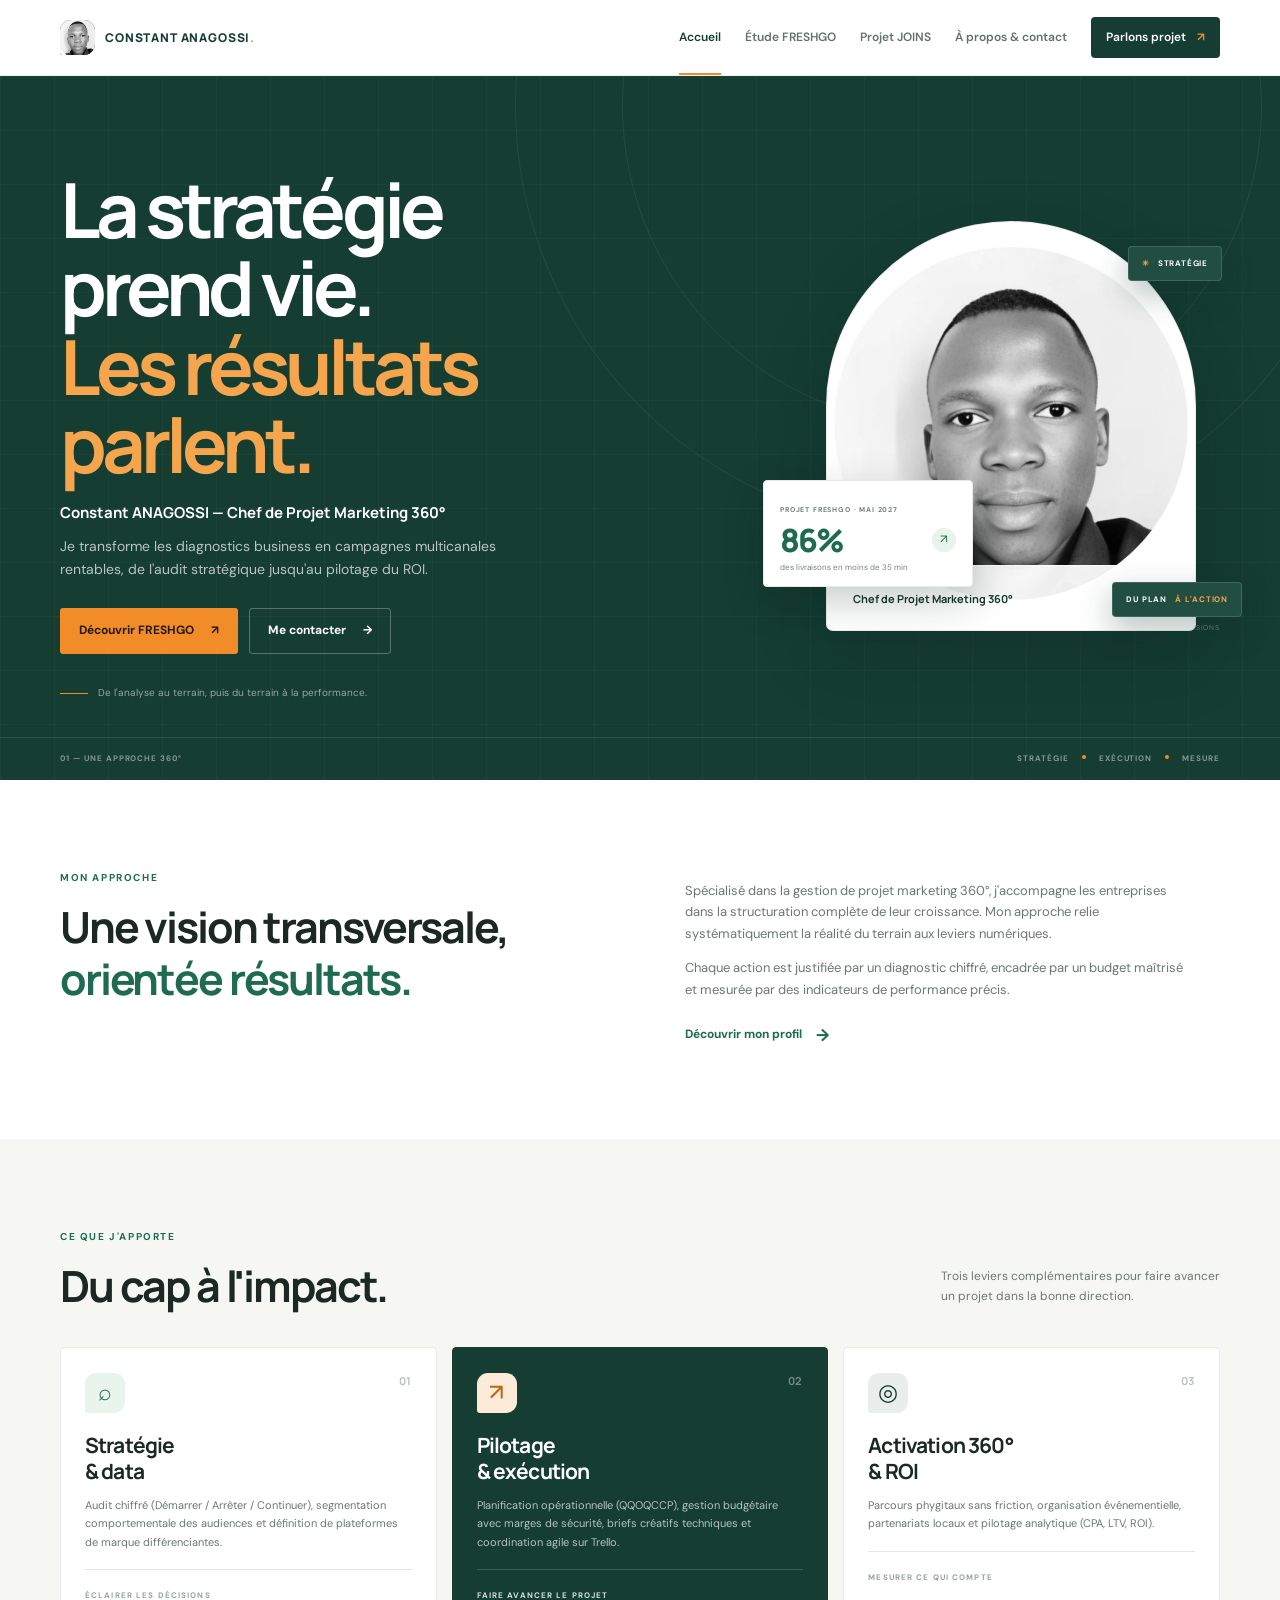
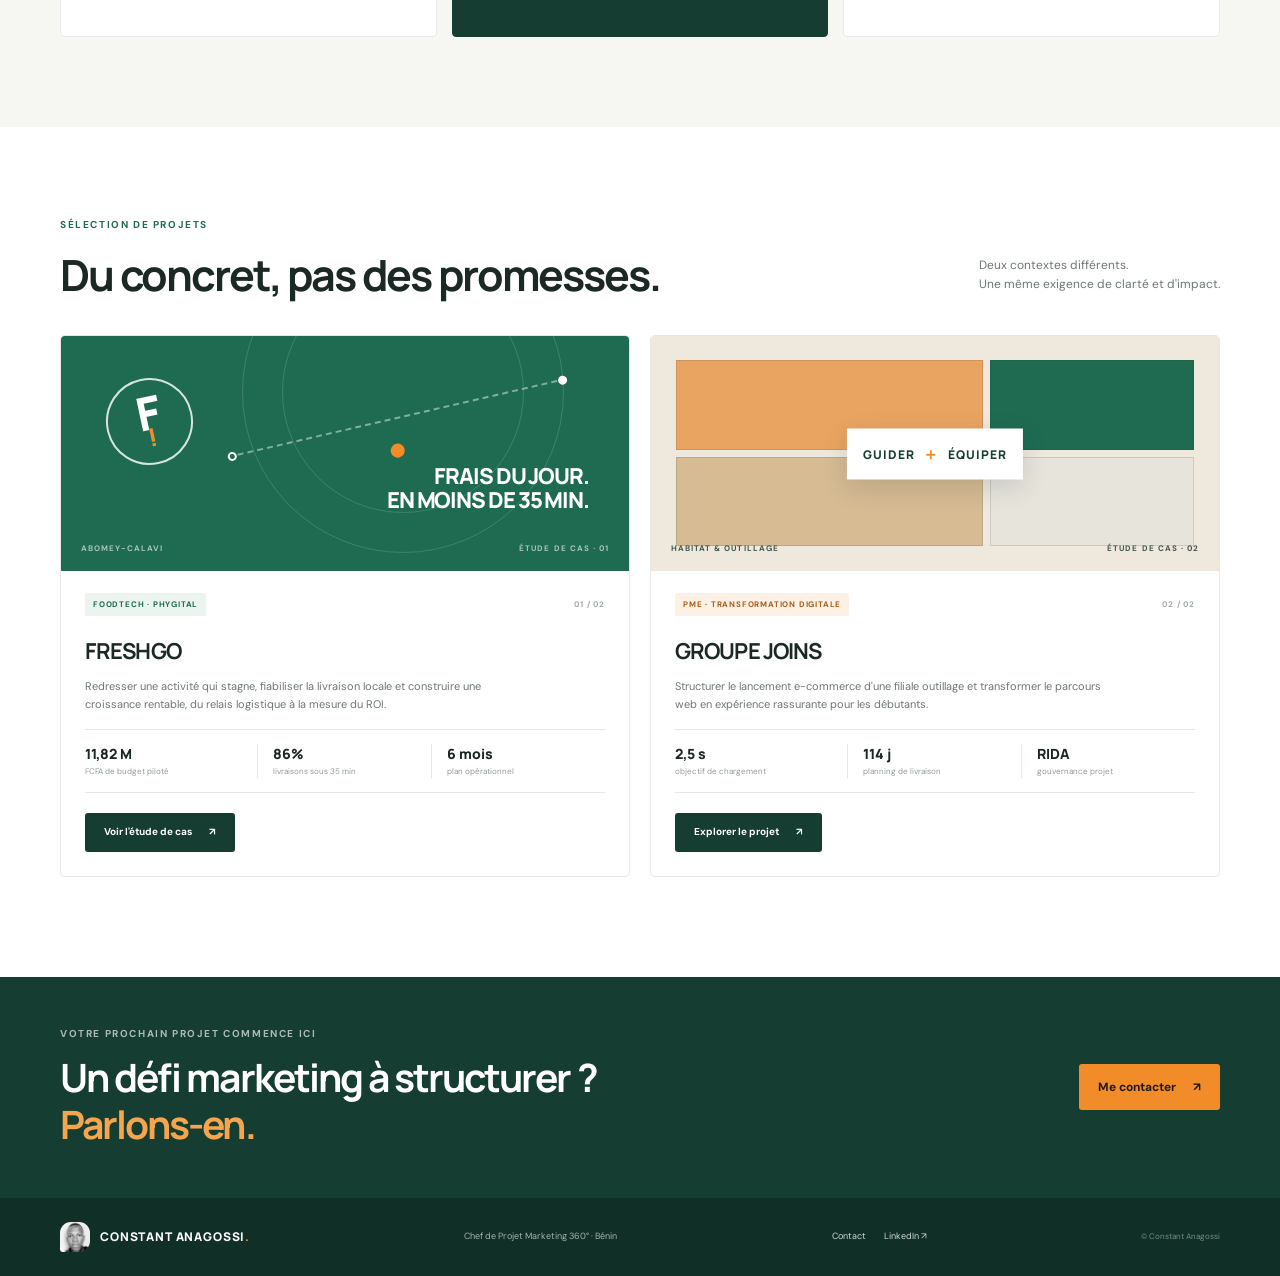
==== index.html @ 3a3c23ef "Publish Constant Anagossi portfolio website" ====
<!doctype html>
<html lang="fr">
<head>
  <meta charset="utf-8">
  <meta name="viewport" content="width=device-width, initial-scale=1">
  <meta name="theme-color" content="#153d32">
  <meta name="description" content="Portfolio de Constant Anagossi, chef de projet marketing 360° au Bénin. Stratégie, pilotage opérationnel, campagnes phygitales et ROI.">
  <title>Constant Anagossi — Chef de Projet Marketing 360°</title>
  <link rel="preconnect" href="https://fonts.googleapis.com">
  <link rel="preconnect" href="https://fonts.gstatic.com" crossorigin>
  <link href="https://fonts.googleapis.com/css2?family=DM+Sans:wght@400;500;600;700&family=Manrope:wght@400;500;600;700;800&display=swap" rel="stylesheet">
  <link rel="stylesheet" href="styles.css">
  <script src="script.js" defer></script>
</head>
<body>
  <a class="skip-link" href="#contenu">Aller au contenu</a>
  <header class="site-header">
    <div class="container nav-wrap">
      <a class="brand" href="index.html" aria-label="Constant Anagossi, accueil"><span class="brand-mark"><img src="portrait-constant-anagossi.png" alt=""></span><span>CONSTANT ANAGOSSI<span class="brand-dot">.</span></span></a>
      <button class="menu-toggle" type="button" aria-expanded="false" aria-controls="navigation">Menu</button>
      <nav class="main-nav" id="navigation" aria-label="Navigation principale">
        <a class="active" href="index.html" aria-current="page">Accueil</a>
        <a href="freshgo.html">Étude FRESHGO</a>
        <a href="joins.html">Projet JOINS</a>
        <a href="contact.html">À propos & contact</a>
        <a class="nav-cta" href="contact.html">Parlons projet <span aria-hidden="true">↗</span></a>
      </nav>
    </div>
  </header>

  <main id="contenu">
    <section class="hero">
      <div class="hero-orb hero-orb-one"></div><div class="hero-orb hero-orb-two"></div>
      <div class="container hero-grid">
        <div class="hero-copy">
          <h1>La stratégie prend vie.<br><span>Les résultats parlent.</span></h1>
          <p class="hero-lead">Constant ANAGOSSI — Chef de Projet Marketing 360°</p>
          <p class="hero-text">Je transforme les diagnostics business en campagnes multicanales rentables, de l'audit stratégique jusqu'au pilotage du ROI.</p>
          <div class="button-row">
            <a class="button button-orange" href="freshgo.html">Découvrir FRESHGO <span aria-hidden="true">↗</span></a>
            <a class="button button-ghost" href="contact.html">Me contacter <span aria-hidden="true">→</span></a>
          </div>
          <div class="hero-proof"><span class="proof-line"></span><span>De l'analyse au terrain, puis du terrain à la performance.</span></div>
        </div>
        <div class="hero-art">
          <div class="hero-portrait">
            <img src="portrait-constant-anagossi.png" alt="Portrait de Constant Anagossi, chef de projet marketing 360°">
            <div class="portrait-caption"><span>CONSTANT ANAGOSSI</span><strong>Chef de Projet Marketing 360°</strong></div>
          </div>
          <div class="profile-stat"><span>PROJET FRESHGO · MAI 2027</span><div><strong>86%</strong><i>↗</i></div><p>des livraisons en moins de 35 min</p></div>
          <div class="floating-tag tag-top"><span class="tag-spark">✳</span> STRATÉGIE</div>
          <div class="floating-tag tag-bottom">DU PLAN <strong>À L'ACTION</strong></div>
          <span class="art-caption">UN PROJET · DES INDICATEURS · DES DÉCISIONS</span>
        </div>
      </div>
      <div class="hero-footer"><div class="container hero-footer-inner"><span>01 — UNE APPROCHE 360°</span><span>STRATÉGIE <i></i> EXÉCUTION <i></i> MESURE</span></div></div>
    </section>

    <section class="section section-intro">
      <div class="container intro-grid">
        <div><p class="eyebrow">MON APPROCHE</p><h2>Une vision transversale,<br><span>orientée résultats.</span></h2></div>
        <div class="intro-body"><p>Spécialisé dans la gestion de projet marketing 360°, j'accompagne les entreprises dans la structuration complète de leur croissance. Mon approche relie systématiquement la réalité du terrain aux leviers numériques.</p><p>Chaque action est justifiée par un diagnostic chiffré, encadrée par un budget maîtrisé et mesurée par des indicateurs de performance précis.</p><a class="text-link" href="contact.html">Découvrir mon profil <span>→</span></a></div>
      </div>
    </section>

    <section class="section pillars-section">
      <div class="container">
        <div class="section-heading"><div><p class="eyebrow">CE QUE J'APPORTE</p><h2>Du cap à l'impact.</h2></div><p>Trois leviers complémentaires pour faire avancer<br>un projet dans la bonne direction.</p></div>
        <div class="pillar-grid">
          <article class="pillar-card"><span class="card-index">01</span><div class="pillar-icon icon-green">⌕</div><h3>Stratégie<br>& data</h3><p>Audit chiffré (Démarrer / Arrêter / Continuer), segmentation comportementale des audiences et définition de plateformes de marque différenciantes.</p><span class="card-rule"></span><span class="card-foot">ÉCLAIRER LES DÉCISIONS</span></article>
          <article class="pillar-card pillar-card-featured"><span class="card-index">02</span><div class="pillar-icon icon-orange">↗</div><h3>Pilotage<br>& exécution</h3><p>Planification opérationnelle (QQOQCCP), gestion budgétaire avec marges de sécurité, briefs créatifs techniques et coordination agile sur Trello.</p><span class="card-rule"></span><span class="card-foot">FAIRE AVANCER LE PROJET</span></article>
          <article class="pillar-card"><span class="card-index">03</span><div class="pillar-icon icon-dark">◎</div><h3>Activation 360°<br>& ROI</h3><p>Parcours phygitaux sans friction, organisation événementielle, partenariats locaux et pilotage analytique (CPA, LTV, ROI).</p><span class="card-rule"></span><span class="card-foot">MESURER CE QUI COMPTE</span></article>
        </div>
      </div>
    </section>

    <section class="section projects-section">
      <div class="container">
        <div class="section-heading"><div><p class="eyebrow">SÉLECTION DE PROJETS</p><h2>Du concret, pas des promesses.</h2></div><p>Deux contextes différents.<br>Une même exigence de clarté et d'impact.</p></div>
        <div class="project-grid">
          <article class="project-card project-freshgo">
            <div class="project-art freshgo-art"><div class="freshgo-stamp">F<br><span>!</span></div><div class="freshgo-route"><span></span><i></i><b></b></div><div class="freshgo-art-label">FRAIS DU JOUR.<br>EN MOINS DE 35 MIN.</div><div class="freshgo-art-foot"><span>ABOMEY-CALAVI</span><span>ÉTUDE DE CAS · 01</span></div></div>
            <div class="project-body"><div class="project-meta"><span class="tag">FOODTECH · PHYGITAL</span><span>01 / 02</span></div><h3>FRESHGO</h3><p>Redresser une activité qui stagne, fiabiliser la livraison locale et construire une croissance rentable, du relais logistique à la mesure du ROI.</p><div class="project-stats"><div><strong>11,82 M</strong><span>FCFA de budget piloté</span></div><div><strong>86%</strong><span>livraisons sous 35 min</span></div><div><strong>6 mois</strong><span>plan opérationnel</span></div></div><a class="button button-dark" href="freshgo.html">Voir l'étude de cas <span>↗</span></a></div>
          </article>
          <article class="project-card project-joins">
            <div class="project-art joins-art"><div class="joins-grid-shape"><span></span><span></span><span></span><span></span></div><div class="joins-overlay"><span>GUIDER</span><b>+</b><span>ÉQUIPER</span></div><div class="joins-art-foot"><span>HABITAT & OUTILLAGE</span><span>ÉTUDE DE CAS · 02</span></div></div>
            <div class="project-body"><div class="project-meta"><span class="tag tag-orange">PME · TRANSFORMATION DIGITALE</span><span>02 / 02</span></div><h3>GROUPE JOINS</h3><p>Structurer le lancement e-commerce d'une filiale outillage et transformer le parcours web en expérience rassurante pour les débutants.</p><div class="project-stats"><div><strong>2,5 s</strong><span>objectif de chargement</span></div><div><strong>114 j</strong><span>planning de livraison</span></div><div><strong>RIDA</strong><span>gouvernance projet</span></div></div><a class="button button-dark" href="joins.html">Explorer le projet <span>↗</span></a></div>
          </article>
        </div>
      </div>
    </section>

    <section class="closing-band"><div class="container closing-inner"><div><p class="eyebrow eyebrow-light">VOTRE PROCHAIN PROJET COMMENCE ICI</p><h2>Un défi marketing à structurer ?<br><span>Parlons-en.</span></h2></div><a class="button button-orange" href="contact.html">Me contacter <span>↗</span></a></div></section>
  </main>
  <footer class="site-footer"><div class="container footer-inner"><a class="brand brand-footer" href="index.html"><span class="brand-mark"><img src="portrait-constant-anagossi.png" alt=""></span><span>CONSTANT ANAGOSSI<span class="brand-dot">.</span></span></a><p>Chef de Projet Marketing 360° · Bénin</p><div class="footer-links"><a href="contact.html">Contact</a><a href="https://www.linkedin.com/in/constant-anagossi" target="_blank" rel="noreferrer">LinkedIn ↗</a></div><span class="footer-copy">© Constant Anagossi</span></div></footer>
</body>
</html>
---- styles.css ----
:root {
  --green: #1e6b52;
  --green-dark: #153d32;
  --green-deep: #102f27;
  --orange: #f28c28;
  --ink: #1c2824;
  --muted: #6d7772;
  --paper: #f6f7f3;
  --line: #e4e9e4;
  --white: #fff;
  --heading: "Manrope", "DM Sans", sans-serif;
  --body: "DM Sans", Arial, sans-serif;
}

* { box-sizing: border-box; }
html { scroll-behavior: smooth; scroll-padding-top: 90px; }
body { margin: 0; color: var(--ink); background: var(--white); font-family: var(--body); font-size: 15px; line-height: 1.65; -webkit-font-smoothing: antialiased; }
a { color: inherit; text-decoration: none; }
button { font: inherit; }
.container { width: min(1160px, calc(100% - 48px)); margin-inline: auto; }
.skip-link { position: absolute; z-index: 20; top: -50px; left: 16px; padding: 10px 16px; background: white; color: var(--green-dark); }
.skip-link:focus { top: 10px; }
.site-header { position: sticky; z-index: 10; top: 0; height: 76px; background: rgba(255,255,255,.96); border-bottom: 1px solid rgba(22,61,50,.08); backdrop-filter: blur(14px); }
.nav-wrap, .main-nav, .brand { display: flex; align-items: center; }
.nav-wrap { height: 100%; justify-content: space-between; }
.brand { gap: 10px; color: var(--green-dark); font: 800 12px var(--heading); letter-spacing: .07em; white-space: nowrap; }
.brand-mark { display: block; width: 35px; height: 35px; overflow: hidden; flex: 0 0 35px; border-radius: 11px 11px 11px 3px; background: var(--green-dark); }
.brand-mark img { display: block; width: 100%; height: 100%; object-fit: cover; transform: scale(1.45); }
.brand-dot { color: var(--orange); }
.main-nav { height: 100%; gap: 24px; color: #65706b; font-size: 12px; font-weight: 600; }
.main-nav a:not(.nav-cta) { position: relative; display: flex; height: 100%; align-items: center; transition: color .2s ease; }
.main-nav a:not(.nav-cta):hover, .main-nav a.active { color: var(--green-dark); }
.main-nav a.active::after { position: absolute; right: 0; bottom: 0; left: 0; height: 2px; background: var(--orange); content: ""; }
.nav-cta { padding: 11px 15px; border-radius: 4px; background: var(--green-dark); color: white; }
.nav-cta span { padding-left: 8px; color: var(--orange); }
.menu-toggle { display: none; }
.hero { position: relative; overflow: hidden; color: white; background: var(--green-dark); }
.hero::before, .case-hero::before, .contact-hero::before { position: absolute; inset: 0; background-image: linear-gradient(rgba(255,255,255,.025) 1px, transparent 1px), linear-gradient(90deg, rgba(255,255,255,.025) 1px, transparent 1px); background-size: 54px 54px; content: ""; pointer-events: none; }
.hero-orb { position: absolute; border: 1px solid rgba(255,255,255,.07); border-radius: 50%; pointer-events: none; }
.hero-orb-one { top: -395px; right: -85px; width: 850px; height: 850px; }
.hero-orb-two { top: -290px; right: 18px; width: 640px; height: 640px; }
.hero-grid { position: relative; display: grid; min-height: 630px; grid-template-columns: minmax(0, 1.35fr) minmax(300px, .8fr); align-items: center; gap: 34px; padding-block: 74px 78px; }
.hero-copy { max-width: 555px; }
.eyebrow { margin: 0 0 15px; color: var(--green); font-size: 10px; font-weight: 700; letter-spacing: .16em; }
.eyebrow-light { color: rgba(255,255,255,.65); }
.status-dot, .availability i, .online-mark i { display: inline-block; width: 7px; height: 7px; margin-right: 8px; border-radius: 50%; background: #89d3a6; box-shadow: 0 0 0 4px rgba(137,211,166,.12); }
h1, h2, h3, h4, p { margin-top: 0; }
h1, h2, h3, h4 { font-family: var(--heading); }
.hero h1 { max-width: 720px; margin: 20px 0 19px; font-size: clamp(50px, 6.1vw, 76px); line-height: 1.03; letter-spacing: -.065em; }
.hero h1 span, .closing-inner h2 span { color: #f4a54d; }
.hero-lead { margin-bottom: 12px; color: white; font: 700 15px var(--heading); }
.hero-text { max-width: 470px; margin-bottom: 27px; color: rgba(255,255,255,.7); font-size: 14px; }
.button-row { display: flex; flex-wrap: wrap; gap: 11px; }
.button { display: inline-flex; min-height: 46px; align-items: center; justify-content: center; gap: 17px; padding: 0 18px; border: 1px solid transparent; border-radius: 3px; font-size: 12px; font-weight: 700; transition: transform .2s ease, background .2s ease; }
.button:hover { transform: translateY(-2px); }
.button-orange { background: var(--orange); color: #241a10; }
.button-orange:hover { background: #ffa43e; }
.button-ghost { border-color: rgba(255,255,255,.28); color: white; }
.button-ghost:hover { background: rgba(255,255,255,.08); }
.button-dark { background: var(--green-dark); color: white; }
.button-dark:hover { background: var(--green); }
.hero-proof { display: flex; align-items: center; gap: 10px; margin-top: 31px; color: rgba(255,255,255,.55); font-size: 10px; }
.proof-line { width: 28px; height: 1px; background: var(--orange); }
.hero-art { position: relative; min-height: 430px; display: grid; place-items: center; }
.hero-portrait { position: relative; width: min(100%, 370px); height: 410px; overflow: hidden; align-self: center; border: 1px solid rgba(255,255,255,.18); border-radius: 190px 190px 7px 7px; background: #e9e9e7; box-shadow: 0 25px 70px #081f193d; }
.hero-portrait::after { position: absolute; inset: 0; border: 1px solid rgba(255,255,255,.18); border-radius: inherit; content: ""; pointer-events: none; }
.hero-portrait img { display: block; width: 100%; height: 100%; object-fit: cover; object-position: center 43%; transform: scale(1.05); }
.portrait-caption { position: absolute; right: 12px; bottom: 12px; left: 12px; display: grid; gap: 2px; padding: 11px 13px; border: 1px solid #ffffffa6; background: #ffffffed; color: var(--green-dark); }
.portrait-caption span, .profile-stat > span { color: #728078; font-size: 7px; font-weight: 700; letter-spacing: .12em; }
.portrait-caption strong { font: 700 11px var(--heading); }
.profile-stat { position: absolute; z-index: 3; bottom: 54px; left: -38px; width: 210px; padding: 14px 16px 12px; border: 1px solid #e7ece8; border-radius: 4px; background: white; color: var(--ink); box-shadow: 0 14px 40px #071d1638; }
.profile-stat > div { display: flex; align-items: center; justify-content: space-between; margin-top: 4px; }
.profile-stat > div strong { color: var(--green); font: 800 32px/1 var(--heading); letter-spacing: -.06em; }
.profile-stat > div i { display: grid; width: 24px; height: 24px; place-items: center; border-radius: 50%; background: #e8f3eb; color: var(--green); font-size: 12px; font-style: normal; }
.profile-stat p { margin: 5px 0 0; color: #77827b; font-size: 8px; }
.dashboard-card { position: relative; z-index: 1; width: min(100%, 410px); padding: 23px 24px 18px; border: 1px solid rgba(255,255,255,.12); border-radius: 8px; background: #fdfefd; color: var(--ink); box-shadow: 0 32px 80px rgba(0,0,0,.24); transform: rotate(1deg); }
.dash-top, .dash-bottom { display: flex; align-items: center; justify-content: space-between; }
.dash-top > div { display: grid; gap: 5px; }
.dash-kicker, .metric-label { color: #84908a; font-size: 8px; font-weight: 700; letter-spacing: .11em; }
.dash-top strong { font: 700 15px var(--heading); }
.dash-icon { display: grid; width: 30px; height: 30px; place-items: center; border: 1px solid var(--line); border-radius: 50%; color: var(--green); }
.dash-chart { margin-top: 27px; padding: 12px 12px 6px; border-radius: 5px; background: #f5f8f5; }
.chart-labels, .chart-months { display: flex; justify-content: space-between; color: #a4ada8; font-size: 7px; }
.chart-bars { display: flex; height: 110px; align-items: end; gap: 13px; padding: 10px 2px 6px; border-bottom: 1px solid #e3e9e4; background: repeating-linear-gradient(to bottom, transparent 0, transparent 26px, #e8eee9 27px); }
.chart-bars i { flex: 1; height: var(--h); border-radius: 3px 3px 0 0; background: #b6d6c6; }
.chart-bars i:nth-child(3n), .chart-bars i:last-child { background: var(--green); }
.chart-months { padding-top: 6px; }
.dash-bottom { margin-top: 18px; }
.dash-bottom > div:first-child { display: grid; }
.dash-bottom strong { color: var(--green); font: 800 26px var(--heading); line-height: 1.2; }
.metric-change { color: var(--green); font-size: 10px; font-weight: 700; }
.metric-change span { color: #56a17d; }
.dash-note { display: flex; align-items: center; gap: 8px; margin-top: 17px; padding-top: 14px; border-top: 1px solid var(--line); color: #7f8983; font-size: 9px; }
.note-mark { display: grid; width: 17px; height: 17px; place-items: center; border-radius: 50%; background: #e4f2e9; color: var(--green); font-weight: 800; }
.floating-tag { position: absolute; z-index: 2; display: flex; align-items: center; gap: 8px; padding: 10px 13px; border: 1px solid rgba(255,255,255,.14); border-radius: 4px; background: #214e41; color: white; font-size: 8px; font-weight: 700; letter-spacing: .1em; box-shadow: 0 12px 32px #102f2750; }
.tag-top { top: 35px; right: -2px; }
.tag-bottom { right: -22px; bottom: 24px; left: auto; font-size: 8px; }
.tag-bottom strong { color: #f4a54d; }
.tag-bottom strong, .tag-spark { color: #f4a54d; }
.art-caption { position: absolute; right: 0; bottom: 7px; color: rgba(255,255,255,.38); font-size: 7px; letter-spacing: .12em; }
.hero-footer { position: absolute; right: 0; bottom: 0; left: 0; border-top: 1px solid rgba(255,255,255,.1); }
.hero-footer-inner { display: flex; min-height: 42px; align-items: center; justify-content: space-between; color: rgba(255,255,255,.47); font-size: 8px; font-weight: 700; letter-spacing: .12em; }
.hero-footer-inner i { display: inline-block; width: 4px; height: 4px; margin: 0 10px 2px; border-radius: 50%; background: var(--orange); }
.section { padding-block: 90px; }
.intro-grid { display: grid; grid-template-columns: 1fr 1fr; gap: 90px; align-items: start; }
.intro-grid h2, .section-heading h2 { margin: 0; font-size: clamp(31px, 3.5vw, 43px); line-height: 1.2; letter-spacing: -.05em; }
.intro-grid h2 span { color: var(--green); }
.intro-body { max-width: 500px; padding-top: 10px; color: var(--muted); font-size: 13px; }
.intro-body p { margin-bottom: 13px; }
.text-link { display: inline-flex; align-items: center; gap: 14px; margin-top: 8px; color: var(--green); font-size: 12px; font-weight: 700; }
.text-link span { font-size: 17px; transition: transform .2s ease; }
.text-link:hover span { transform: translateX(4px); }
.pillars-section { background: var(--paper); }
.section-heading { display: flex; align-items: end; justify-content: space-between; gap: 25px; margin-bottom: 35px; }
.section-heading > p { margin: 0 0 5px; color: var(--muted); font-size: 12px; }
.pillar-grid { display: grid; grid-template-columns: repeat(3, 1fr); gap: 15px; }
.pillar-card { position: relative; min-height: 290px; padding: 25px 24px; border: 1px solid #e8ece8; border-radius: 4px; background: white; }
.pillar-card-featured { border-color: var(--green-dark); background: var(--green-dark); color: white; }
.card-index { position: absolute; top: 25px; right: 25px; color: #b8c2bc; font: 700 11px var(--heading); }
.pillar-card-featured .card-index { color: rgba(255,255,255,.4); }
.pillar-icon { display: grid; width: 40px; height: 40px; place-items: center; margin-bottom: 20px; border-radius: 11px 11px 11px 3px; font-size: 23px; font-weight: 500; }
.icon-green { background: #e9f4ed; color: var(--green); }
.icon-orange { background: #fcebd8; color: #bc6819; }
.icon-dark { background: #e9edeb; color: var(--green-dark); }
.pillar-card h3 { margin-bottom: 12px; font-size: 21px; line-height: 1.22; letter-spacing: -.04em; }
.pillar-card p { margin-bottom: 18px; color: var(--muted); font-size: 11px; }
.pillar-card-featured p { color: rgba(255,255,255,.69); }
.card-rule { display: block; height: 1px; margin-bottom: 11px; background: var(--line); }
.pillar-card-featured .card-rule { background: rgba(255,255,255,.17); }
.card-foot { color: #9aa49e; font-size: 8px; font-weight: 700; letter-spacing: .14em; }
.pillar-card-featured .card-foot { color: #d3e2d9; }
.projects-section { padding-bottom: 100px; }
.project-grid { display: grid; grid-template-columns: 1fr 1fr; gap: 20px; }
.project-card { overflow: hidden; border: 1px solid var(--line); border-radius: 5px; background: white; }
.project-art { position: relative; min-height: 235px; overflow: hidden; }
.freshgo-art { background: #1e6b52; }
.freshgo-art::before { position: absolute; top: -105px; right: 65px; width: 320px; height: 320px; border: 1px solid #ffffff26; border-radius: 50%; content: ""; }
.freshgo-art::after { position: absolute; top: -65px; right: 105px; width: 240px; height: 240px; border: 1px solid #ffffff26; border-radius: 50%; content: ""; }
.freshgo-stamp { position: absolute; top: 42px; left: 45px; display: grid; width: 87px; height: 87px; place-content: center; border: 2px solid rgba(255,255,255,.82); border-radius: 50%; color: white; font: 800 46px/.72 var(--heading); text-align: center; transform: rotate(-12deg); }
.freshgo-stamp span { color: var(--orange); font-size: 25px; }
.freshgo-route { position: absolute; top: 80px; right: 50px; left: 170px; height: 70px; border-top: 2px dashed #ffffff71; transform: rotate(-13deg); }
.freshgo-route span, .freshgo-route i, .freshgo-route b { position: absolute; top: -5px; width: 9px; height: 9px; border: 2px solid white; border-radius: 50%; background: var(--green); }
.freshgo-route span { left: 0; }.freshgo-route i { top: 24px; left: 46%; width: 14px; height: 14px; border: 0; background: var(--orange); }.freshgo-route b { right: 0; background: white; }
.freshgo-art-label { position: absolute; right: 40px; bottom: 59px; color: white; font: 800 22px/1.1 var(--heading); letter-spacing: -.05em; text-align: right; }
.freshgo-art-foot, .joins-art-foot { position: absolute; right: 20px; bottom: 16px; left: 20px; display: flex; justify-content: space-between; color: #ffffff9b; font-size: 8px; font-weight: 700; letter-spacing: .13em; }
.joins-art { background: #eee8dd; }
.joins-grid-shape { position: absolute; top: 24px; right: 25px; bottom: 25px; left: 25px; display: grid; grid-template-columns: 1.2fr .8fr; grid-template-rows: 1fr 1fr; gap: 7px; }
.joins-grid-shape span { border: 1px solid #20352d24; background: #d1d8cc; }
.joins-grid-shape span:first-child { background: #e9a461; }
.joins-grid-shape span:nth-child(2) { background: #1e6b52; }
.joins-grid-shape span:nth-child(3) { background: #d6bb93; }
.joins-grid-shape span:last-child { background: #e7e4dc; }
.joins-overlay { position: absolute; top: 50%; left: 50%; display: flex; align-items: center; gap: 10px; padding: 12px 16px; background: white; color: var(--green-dark); font: 800 12px var(--heading); letter-spacing: .09em; box-shadow: 0 8px 26px #162b2425; transform: translate(-50%,-50%); }
.joins-overlay b { color: var(--orange); font-size: 20px; }
.joins-art-foot { color: #43564e; }
.project-body { padding: 22px 24px 24px; }
.project-meta { display: flex; align-items: center; justify-content: space-between; color: #a2aaa5; font-size: 8px; font-weight: 700; letter-spacing: .1em; }
.tag { padding: 5px 8px; border-radius: 2px; background: #ebf4ee; color: var(--green); }
.tag-orange { background: #fcf1e4; color: #a65d1c; }
.project-body h3 { margin: 17px 0 7px; font-size: 22px; letter-spacing: -.04em; }
.project-body > p { max-width: 450px; margin-bottom: 16px; color: var(--muted); font-size: 11px; }
.project-stats { display: grid; grid-template-columns: repeat(3, 1fr); margin: 16px 0 20px; padding-block: 14px; border-block: 1px solid var(--line); }
.project-stats div { display: grid; gap: 2px; border-right: 1px solid var(--line); }
.project-stats div:last-child { padding-left: 15px; border: 0; }
.project-stats div:nth-child(2) { padding-left: 15px; }
.project-stats strong { font: 800 14px var(--heading); }
.project-stats span { color: #909b95; font-size: 8px; }
.project-body .button { min-height: 39px; font-size: 10px; }
.closing-band { padding-block: 49px; background: var(--green-dark); color: white; }
.closing-inner { display: flex; align-items: center; justify-content: space-between; gap: 25px; }
.closing-inner .eyebrow { margin-bottom: 11px; }
.closing-inner h2 { margin: 0; font-size: clamp(27px, 3.5vw, 39px); line-height: 1.22; letter-spacing: -.05em; }
.site-footer { padding-block: 24px; background: #102f27; color: white; }
.footer-inner { display: flex; align-items: center; justify-content: space-between; gap: 20px; }
.brand-footer { color: white; font-size: 12px; }
.brand-footer .brand-mark { width: 30px; height: 30px; flex-basis: 30px; }
.footer-inner > p { margin: 0; color: #a4b4ac; font-size: 9px; }
.footer-links { display: flex; gap: 18px; color: #d0dad4; font-size: 9px; }
.footer-copy { color: #788e83; font-size: 8px; }

/* Project case studies */
.case-hero, .contact-hero { position: relative; overflow: hidden; background: var(--green-dark); color: white; }
.case-hero .container, .contact-hero .container { position: relative; z-index: 1; }
.case-hero .container { padding-top: 22px; padding-bottom: 55px; }
.back-link { display: inline-block; margin-bottom: 33px; color: rgba(255,255,255,.61); font-size: 10px; }
.back-link:hover { color: white; }
.case-hero-grid { display: grid; grid-template-columns: 1.15fr .85fr; align-items: center; gap: 70px; }
.case-hero h1, .contact-hero h1 { margin: 17px 0; font-size: clamp(40px, 5vw, 57px); line-height: 1.08; letter-spacing: -.06em; }
.case-hero h1 span { color: #f2a04b; }
.case-lead { max-width: 555px; margin-bottom: 19px; color: rgba(255,255,255,.72); font-size: 13px; }
.case-tags { display: flex; flex-wrap: wrap; gap: 8px; }
.case-tags span { padding: 6px 9px; border: 1px solid #ffffff2b; color: #d2e0d8; font-size: 8px; font-weight: 700; letter-spacing: .1em; }
.case-cover, .joins-cover { position: relative; min-height: 320px; overflow: hidden; padding: 20px; background: #235b48; }
.case-cover::before { position: absolute; top: -90px; right: -50px; width: 330px; height: 330px; border: 1px solid #ffffff26; border-radius: 50%; content: ""; }
.case-cover::after { position: absolute; top: -45px; right: -5px; width: 240px; height: 240px; border: 1px solid #ffffff26; border-radius: 50%; content: ""; }
.cover-top, .cover-bottom { position: relative; z-index: 1; display: flex; align-items: center; justify-content: space-between; color: #ffffff9b; font-size: 8px; font-weight: 700; letter-spacing: .13em; }
.cover-circle { position: absolute; top: 71px; left: 54px; display: grid; width: 136px; height: 136px; place-items: center; border: 2px solid #ffffffa6; border-radius: 50%; color: white; font: 800 86px/.9 var(--heading); transform: rotate(-10deg); }
.cover-circle i { position: absolute; top: 0; right: 6px; display: grid; width: 31px; height: 31px; place-items: center; border-radius: 50%; background: var(--orange); color: var(--green-dark); font: 500 22px var(--body); }
.cover-route { position: absolute; top: 133px; right: 28px; left: 175px; display: flex; align-items: center; gap: 8px; color: #e7f0e9; font-size: 7px; font-weight: 700; letter-spacing: .1em; }
.cover-route b { flex: 1; border-top: 1px dashed #ffffff9a; }
.cover-bottom { position: absolute; right: 20px; bottom: 20px; left: 20px; align-items: end; }
.cover-bottom strong { color: white; font: 800 17px/1.25 var(--heading); letter-spacing: -.04em; }
.case-facts { position: relative; z-index: 2; background: white; box-shadow: 0 12px 28px #122d2410; }
.facts-grid { display: grid; grid-template-columns: repeat(4, 1fr); }
.facts-grid > div { display: grid; gap: 5px; padding: 21px 20px; border-right: 1px solid var(--line); }
.facts-grid > div:first-child { padding-left: 0; }
.facts-grid > div:last-child { border: 0; }
.facts-grid span { color: #8d9992; font-size: 8px; font-weight: 700; letter-spacing: .13em; }
.facts-grid strong { font: 700 12px var(--heading); }
.facts-grid small { color: #9ba49f; font-size: 9px; }
.case-section { padding-block: 70px 95px; background: #fbfcfa; }
.case-layout { display: grid; grid-template-columns: 190px minmax(0, 1fr); gap: 65px; }
.case-aside { position: sticky; top: 105px; align-self: start; display: grid; gap: 14px; }
.case-aside .eyebrow { margin-bottom: 6px; }
.case-aside a { display: flex; gap: 12px; color: #98a29c; font-size: 9px; font-weight: 700; }
.case-aside a span { color: #596760; font-weight: 500; }
.case-aside a:hover { color: var(--orange); }
.case-content { min-width: 0; }
.case-block { margin-bottom: 78px; scroll-margin-top: 110px; }
.block-heading { display: flex; gap: 16px; margin-bottom: 22px; }
.block-number { display: grid; width: 35px; height: 35px; flex: 0 0 35px; place-items: center; border: 1px solid #dfe8e1; border-radius: 50%; color: var(--green); font: 700 11px var(--heading); }
.block-heading .eyebrow { margin: 0 0 4px; font-size: 8px; }
.block-heading h2 { margin: 0; font-size: clamp(22px, 3vw, 30px); line-height: 1.23; letter-spacing: -.05em; }
.body-large { max-width: 690px; margin: 0 0 25px; color: #65716a; font-size: 13px; }
.comparison-card, .budget-visual, .spec-board { padding: 23px; border: 1px solid var(--line); border-radius: 5px; background: white; }
.comparison-head, .budget-header, .spec-header { display: flex; justify-content: space-between; gap: 20px; align-items: start; margin-bottom: 17px; }
.comparison-head .eyebrow, .budget-header .eyebrow, .spec-header .eyebrow { margin-bottom: 4px; font-size: 8px; }
.comparison-head h3, .budget-header h3, .spec-header h3 { margin: 0; font-size: 16px; letter-spacing: -.03em; }
.chart-key { display: flex; align-items: center; gap: 6px; color: #8c9690; font-size: 8px; }
.chart-key i, .budget-dot { width: 7px; height: 7px; border-radius: 50%; }
.key-green { margin-left: 4px; background: var(--green); }.key-orange { margin-left: 5px; background: var(--orange); }
.compare-row { display: grid; grid-template-columns: 1fr 1.1fr; align-items: center; gap: 20px; padding: 15px 0; border-top: 1px solid #edf0ed; }
.compare-label { display: grid; gap: 2px; }
.compare-label strong { font-size: 10px; }.compare-label span { color: #98a29b; font-size: 8px; }
.compare-bars { display: grid; gap: 7px; }
.bar-row { display: grid; grid-template-columns: 47px 1fr; align-items: center; gap: 7px; color: #87918b; font-size: 7px; }
.bar-row > i { height: 7px; overflow: hidden; border-radius: 8px; background: #eff2ef; }
.bar-row > i > b { display: block; height: 100%; border-radius: inherit; background: var(--green); }
.bar-row > i > b.bar-orange { background: var(--orange); }
.metric-strip { display: flex; align-items: center; gap: 10px; }
.metric-strip > strong { color: #d66f19; font: 800 23px var(--heading); }
.metric-strip span { color: #87918b; font-size: 8px; line-height: 1.4; }
.metric-strip span b { color: #596760; }
.decision-callout { display: flex; gap: 13px; align-items: start; margin-top: 13px; padding: 15px; border-left: 3px solid var(--orange); background: #fff7ee; }
.decision-icon { display: grid; width: 21px; height: 21px; flex: 0 0 21px; place-items: center; border-radius: 50%; background: var(--orange); color: white; font-weight: 800; }
.decision-callout p { margin: 0; color: #74583d; font-size: 10px; }.decision-callout strong { color: #3b3024; }
.business-note { display: flex; gap: 10px; margin-top: 13px; color: #7c8881; font-size: 9px; }
.note-icon { display: grid; width: 17px; height: 17px; flex: 0 0 17px; place-items: center; border-radius: 50%; background: #eaf1ec; color: var(--green); font-weight: 700; }
.insight-grid { display: grid; grid-template-columns: repeat(4, 1fr); gap: 9px; }
.insight-card { min-height: 138px; padding: 14px 12px; border: 1px solid var(--line); background: white; }
.insight-card-warning { border-top: 2px solid var(--orange); }
.insight-number { color: var(--green); font: 800 28px var(--heading); letter-spacing: -.06em; }
.insight-warning .insight-number { color: #ce7627; }
.insight-card p { min-height: 31px; margin: 3px 0; font-size: 9px; font-weight: 700; line-height: 1.4; }
.insight-card small { color: #9aa49e; font-size: 7px; }
.subhead { display: flex; align-items: center; justify-content: space-between; gap: 15px; margin: 26px 0 13px; }
.subhead h3 { margin: 0; font-size: 15px; letter-spacing: -.03em; }.subhead > span { color: #98a29c; font-size: 7px; font-weight: 700; letter-spacing: .12em; }
.start-stop-grid { display: grid; grid-template-columns: repeat(3,1fr); gap: 8px; }
.start-stop-grid article { position: relative; min-height: 130px; padding: 17px; border: 1px solid var(--line); background: white; }
.matrix-mark { display: grid; width: 23px; height: 23px; place-items: center; border-radius: 50%; font-weight: 700; }
.mark-start { background: #e8f3eb; color: var(--green); }.mark-stop { background: #fff0e3; color: #d67d2b; }.mark-continue { background: #edf0ed; color: #596760; }
.start-stop-grid h4 { margin: 10px 0 5px; font-size: 9px; letter-spacing: .1em; }.start-stop-grid p { margin: 0; color: var(--muted); font-size: 8px; }
.segment-wrap { margin-top: 26px; }
.segment-list { padding: 3px 15px; border: 1px solid var(--line); background: white; }
.segment-list > div { display: grid; grid-template-columns: 30px 1fr 1fr 35px; align-items: center; gap: 12px; min-height: 42px; border-bottom: 1px solid #eff2ef; }
.segment-list > div:last-child { border: 0; }.segment-list > div > span { color: #a1aaa5; font-size: 8px; }
.segment-list strong { font-size: 9px; }.segment-list strong:last-child { text-align: right; }
.segment-list i { height: 5px; border-radius: 8px; background: #edf1ed; }.segment-list i b { display: block; height: 100%; border-radius: inherit; background: var(--green); }
.segment-list > div:nth-child(2) i b { background: #75a88d; }.segment-list > div:nth-child(3) i b { background: var(--orange); }.segment-list > div:nth-child(4) i b { background: #c1cfc4; }
.brand-platform { display: grid; grid-template-columns: 1.1fr .9fr; gap: 25px; margin-top: 20px; padding: 24px; border-radius: 5px; background: var(--green-dark); color: white; }
.brand-platform .eyebrow { margin-bottom: 9px; }.brand-platform h3 { margin: 0 0 14px; font-size: 21px; line-height: 1.28; letter-spacing: -.04em; }
.uvp { padding: 10px 12px; border-left: 2px solid var(--orange); background: #ffffff0d; color: #f3c48e; font-size: 10px; font-weight: 600; }
.brand-values { display: grid; gap: 9px; }.brand-values > div { padding-bottom: 8px; border-bottom: 1px solid #ffffff20; }.brand-values > div:last-child { border: 0; }
.brand-values span { color: #a6c1b2; font-size: 7px; font-weight: 700; letter-spacing: .14em; }.brand-values p { margin: 2px 0 0; color: #ecf1ed; font-size: 8px; }
.budget-total { display: grid; gap: 2px; text-align: right; }.budget-total span { color: #8f9a93; font-size: 7px; font-weight: 700; letter-spacing: .1em; }.budget-total strong { color: var(--green); font: 800 17px var(--heading); }.budget-total small { font-size: 9px; }
.budget-row { margin-top: 16px; }.budget-row-info { display: grid; grid-template-columns: 10px minmax(120px,1fr) minmax(150px,1.3fr) auto; align-items: center; gap: 8px; }
.budget-row-info strong { font-size: 9px; }.budget-row-info > span:nth-of-type(2) { color: #98a29c; font-size: 8px; }.budget-row-info > b { font-size: 8px; }
.dot-green { background: var(--green); }.dot-orange { background: var(--orange); }.dot-dark { background: var(--green-dark); }.dot-light { background: #b8c5bd; }
.budget-track { display: block; height: 6px; margin: 6px 0 0 18px; overflow: hidden; border-radius: 9px; background: #eef1ed; }.budget-track b { display: block; height: 100%; border-radius: inherit; background: var(--green); }.budget-track b.orange-fill { background: var(--orange); }.budget-track b.dark-fill { background: var(--green-dark); }.budget-track b.light-fill { background: #b8c5bd; }
.timeline { margin-top: 24px; padding-top: 16px; border-top: 1px solid var(--line); }.timeline-label { margin-bottom: 9px; color: #8f9993; font-size: 7px; font-weight: 700; letter-spacing: .13em; }.timeline-months { display: grid; grid-template-columns: repeat(7,1fr); color: #96a19a; font-size: 7px; text-align: center; }
.timeline-track { display: grid; grid-template-columns: repeat(7,1fr); gap: 3px; margin-top: 6px; }.timeline-track i { height: 7px; background: #e9efea; }.timeline-track i:nth-child(1) { grid-column: 1/4; background: #8bb69c; }.timeline-track i:nth-child(2) { grid-column: 3/7; margin-left: -3px; background: var(--orange); }.timeline-track i:nth-child(3) { grid-column: 4/8; margin-left: -3px; background: var(--green-dark); }
.timeline-legend { display: flex; flex-wrap: wrap; gap: 14px; margin-top: 11px; color: #87928b; font-size: 7px; }.timeline-legend span { display: flex; align-items: center; gap: 5px; }.timeline-legend i { width: 6px; height: 6px; border-radius: 50%; }.legend-a { background: #8bb69c; }.legend-b { background: var(--orange); }.legend-c { background: var(--green-dark); }
.visual-caption { margin: 14px 0 0; color: #a0aaa4; font-size: 7px; font-style: italic; }
.axis-cards { display: grid; grid-template-columns: repeat(3,1fr); gap: 8px; margin-top: 12px; }.axis-cards article { padding: 14px; border: 1px solid var(--line); background: white; }.axis-cards article > span { color: var(--green); font-size: 7px; font-weight: 700; letter-spacing: .08em; }.axis-cards h3 { margin: 7px 0; font-size: 12px; }.axis-cards p { margin: 0; color: var(--muted); font-size: 8px; }
.creative-brief { display: grid; grid-template-columns: .72fr 1.28fr; overflow: hidden; border-radius: 5px; background: var(--green-dark); color: white; }.brief-side { position: relative; display: flex; flex-direction: column; justify-content: space-between; min-height: 250px; overflow: hidden; padding: 20px; background: var(--green); }.brief-side::after { position: absolute; right: -70px; bottom: -100px; width: 200px; height: 200px; border: 1px solid #ffffff38; border-radius: 50%; content: ""; }.brief-label, .brief-top { color: #ffffff9d; font-size: 7px; font-weight: 700; letter-spacing: .12em; }.brief-side > strong { font: 800 57px/.9 var(--heading); letter-spacing: -.07em; }.brief-side > span:nth-of-type(2) { max-width: 180px; color: #e1eee5; font-size: 9px; }.swatches { display: flex; align-items: center; gap: 7px; }.swatches i { width: 17px; height: 17px; border: 1px solid #ffffff75; border-radius: 50%; background: #1e6b52; }.swatches i:nth-child(2) { background: #f28c28; }.swatches span { color: #ffffffbd; font-size: 7px; line-height: 1.4; }
.brief-main { padding: 21px 23px; }.brief-top { display: flex; justify-content: space-between; gap: 9px; }.brief-main h3 { margin: 20px 0 12px; font-size: 21px; line-height: 1.2; letter-spacing: -.04em; }.format-tags { display: flex; gap: 6px; }.format-tags span { padding: 4px 7px; border: 1px solid #ffffff37; color: #d2e1d8; font-size: 7px; }.brief-main ul { display: grid; gap: 5px; margin: 13px 0 0; padding-left: 14px; color: #d2ddd6; font-size: 8px; }.brief-main li::marker { color: var(--orange); }
.kanban-mini { margin-top: 19px; padding: 17px; border: 1px solid var(--line); background: white; }.kanban-head, .kanban-top { display: flex; align-items: start; justify-content: space-between; gap: 15px; margin-bottom: 13px; }.kanban-head h3, .kanban-top h3 { margin: 0; font-size: 14px; }.kanban-head > span { color: #99a39d; font-size: 7px; font-weight: 700; letter-spacing: .1em; }
.kanban-columns { display: grid; grid-template-columns: repeat(4,1fr); gap: 7px; }.kanban-columns > div { display: grid; align-content: start; gap: 6px; min-height: 118px; padding: 8px; background: #f4f6f3; }.kanban-columns > div > span { display: flex; justify-content: space-between; margin-bottom: 3px; color: #738078; font-size: 7px; font-weight: 700; }.kanban-columns > div > span b { color: #a0aaa4; }
.kanban-columns > div > i { position: relative; display: grid; gap: 4px; padding: 8px; border: 1px solid #e7ebe7; border-radius: 3px; background: white; font-style: normal; }.kanban-columns > div > i b { font-size: 7px; }.kanban-columns > div > i small { color: #9ca69f; font-size: 6px; }.kanban-columns > div > i::after { position: absolute; right: 8px; bottom: 8px; width: 6px; height: 6px; border-radius: 50%; background: var(--orange); content: ""; }
.activation-loop { position: relative; display: grid; grid-template-columns: 1fr 155px 1fr; grid-template-rows: 1fr 1fr; align-items: center; gap: 14px 20px; min-height: 330px; padding: 20px; border: 1px solid var(--line); background: white; }
.loop-center { z-index: 1; grid-area: 1/2/3/3; display: grid; width: 136px; height: 136px; place-content: center; justify-self: center; border: 1px solid #b9d1c1; border-radius: 50%; background: #eef5ef; color: var(--green-dark); text-align: center; box-shadow: 0 0 0 12px white,0 0 0 13px #dce8df; }.loop-center span,.loop-center small { color: var(--green); font-size: 7px; font-weight: 700; letter-spacing: .12em; }.loop-center strong { font: 800 28px/.82 var(--heading); letter-spacing: -.07em; }.loop-center small { margin-top: 8px; color: #87968d; font-size: 6px; }
.loop-step { position: relative; z-index: 1; max-width: 230px; padding: 14px; border: 1px solid var(--line); background: white; }.loop-one { grid-area: 1/1; justify-self: end; }.loop-two { grid-area: 1/3; justify-self: start; }.loop-three { grid-area: 2/2; justify-self: center; margin-top: 5px; }
.loop-step > span { color: var(--green); font-size: 7px; font-weight: 700; letter-spacing: .12em; }.loop-step h3 { margin: 5px 0; font-size: 14px; }.loop-step p { margin: 0; color: var(--muted); font-size: 8px; }
.loop-link { position: absolute; z-index: 2; padding: 3px 6px; background: white; color: #839087; font-size: 6px; font-weight: 700; letter-spacing: .09em; }.link-a { top: 49%; left: 37%; }.link-b { top: 49%; right: 37%; }.link-c { bottom: 9%; left: 49%; }
.qr-bridge { display: grid; grid-template-columns: 50px 1fr 25px; align-items: center; gap: 15px; margin-top: 13px; padding: 16px; border: 1px solid var(--line); background: #f1f5f1; }.qr-pattern { display: grid; width: 45px; height: 45px; grid-template-columns: repeat(3,1fr); gap: 3px; padding: 4px; border: 1px solid #ccd7cf; background: white; }.qr-pattern i { background: var(--green-dark); }.qr-pattern i:nth-child(2),.qr-pattern i:nth-child(6) { background: white; }.qr-pattern i:nth-child(4) { background: var(--orange); }.qr-bridge .eyebrow { margin-bottom: 3px; font-size: 7px; }.qr-bridge h3 { margin: 0 0 3px; font-size: 13px; }.qr-bridge p { margin: 0; color: var(--muted); font-size: 8px; }.qr-arrow { color: var(--green); font-size: 19px; }
.results-board { padding: 20px; border-radius: 5px; background: var(--green-dark); color: white; }.results-header { display: flex; align-items: start; justify-content: space-between; margin-bottom: 12px; }.results-header .eyebrow { margin-bottom: 2px; }.results-header h3 { margin: 0; font-size: 17px; }.period-chip { padding: 5px 8px; border: 1px solid #ffffff35; color: #d5e0d8; font-size: 7px; font-weight: 700; letter-spacing: .1em; }
.result-row { display: grid; grid-template-columns: minmax(130px,1.15fr) minmax(75px,1fr) 43px 100px; align-items: center; gap: 10px; padding: 12px 0; border-top: 1px solid #ffffff20; }.result-row > div:first-child { display: grid; gap: 1px; }.result-row > div:first-child strong { font-size: 9px; }.result-row > div:first-child span { color: #afc0b5; font-size: 7px; }.result-row > b { text-align: right; font: 800 13px var(--heading); }.result-row > em { font-size: 6px; font-style: normal; font-weight: 700; letter-spacing: .07em; }.result-good { color: #8ed3a8; }.result-alert { color: #f3aa63; }
.result-meter { height: 5px; overflow: hidden; border-radius: 7px; background: #ffffff20; }.result-meter i { display: block; height: 100%; border-radius: inherit; background: #8ed3a8; }.result-meter.meter-alert i { background: #f3aa63; }.roi-footnote { margin: 7px 0 0; color: #aabdb1; font-size: 7px; }
.corrections { margin-top: 23px; }.corrections .subhead { margin-top: 0; }.corrections article { display: grid; grid-template-columns: 26px 1fr auto; align-items: center; gap: 10px; padding: 13px 0; border-top: 1px solid var(--line); }.corrections article > span { color: var(--orange); font: 700 10px var(--heading); }.corrections h4 { margin: 0 0 2px; font-size: 10px; }.corrections p { margin: 0; color: var(--muted); font-size: 8px; }.corrections article > b { color: var(--green); font: 800 10px var(--heading); }
.data-note { margin: 18px 0 0; color: #a0aaa4; font-size: 8px; font-style: italic; }.case-next { padding: 18px; border: 1px solid var(--line); background: white; }.case-next a { display: grid; gap: 5px; }.case-next span { color: #99a49d; font-size: 7px; font-weight: 700; letter-spacing: .13em; }.case-next strong { display: flex; align-items: center; justify-content: space-between; font: 700 15px var(--heading); }.case-next i { color: var(--green); font-style: normal; }

/* GROUPE JOINS case study */
.joins-case-hero { background: #273f35; }.joins-cover { min-height: 320px; padding: 20px; background: #e8e4da; color: var(--green-dark); }.joins-cover::before { position: absolute; top: -110px; right: -70px; width: 330px; height: 330px; border: 1px solid #1e6b5230; border-radius: 50%; content: ""; }.joins-cover .cover-top { color: #738078; }.joins-cover-grid { position: absolute; inset: 65px 24px 57px; display: grid; grid-template-columns: 1.1fr .9fr; grid-template-rows: 1fr 1fr; gap: 7px; transform: rotate(-4deg); }.cover-block { display: grid; align-content: center; padding: 14px; font: 800 20px/1.05 var(--heading); letter-spacing: -.06em; }.cover-block-one { background: var(--orange); color: var(--green-dark); }.cover-block-two { background: var(--green); color: white; }.cover-block-three { background: #d3b88f; color: var(--green-dark); }.cover-block-four { background: #f8f7f2; color: var(--green-dark); }.joins-cover .cover-bottom { color: #66746b; }.joins-cover .cover-bottom strong { color: var(--green-dark); font-size: 15px; }
.joins-facts > div:first-child { padding-left: 0; }.joins-facts strong { font-size: 11px; }
.joins-diagnosis { display: grid; grid-template-columns: 1fr 1fr; gap: 11px; }.joins-diagnosis article { display: flex; align-items: center; gap: 15px; min-height: 130px; padding: 17px; border: 1px solid var(--line); background: white; }.problem-icon { display: grid; width: 65px; height: 65px; flex: 0 0 65px; place-content: center; border-radius: 50%; background: #edf4ef; color: var(--green); font: 800 26px var(--heading); }.problem-icon span { font-size: 11px; }.problem-money { background: #fcf0e3; color: #c9782c; font-size: 22px; }.joins-diagnosis .eyebrow { margin-bottom: 3px; font-size: 7px; }.joins-diagnosis h3 { margin: 0 0 4px; font-size: 13px; }.joins-diagnosis p { margin: 0; color: var(--muted); font-size: 8px; }
.coach-card { position: relative; display: grid; grid-template-columns: 50px 1fr 120px; align-items: center; gap: 12px; overflow: hidden; padding: 25px; background: var(--green-dark); color: white; }.coach-card::after { position: absolute; top: -120px; right: 10px; width: 290px; height: 290px; border: 1px solid #ffffff1c; border-radius: 50%; content: ""; }.coach-quote { align-self: start; color: var(--orange); font: 800 66px/.8 Georgia,serif; }.coach-card .eyebrow { margin-bottom: 7px; }.coach-card h3 { margin: 0 0 7px; font-size: 22px; line-height: 1.18; letter-spacing: -.05em; }.coach-card p { max-width: 380px; margin: 0; color: #d0ddd5; font-size: 9px; }.coach-stamp { z-index: 1; display: grid; width: 95px; height: 95px; place-content: center; border: 1px solid #ffffff66; border-radius: 50%; color: #e8eee9; font-size: 7px; font-weight: 700; letter-spacing: .1em; text-align: center; transform: rotate(8deg); }.coach-stamp b { color: var(--orange); font-size: 22px; }
.journey { display: flex; align-items: center; justify-content: space-between; gap: 10px; margin-top: 12px; padding: 14px 17px; border: 1px solid var(--line); background: white; }.journey-step { display: flex; align-items: center; gap: 9px; }.journey-step > span { color: var(--orange); font: 800 15px var(--heading); }.journey-step b { font: 700 9px/1.4 var(--heading); }.journey > i { color: #a2ada5; font-style: normal; }
.tech-stack { display: grid; grid-template-columns: repeat(4,1fr); gap: 8px; }.tech-stack > div { display: grid; min-height: 128px; align-content: space-between; padding: 13px; border: 1px solid var(--line); background: white; }.tech-stack > div > span { color: #98a39c; font-size: 7px; font-weight: 700; letter-spacing: .1em; }.tech-stack strong { font: 800 16px/1.15 var(--heading); letter-spacing: -.04em; }.tech-stack strong i { color: var(--orange); font-style: normal; }.tech-stack small { color: #89948d; font-size: 8px; }
.spec-board { margin-top: 12px; }.spec-badge { padding: 6px 9px; background: #edf4ef; color: var(--green); font-size: 8px; font-weight: 700; letter-spacing: .1em; }.spec-grid { display: grid; grid-template-columns: repeat(3,1fr); gap: 8px; }.spec-grid > div { min-height: 120px; padding: 12px; border: 1px solid #edf0ed; }.spec-grid > div > span { display: block; margin-bottom: 7px; color: #8c9890; font-size: 7px; font-weight: 700; letter-spacing: .1em; }.spec-grid strong { display: block; font: 800 18px var(--heading); letter-spacing: -.04em; }.spec-grid small { color: #8c9690; font-size: 7px; }.spec-bar { height: 5px; margin-top: 13px; overflow: hidden; border-radius: 5px; background: #edf1ed; }.spec-bar i { display: block; height: 100%; border-radius: inherit; background: var(--green); }.device-pair { display: flex; align-items: end; gap: 6px; margin-top: 8px; }.device-pair i { width: 14px; height: 22px; border: 1px solid var(--green); border-radius: 2px; }.device-pair i:first-child { width: 28px; height: 17px; }.revision-dots { display: flex; gap: 5px; margin-top: 10px; }.revision-dots i { width: 14px; height: 14px; border: 1px solid var(--orange); border-radius: 50%; }.rights-bar { margin-top: 10px; padding: 3px; background: #edf4ef; color: var(--green); font-size: 6px; font-weight: 700; letter-spacing: .08em; text-align: center; }.file-chip { display: flex; justify-content: space-between; margin-top: 8px; padding: 5px 7px; background: #eff2ef; color: #6f7d74; font-size: 6px; font-weight: 700; }
.joins-kanban { padding: 17px; border: 1px solid var(--line); background: white; }.joins-kanban .kanban-columns > div { min-height: 145px; }.label-legend { display: flex; gap: 9px; color: #89948d; font-size: 7px; }.label-legend span { display: flex; align-items: center; gap: 4px; }.label-legend i { width: 6px; height: 6px; border-radius: 50%; }.urgency { background: var(--orange); }.web { background: var(--green); }.content { background: #9d8bbd; }.kanban-columns .label-orange, .kanban-columns .label-green, .kanban-columns .label-purple { position: absolute; top: 8px; right: 8px; width: 5px; height: 5px; border-radius: 50%; }.kanban-columns .label-orange { background: var(--orange); }.kanban-columns .label-green { background: var(--green); }.kanban-columns .label-purple { background: #9d8bbd; }.kanban-foot { display: flex; justify-content: space-between; gap: 8px; margin-top: 12px; padding-top: 10px; border-top: 1px solid var(--line); color: #8d9992; font-size: 6px; font-weight: 700; letter-spacing: .08em; }
.rida-panel { padding: 20px; background: var(--green-dark); color: white; }.rida-header { display: flex; justify-content: space-between; align-items: start; }.rida-header .eyebrow { margin: 0; }.meeting-timer { display: grid; color: #f3ac64; font: 800 22px var(--heading); text-align: right; }.meeting-timer small { color: #a9beb1; font: 700 6px var(--body); letter-spacing: .1em; }.rida-steps { display: grid; grid-template-columns: 1fr 1fr; gap: 8px; margin-top: 18px; }.rida-steps article { display: flex; gap: 10px; min-height: 72px; padding: 12px; border: 1px solid #ffffff20; background: #ffffff08; }.rida-steps article > span { display: grid; width: 25px; height: 25px; flex: 0 0 25px; place-items: center; border-radius: 50%; background: #f28c28; color: var(--green-dark); font: 800 11px var(--heading); }.rida-steps h3 { margin: 0 0 3px; font-size: 10px; }.rida-steps p { margin: 0; color: #b9c9bf; font-size: 7px; }.rida-footer { margin-top: 14px; padding-top: 11px; border-top: 1px solid #ffffff24; color: #c2d0c8; font-size: 7px; font-weight: 700; letter-spacing: .08em; }.rida-footer span { margin-inline: 8px; color: var(--orange); }.meeting-outcome { display: grid; gap: 6px; margin-top: 16px; padding: 18px; border: 1px solid var(--line); background: white; }.meeting-outcome > span { color: #95a098; font-size: 7px; font-weight: 700; letter-spacing: .12em; }.meeting-outcome strong { font: 800 17px/1.3 var(--heading); }.meeting-outcome strong span { color: var(--green); }.meeting-outcome .text-link { margin: 0; font-size: 9px; }

/* Skills and contact */
.contact-hero { padding: 20px 0 60px; }.contact-hero-grid { display: grid; grid-template-columns: 1.1fr .9fr; align-items: center; gap: 70px; }.contact-hero .back-link { margin-bottom: 25px; }.contact-hero h1 { margin-top: 16px; }.contact-hero h1 span { color: #f2a04b; }.contact-hero .button { margin-top: 9px; }
.contact-hero-art { position: relative; display: grid; min-height: 315px; place-items: center; }.contact-portrait { z-index: 1; width: 218px; height: 218px; overflow: hidden; border: 5px solid rgba(255,255,255,.92); border-radius: 50%; background: #e8e8e8; box-shadow: 0 12px 45px #0a241d42; }.contact-portrait img { width: 100%; height: 100%; object-fit: cover; transform: scale(1.13); }
.contact-orbit { position: absolute; width: 230px; height: 230px; border: 1px solid #ffffff2c; border-radius: 50%; }.orbit-two { width: 300px; height: 300px; border-style: dashed; }.orbit-label { position: absolute; padding: 5px 8px; border: 1px solid #ffffff30; background: var(--green-dark); color: #d6e0d9; font-size: 7px; font-weight: 700; letter-spacing: .12em; }.orbit-a { top: 23px; left: 26%; }.orbit-b { right: 0; bottom: 66px; }.orbit-c { bottom: 30px; left: 24%; }
.skills-section { background: var(--paper); }.skills-grid { display: grid; grid-template-columns: 1fr 1fr; gap: 15px; }.skill-card { padding: 25px; border: 1px solid var(--line); background: white; }.skill-card-dark { border-color: var(--green-dark); background: var(--green-dark); color: white; }.skill-head { display: flex; align-items: center; justify-content: space-between; }.skill-symbol { display: grid; width: 35px; height: 35px; place-items: center; border-radius: 10px 10px 10px 3px; background: #e9f3ec; color: var(--green); font: 800 11px var(--heading); }.skill-card-dark .skill-symbol { background: #285447; color: #f3a550; }.skill-head .eyebrow { margin: 0; }.skill-card h3 { margin: 20px 0 15px; font-size: 23px; line-height: 1.2; letter-spacing: -.05em; }.skill-card ul { display: grid; gap: 9px; margin: 0; padding-left: 16px; color: #66726b; font-size: 10px; }.skill-card li::marker { color: var(--orange); }.skill-card-dark ul { color: #d1ddd5; }.skill-card-dark li b { color: white; }.tool-pills { display: flex; flex-wrap: wrap; gap: 6px; margin-top: 18px; }.tool-pills span { padding: 5px 7px; border: 1px solid #ffffff2b; color: #d3e1d8; font-size: 7px; font-weight: 700; letter-spacing: .08em; }
.contact-section { padding-block: 83px; background: var(--green-dark); color: white; }.contact-grid { display: grid; grid-template-columns: 1fr .9fr; align-items: center; gap: 80px; }.contact-copy h2 { margin: 0 0 18px; font-size: clamp(33px, 4vw, 48px); line-height: 1.13; letter-spacing: -.06em; }.contact-copy > p:not(.eyebrow) { max-width: 450px; color: #cad7cf; font-size: 12px; }.availability { margin-top: 25px; color: #d3e1d8; font-size: 10px; }.availability i { background: #85d0a1; }.contact-card { padding: 23px; border-radius: 5px; background: white; color: var(--ink); box-shadow: 0 22px 55px #0a241d42; }.contact-card-heading { display: flex; align-items: center; justify-content: space-between; padding-bottom: 15px; border-bottom: 1px solid var(--line); }.contact-card-heading .eyebrow { margin: 0; }.online-mark { color: var(--green); font-size: 7px; font-weight: 700; letter-spacing: .1em; }.online-mark i { width: 6px; height: 6px; margin-right: 5px; background: #69b986; box-shadow: none; }.contact-name { display: flex; align-items: center; gap: 12px; padding-block: 16px; }.contact-avatar { display: block; width: 43px; height: 43px; flex: 0 0 43px; border: 1px solid var(--line); border-radius: 12px 12px 12px 3px; object-fit: cover; }.contact-name > div { display: grid; gap: 2px; }.contact-name strong { font: 700 13px var(--heading); }.contact-name > div > span { color: #87928b; font-size: 8px; }.contact-method { display: flex; align-items: center; gap: 11px; min-height: 63px; padding: 9px 0; border-top: 1px solid #edf0ed; }.method-icon { display: grid; width: 32px; height: 32px; flex: 0 0 32px; place-items: center; border-radius: 9px 9px 9px 3px; background: #edf4ef; color: var(--green); font: 700 13px var(--heading); }.whatsapp-method .method-icon { background: #e3f3e8; color: #288349; }.contact-method > span:nth-child(2) { display: grid; gap: 1px; }.contact-method small, .contact-location small { color: #95a098; font-size: 7px; font-weight: 700; letter-spacing: .11em; }.contact-method strong, .contact-location strong { font-size: 10px; }.contact-method > b { margin-left: auto; color: var(--green); font-size: 15px; font-weight: 500; }.contact-method:hover strong { color: var(--green); }.contact-location { display: flex; align-items: center; gap: 11px; padding-top: 13px; border-top: 1px solid #edf0ed; }.contact-location > span { color: var(--orange); font-size: 17px; }.contact-location > div { display: grid; }.contact-card-footer { margin: 17px -23px -23px; padding: 12px; border-radius: 0 0 5px 5px; background: #f4f7f4; color: #8b9690; font-size: 7px; font-weight: 700; letter-spacing: .11em; text-align: center; }

@media (min-width: 1400px) { .hero-grid { min-height: 680px; } }
@media (max-width: 900px) {
  .main-nav { gap: 14px; font-size: 9px; }
  .hero-grid { grid-template-columns: minmax(0, 1.25fr) minmax(260px, .8fr); gap: 25px; }
  .hero h1 { font-size: clamp(49px, 6.1vw, 65px); }
  .hero-portrait { height: 365px; }
  .profile-stat { left: -26px; }
  .case-hero-grid, .contact-hero-grid { gap: 35px; }
  .case-layout { grid-template-columns: 150px minmax(0,1fr); gap: 35px; }
  .budget-row-info { grid-template-columns: 10px minmax(120px,1fr) auto; }.budget-row-info > span:nth-of-type(2) { display: none; }
  .facts-grid > div { padding-inline: 12px; }.facts-grid strong { font-size: 10px; }
}
@media (max-width: 680px) {
  .container { width: min(100% - 36px, 520px); }
  .site-header { height: 65px; }.menu-toggle { display: block; padding: 8px 12px; border: 1px solid var(--line); border-radius: 3px; background: white; color: var(--green-dark); font-size: 11px; font-weight: 700; }
  .main-nav { position: absolute; top: 64px; right: 0; left: 0; display: none; height: auto; align-items: stretch; gap: 0; padding: 8px 18px 17px; border-bottom: 1px solid var(--line); background: white; box-shadow: 0 15px 20px #163d3210; }
  .main-nav.is-open { display: grid; }.main-nav a:not(.nav-cta) { min-height: 41px; }.main-nav a.active::after { right: auto; width: 35px; }.nav-cta { margin-top: 8px; text-align: center; }
  .hero-grid { min-height: initial; grid-template-columns: 1fr; gap: 8px; padding-block: 57px 70px; }.hero h1 { max-width: 600px; font-size: clamp(43px, 11vw, 58px); }.hero-art { min-height: 330px; margin-top: 10px; }.hero-portrait { width: min(78%, 300px); height: 310px; }.profile-stat { bottom: 31px; left: 0; width: 185px; padding: 11px 13px; }.profile-stat > div strong { font-size: 27px; }.tag-top { top: 3px; right: 4px; }.tag-bottom { right: 0; bottom: 11px; }.art-caption { right: 2px; bottom: -4px; max-width: 45%; font-size: 6px; text-align: right; }.hero-footer-inner { font-size: 7px; }.hero-footer-inner > span:last-child { text-align: right; }
  .section { padding-block: 62px; }.intro-grid { grid-template-columns: 1fr; gap: 21px; }.intro-grid h2, .section-heading h2 { font-size: 33px; }.intro-body { padding-top: 0; }
  .section-heading { display: block; margin-bottom: 24px; }.section-heading > p { margin-top: 12px; }.pillar-grid, .project-grid { grid-template-columns: 1fr; }.pillar-card { min-height: 0; }.project-art { min-height: 210px; }.project-stats span { font-size: 7px; }
  .closing-inner { align-items: start; flex-direction: column; }.closing-inner h2 { font-size: 31px; }.site-footer { padding-block: 20px; }.footer-inner { display: grid; grid-template-columns: 1fr auto; gap: 14px; }.footer-inner > p { grid-column: 1; grid-row: 2; }.footer-links { grid-column: 2; grid-row: 1; }.footer-copy { grid-column: 2; grid-row: 2; text-align: right; }
  .case-hero .container { padding-top: 14px; padding-bottom: 35px; }.back-link { margin-bottom: 24px; }.case-hero-grid, .contact-hero-grid { grid-template-columns: 1fr; gap: 25px; }.case-hero h1, .contact-hero h1 { font-size: clamp(39px, 11vw, 53px); }.case-cover, .joins-cover { min-height: 270px; }.case-facts .container { width: 100%; }.facts-grid { grid-template-columns: 1fr 1fr; }.facts-grid > div { min-height: 84px; padding: 13px 17px; border-bottom: 1px solid var(--line); }.facts-grid > div:first-child { padding-left: 17px; }.facts-grid > div:nth-child(2) { border-right: 0; }.facts-grid > div:nth-child(3) { border-bottom: 0; }.facts-grid > div:last-child { border-bottom: 0; }.facts-grid strong { font-size: 10px; }
  .case-section { padding-block: 35px 65px; }.case-layout { display: block; }.case-aside { position: relative; top: auto; display: flex; flex-wrap: wrap; gap: 8px 12px; margin-bottom: 35px; padding-bottom: 15px; border-bottom: 1px solid var(--line); }.case-aside .eyebrow { width: 100%; margin-bottom: 0; }.case-aside a { gap: 5px; font-size: 8px; }.case-block { margin-bottom: 56px; }.block-heading { gap: 10px; }.block-number { width: 29px; height: 29px; flex-basis: 29px; }.block-heading h2 { font-size: 23px; }.block-heading .eyebrow { font-size: 7px; }
  .comparison-card, .budget-visual, .spec-board { padding: 15px; }.comparison-head { display: block; }.chart-key { margin-top: 9px; }.compare-row { grid-template-columns: 1fr; gap: 9px; }.insight-grid { grid-template-columns: 1fr 1fr; }.insight-card { min-height: 125px; }.start-stop-grid, .axis-cards { grid-template-columns: 1fr; }.start-stop-grid article { min-height: 0; }.segment-list { padding-inline: 9px; }.segment-list > div { grid-template-columns: 21px 1.1fr .8fr 27px; gap: 5px; }.segment-list strong { font-size: 8px; }.brand-platform { grid-template-columns: 1fr; padding: 18px; }.brand-values { grid-template-columns: 1fr 1fr; }.brand-values > div:last-child { grid-column: 1/-1; }.budget-header { display: block; }.budget-total { margin-top: 12px; text-align: left; }.budget-row-info { grid-template-columns: 8px 1fr auto; gap: 6px; }.budget-row-info strong { font-size: 8px; }.budget-row-info > b { font-size: 7px; }.timeline-months { font-size: 6px; }.timeline-legend { gap: 8px; }.timeline-legend span { font-size: 6px; }
  .creative-brief { grid-template-columns: 1fr; }.brief-side { min-height: 140px; gap: 14px; }.brief-side > strong { font-size: 42px; }.brief-main { padding: 17px; }.brief-top { font-size: 6px; }.kanban-mini { padding: 12px; }.kanban-columns { grid-template-columns: 1fr 1fr; }.kanban-columns > div { min-height: 105px; }.activation-loop { grid-template-columns: 1fr 1fr; grid-template-rows: auto auto auto; gap: 9px; padding: 12px; }.loop-center { grid-area: 1/1/2/3; width: 110px; height: 110px; margin-block: 10px; }.loop-center strong { font-size: 23px; }.loop-one { grid-area: 2/1; justify-self: stretch; }.loop-two { grid-area: 2/2; justify-self: stretch; }.loop-three { grid-area: 3/1/4/3; justify-self: center; max-width: none; width: 100%; margin: 0; }.loop-link { display: none; }.loop-step { padding: 10px; }.loop-step h3 { font-size: 12px; }.loop-step p { font-size: 7px; }.qr-bridge { grid-template-columns: 42px 1fr; gap: 10px; padding: 12px; }.qr-pattern { width: 40px; height: 40px; }.qr-arrow { display: none; }
  .result-row { grid-template-columns: 1fr 35px; gap: 5px 8px; }.result-row > div:first-child { grid-column: 1; }.result-row > b { grid-column: 2; grid-row: 1; }.result-meter { grid-column: 1; }.result-row > em { grid-column: 2; text-align: right; }.results-board { padding: 15px; }.result-row > div:first-child strong { font-size: 8px; }.result-row > em { font-size: 5px; }.corrections article { grid-template-columns: 21px 1fr; }.corrections article > b { grid-column: 2; }.subhead > span { max-width: 110px; text-align: right; }
  .joins-diagnosis { grid-template-columns: 1fr; }.joins-diagnosis article { min-height: 110px; }.coach-card { grid-template-columns: 30px 1fr; padding: 18px; }.coach-stamp { display: none; }.coach-quote { font-size: 48px; }.coach-card h3 { font-size: 20px; }.journey { align-items: start; flex-direction: column; }.journey > i { display: none; }.journey-step b br { display: none; }.tech-stack { grid-template-columns: 1fr 1fr; }.tech-stack > div { min-height: 110px; }.spec-grid { grid-template-columns: 1fr 1fr; }.kanban-top { display: block; }.label-legend { margin-top: 9px; }.joins-kanban { padding: 11px; }.joins-kanban .kanban-columns { gap: 5px; }.joins-kanban .kanban-columns > div { min-height: 135px; padding: 6px; }.kanban-foot { flex-wrap: wrap; font-size: 6px; }.rida-steps { grid-template-columns: 1fr; }.rida-steps article { min-height: 62px; }.rida-footer { font-size: 6px; }
  .contact-hero { padding-bottom: 32px; }.contact-hero-art { min-height: 250px; }.contact-portrait { width: 180px; height: 180px; }.contact-orbit { width: 190px; height: 190px; }.orbit-two { width: 245px; height: 245px; }.skills-grid { grid-template-columns: 1fr; }.skill-card { padding: 20px; }.skill-card h3 { font-size: 21px; }.contact-section { padding-block: 58px; }.contact-grid { grid-template-columns: 1fr; gap: 27px; }.contact-copy h2 { font-size: 39px; }.contact-card { padding: 18px; }.contact-card-footer { margin: 17px -18px -18px; }.contact-method strong { font-size: 9px; }
}
@media (prefers-reduced-motion: reduce) { *, *::before, *::after { scroll-behavior: auto !important; transition-duration: .01ms !important; animation-duration: .01ms !important; animation-iteration-count: 1 !important; } }
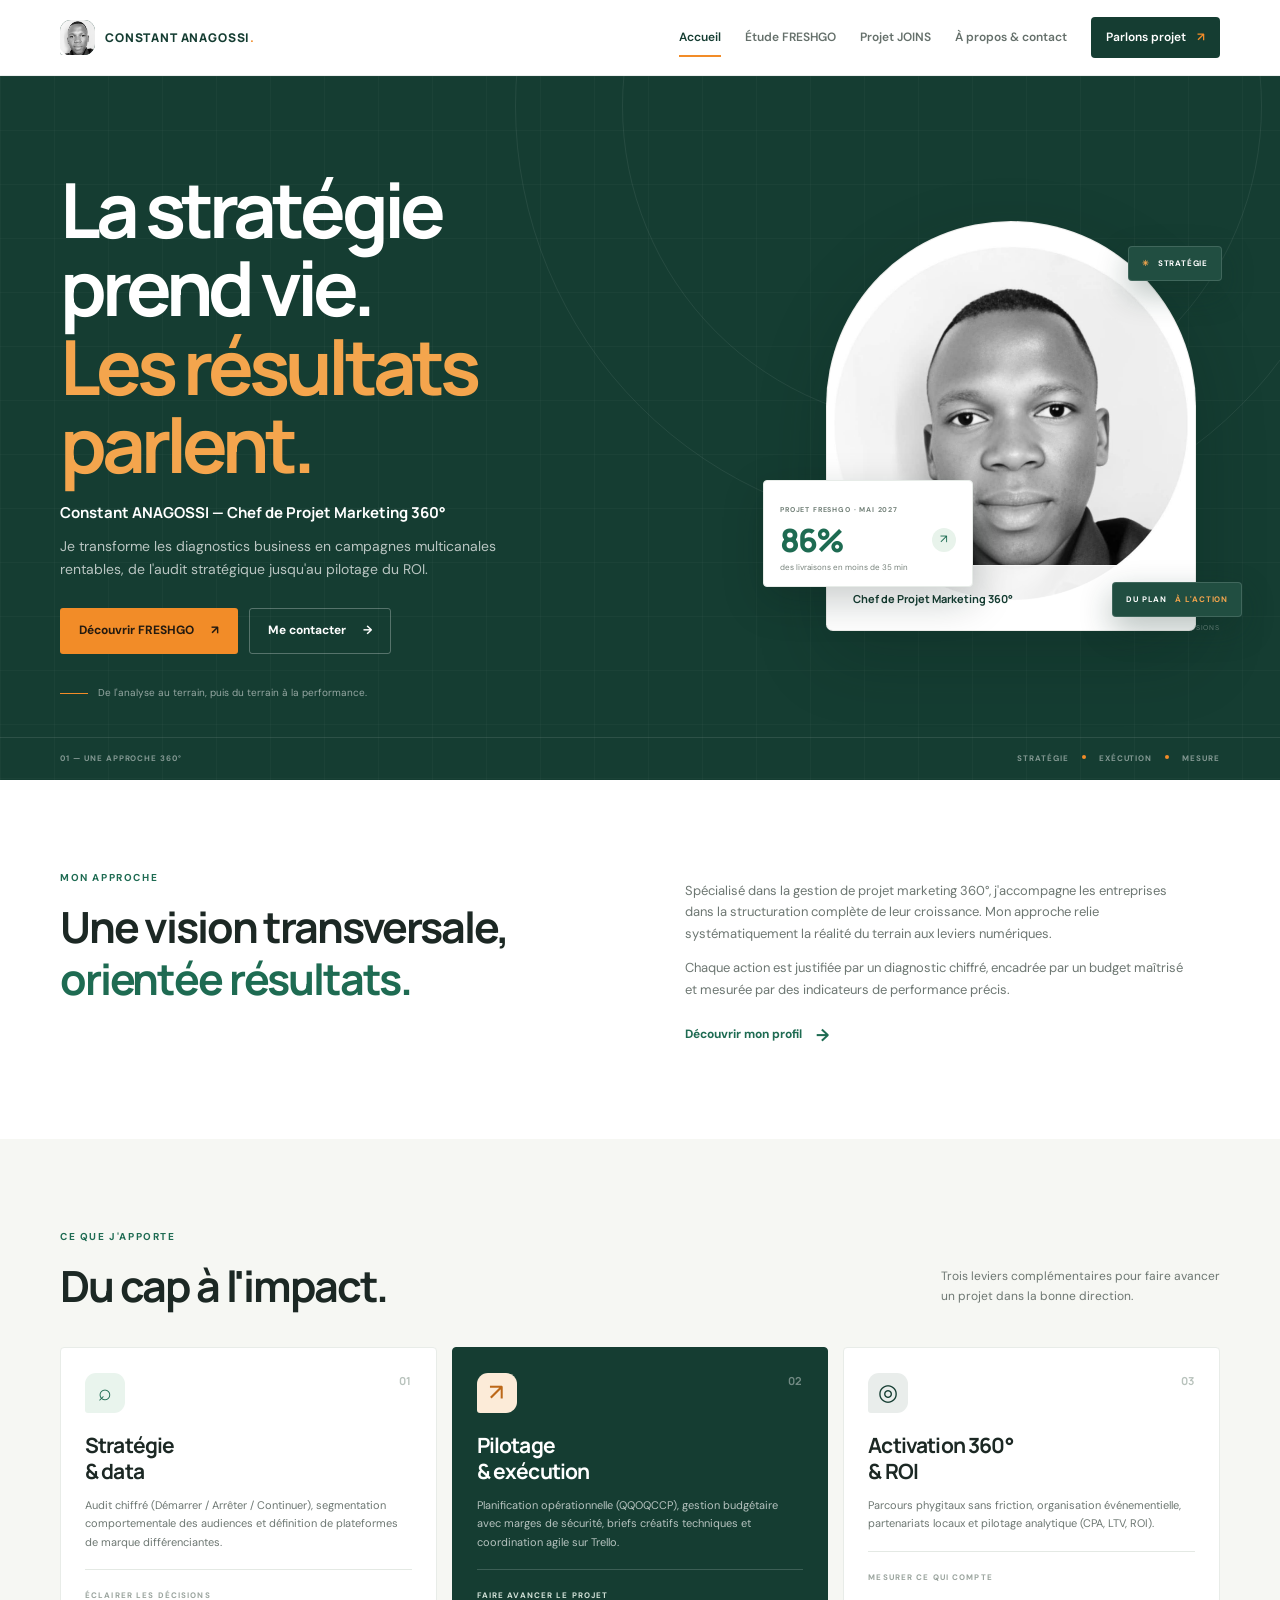
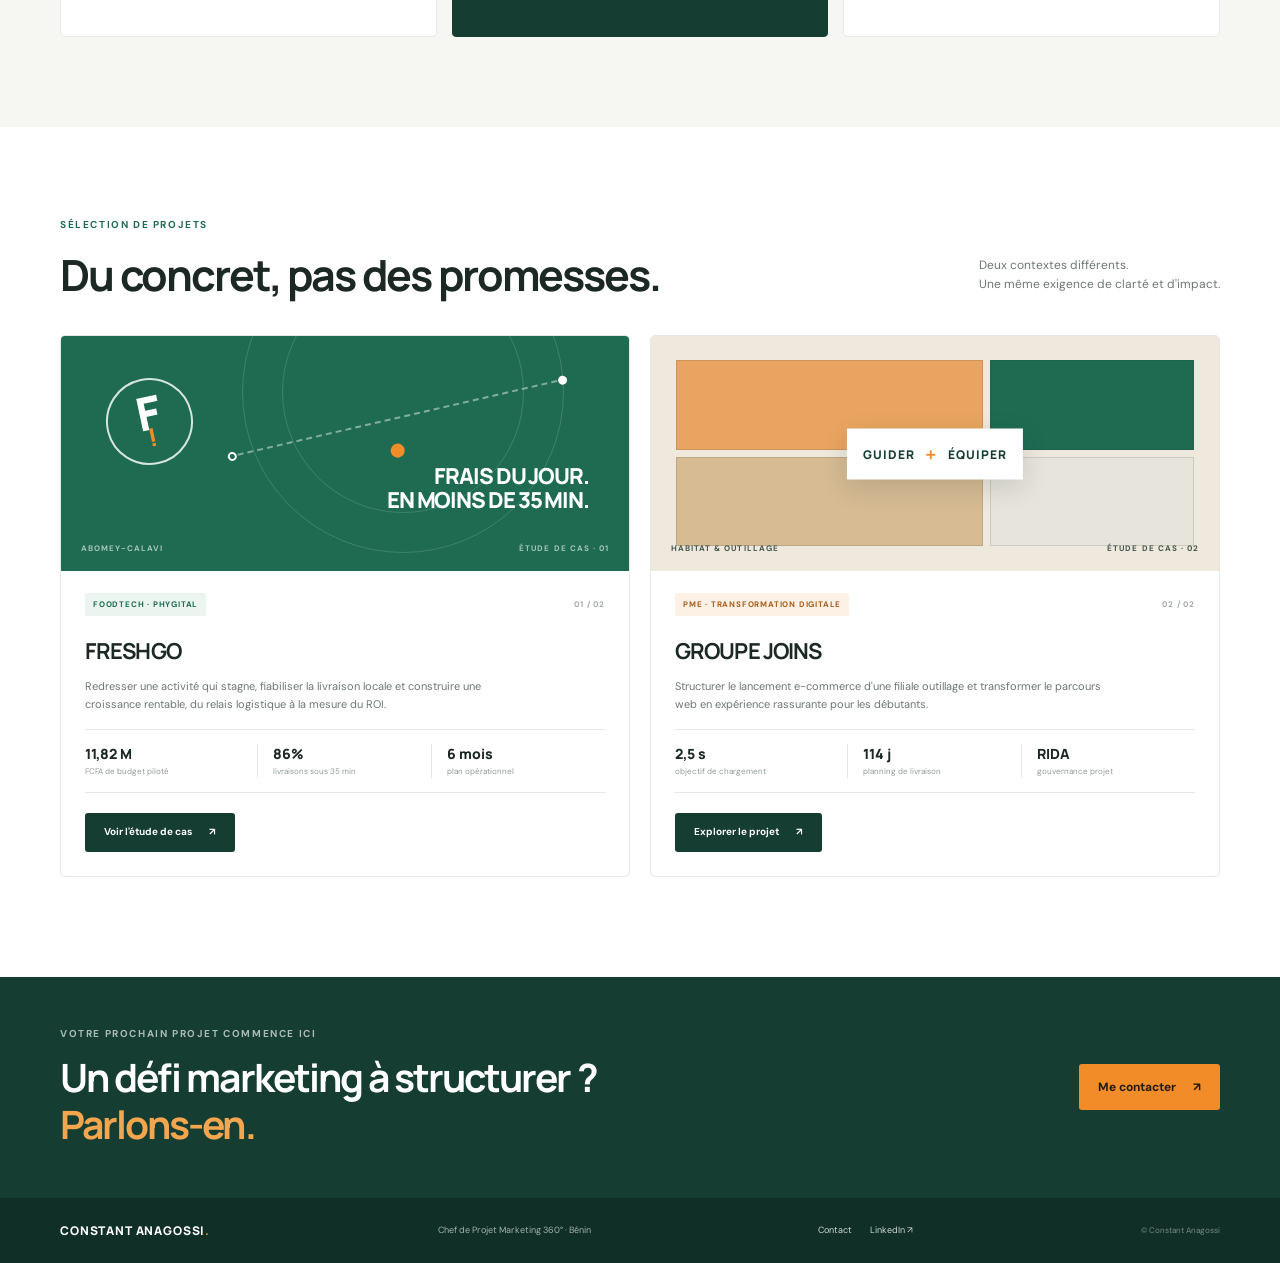
==== commit 79d95bb3: "Remove portrait from homepage footer" ====
--- a/index.html
+++ b/index.html
@@ -92,6 +92,6 @@
 
     <section class="closing-band"><div class="container closing-inner"><div><p class="eyebrow eyebrow-light">VOTRE PROCHAIN PROJET COMMENCE ICI</p><h2>Un défi marketing à structurer ?<br><span>Parlons-en.</span></h2></div><a class="button button-orange" href="contact.html">Me contacter <span>↗</span></a></div></section>
   </main>
-  <footer class="site-footer"><div class="container footer-inner"><a class="brand brand-footer" href="index.html"><span class="brand-mark"><img src="portrait-constant-anagossi.png" alt=""></span><span>CONSTANT ANAGOSSI<span class="brand-dot">.</span></span></a><p>Chef de Projet Marketing 360° · Bénin</p><div class="footer-links"><a href="contact.html">Contact</a><a href="https://www.linkedin.com/in/constant-anagossi" target="_blank" rel="noreferrer">LinkedIn ↗</a></div><span class="footer-copy">© Constant Anagossi</span></div></footer>
+  <footer class="site-footer"><div class="container footer-inner"><a class="brand brand-footer" href="index.html"><span>CONSTANT ANAGOSSI<span class="brand-dot">.</span></span></a><p>Chef de Projet Marketing 360° · Bénin</p><div class="footer-links"><a href="contact.html">Contact</a><a href="https://www.linkedin.com/in/constant-anagossi" target="_blank" rel="noreferrer">LinkedIn ↗</a></div><span class="footer-copy">© Constant Anagossi</span></div></footer>
 </body>
 </html>
--- a/styles.css
+++ b/styles.css
@@ -30,7 +30,7 @@
 .main-nav { height: 100%; gap: 24px; color: #65706b; font-size: 12px; font-weight: 600; }
 .main-nav a:not(.nav-cta) { position: relative; display: flex; height: 100%; align-items: center; transition: color .2s ease; }
 .main-nav a:not(.nav-cta):hover, .main-nav a.active { color: var(--green-dark); }
-.main-nav a.active::after { position: absolute; right: 0; bottom: 0; left: 0; height: 2px; background: var(--orange); content: ""; }
+.main-nav a.active::after { position: absolute; right: 0; bottom: 18px; left: 0; height: 2px; background: var(--orange); content: ""; }
 .nav-cta { padding: 11px 15px; border-radius: 4px; background: var(--green-dark); color: white; }
 .nav-cta span { padding-left: 8px; color: var(--orange); }
 .menu-toggle { display: none; }
@@ -333,7 +333,7 @@
   .container { width: min(100% - 36px, 520px); }
   .site-header { height: 65px; }.menu-toggle { display: block; padding: 8px 12px; border: 1px solid var(--line); border-radius: 3px; background: white; color: var(--green-dark); font-size: 11px; font-weight: 700; }
   .main-nav { position: absolute; top: 64px; right: 0; left: 0; display: none; height: auto; align-items: stretch; gap: 0; padding: 8px 18px 17px; border-bottom: 1px solid var(--line); background: white; box-shadow: 0 15px 20px #163d3210; }
-  .main-nav.is-open { display: grid; }.main-nav a:not(.nav-cta) { min-height: 41px; }.main-nav a.active::after { right: auto; width: 35px; }.nav-cta { margin-top: 8px; text-align: center; }
+  .main-nav.is-open { display: grid; }.main-nav a:not(.nav-cta) { min-height: 41px; }.main-nav a.active::after { right: auto; bottom: 6px; width: 35px; }.nav-cta { margin-top: 8px; text-align: center; }
   .hero-grid { min-height: initial; grid-template-columns: 1fr; gap: 8px; padding-block: 57px 70px; }.hero h1 { max-width: 600px; font-size: clamp(43px, 11vw, 58px); }.hero-art { min-height: 330px; margin-top: 10px; }.hero-portrait { width: min(78%, 300px); height: 310px; }.profile-stat { bottom: 31px; left: 0; width: 185px; padding: 11px 13px; }.profile-stat > div strong { font-size: 27px; }.tag-top { top: 3px; right: 4px; }.tag-bottom { right: 0; bottom: 11px; }.art-caption { right: 2px; bottom: -4px; max-width: 45%; font-size: 6px; text-align: right; }.hero-footer-inner { font-size: 7px; }.hero-footer-inner > span:last-child { text-align: right; }
   .section { padding-block: 62px; }.intro-grid { grid-template-columns: 1fr; gap: 21px; }.intro-grid h2, .section-heading h2 { font-size: 33px; }.intro-body { padding-top: 0; }
   .section-heading { display: block; margin-bottom: 24px; }.section-heading > p { margin-top: 12px; }.pillar-grid, .project-grid { grid-template-columns: 1fr; }.pillar-card { min-height: 0; }.project-art { min-height: 210px; }.project-stats span { font-size: 7px; }
@@ -347,3 +347,91 @@
   .contact-hero { padding-bottom: 32px; }.contact-hero-art { min-height: 250px; }.contact-portrait { width: 180px; height: 180px; }.contact-orbit { width: 190px; height: 190px; }.orbit-two { width: 245px; height: 245px; }.skills-grid { grid-template-columns: 1fr; }.skill-card { padding: 20px; }.skill-card h3 { font-size: 21px; }.contact-section { padding-block: 58px; }.contact-grid { grid-template-columns: 1fr; gap: 27px; }.contact-copy h2 { font-size: 39px; }.contact-card { padding: 18px; }.contact-card-footer { margin: 17px -18px -18px; }.contact-method strong { font-size: 9px; }
 }
 @media (prefers-reduced-motion: reduce) { *, *::before, *::after { scroll-behavior: auto !important; transition-duration: .01ms !important; animation-duration: .01ms !important; animation-iteration-count: 1 !important; } }
+
+.brand-footer .brand-mark { display: none; }
+@media (max-width: 680px) {
+  body { font-size: 16px; line-height: 1.65; }
+  .container { width: calc(100% - 32px); }
+  .main-nav { font-size: 16px; }   .menu-toggle { min-height: 44px; padding: 8px 14px; font-size: 13px; }
+  .main-nav a:not(.nav-cta) { min-height: 48px; }
+  .nav-cta { min-height: 46px; font-size: 14px; }
+  .hero-grid { padding-block: 46px 64px; }
+  .hero h1 { font-size: clamp(36px, 10vw, 52px); }
+  .hero-text, .intro-body, .case-lead, .body-large,
+  .pillar-card p, .project-body > p, .skill-card ul,
+  .contact-copy > p:not(.eyebrow), .coach-card p { font-size: 15px; }
+  .eyebrow { font-size: 10px; letter-spacing: .1em; }
+  .button { min-height: 46px; font-size: 13px; }
+  .section { padding-block: 52px; }
+  .intro-grid h2, .section-heading h2 { font-size: clamp(29px, 8vw, 34px); }
+  .section-heading > p { font-size: 14px; }
+  .pillar-card { padding: 21px; }
+  .pillar-card h3 { font-size: 22px; }
+  .card-foot { font-size: 10px; }
+  .project-body { padding: 18px; }
+  .project-meta { flex-wrap: wrap; gap: 8px; font-size: 10px; }
+  .project-stats span { font-size: 10px; line-height: 1.35; }
+  .project-body .button { min-height: 44px; font-size: 12px; }
+  .closing-inner h2 { font-size: clamp(28px, 8vw, 34px); }
+  .site-footer { padding-block: 22px; }
+  .brand-footer { font-size: 13px; }
+  .footer-inner > p, .footer-links { font-size: 12px; }
+  .footer-copy { font-size: 11px; }
+  .case-hero h1, .contact-hero h1 { font-size: clamp(34px, 9vw, 46px); }
+  .back-link { min-height: 44px; font-size: 13px; }
+  .case-tags span { font-size: 10px; letter-spacing: .06em; }
+  .facts-grid > div { padding: 12px 10px; }
+  .facts-grid span { font-size: 10px; letter-spacing: .06em; }
+  .facts-grid strong, .joins-facts strong { font-size: 12px; }
+  .facts-grid small { font-size: 11px; }
+  .case-aside a { min-height: 38px; font-size: 12px; }
+  .block-heading .eyebrow { font-size: 10px; }
+  .case-section { padding-block: 30px 52px; }
+  .case-block { margin-bottom: 44px; }
+  .comparison-card, .budget-visual, .spec-board { padding: 14px; }
+  .comparison-head .eyebrow, .budget-header .eyebrow, .spec-header .eyebrow,
+  .results-header .eyebrow { font-size: 10px; }
+  .comparison-head h3, .budget-header h3, .spec-header h3 { font-size: 18px; }
+  .chart-key, .bar-row, .compare-label span,
+  .budget-row-info > span:nth-of-type(2), .budget-row-info > b { font-size: 11px; }
+  .compare-label strong, .budget-row-info strong { font-size: 13px; }
+  .metric-strip span, .decision-callout p, .business-note,
+  .start-stop-grid p, .axis-cards p, .brand-values p,
+  .corrections p, .joins-diagnosis p, .qr-bridge p { font-size: 13px; }
+  .insight-card p { font-size: 12px; }
+  .insight-card small, .timeline-months, .timeline-legend,
+  .visual-caption, .brand-values span, .budget-total small { font-size: 10px; }
+  .start-stop-grid h4 { font-size: 12px; }
+  .segment-list > div { min-height: 48px; }
+  .segment-list > div > span { font-size: 10px; }
+  .segment-list strong { font-size: 11px; }
+  .timeline-label, .subhead > span { font-size: 10px; }
+  .axis-cards h3 { font-size: 15px; }
+  .uvp { font-size: 13px; line-height: 1.5; }
+  .brief-label, .brief-top, .format-tags span,
+  .joins-diagnosis .eyebrow, .period-chip, .rida-footer { font-size: 10px; }
+  .brief-side > span:nth-of-type(2), .brief-main ul { font-size: 13px; }
+  .kanban-head > span, .kanban-columns > div > span,
+  .kanban-columns > div > i b { font-size: 10px; }
+  .kanban-columns > div > i small { font-size: 9px; }
+  .loop-step > span { font-size: 10px; }
+  .loop-step p, .qr-bridge p { font-size: 13px; }
+  .result-row > div:first-child strong { font-size: 12px; }
+  .result-row > div:first-child span, .result-row > em,
+  .roi-footnote, .data-note { font-size: 10px; }
+  .corrections h4, .joins-diagnosis h3 { font-size: 14px; }
+  .tech-stack > div, .spec-grid > div { min-width: 0; }
+  .skill-card { padding: 18px; }
+  .skill-card h3 { font-size: 22px; }
+  .tool-pills span { font-size: 10px; }
+  .contact-copy h2 { font-size: clamp(32px, 8.5vw, 39px); }
+  .availability { font-size: 13px; }
+  .contact-card { padding: 16px; }
+  .contact-method { min-height: 58px; gap: 9px; }
+  .contact-method small, .contact-location small { font-size: 10px; }
+  .contact-method strong, .contact-location strong { font-size: 12px; overflow-wrap: anywhere; }
+  .contact-card-footer { margin: 17px -16px -16px; padding: 12px 8px; font-size: 10px; letter-spacing: .06em; }
+}
+@media (max-width: 680px) {
+  .menu-toggle { min-height: 44px; padding: 8px 14px; font-size: 13px; }
+}
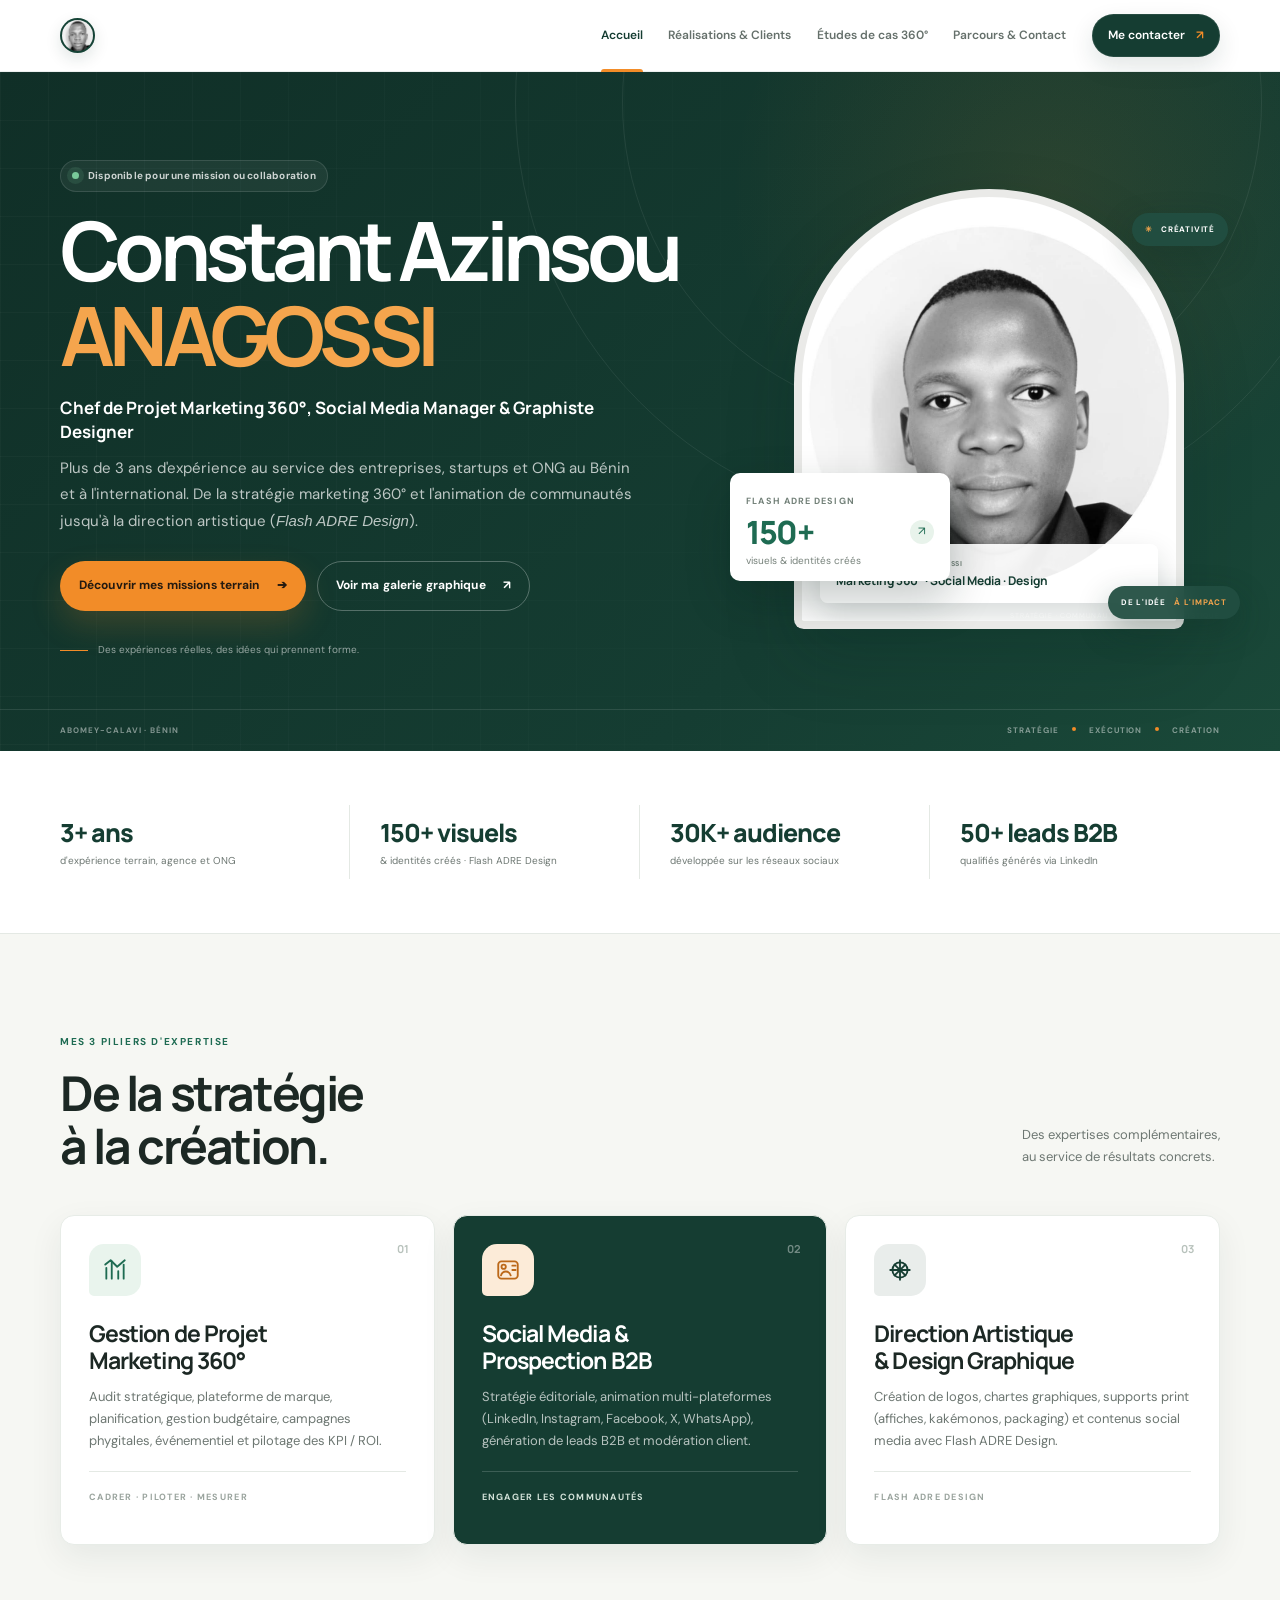
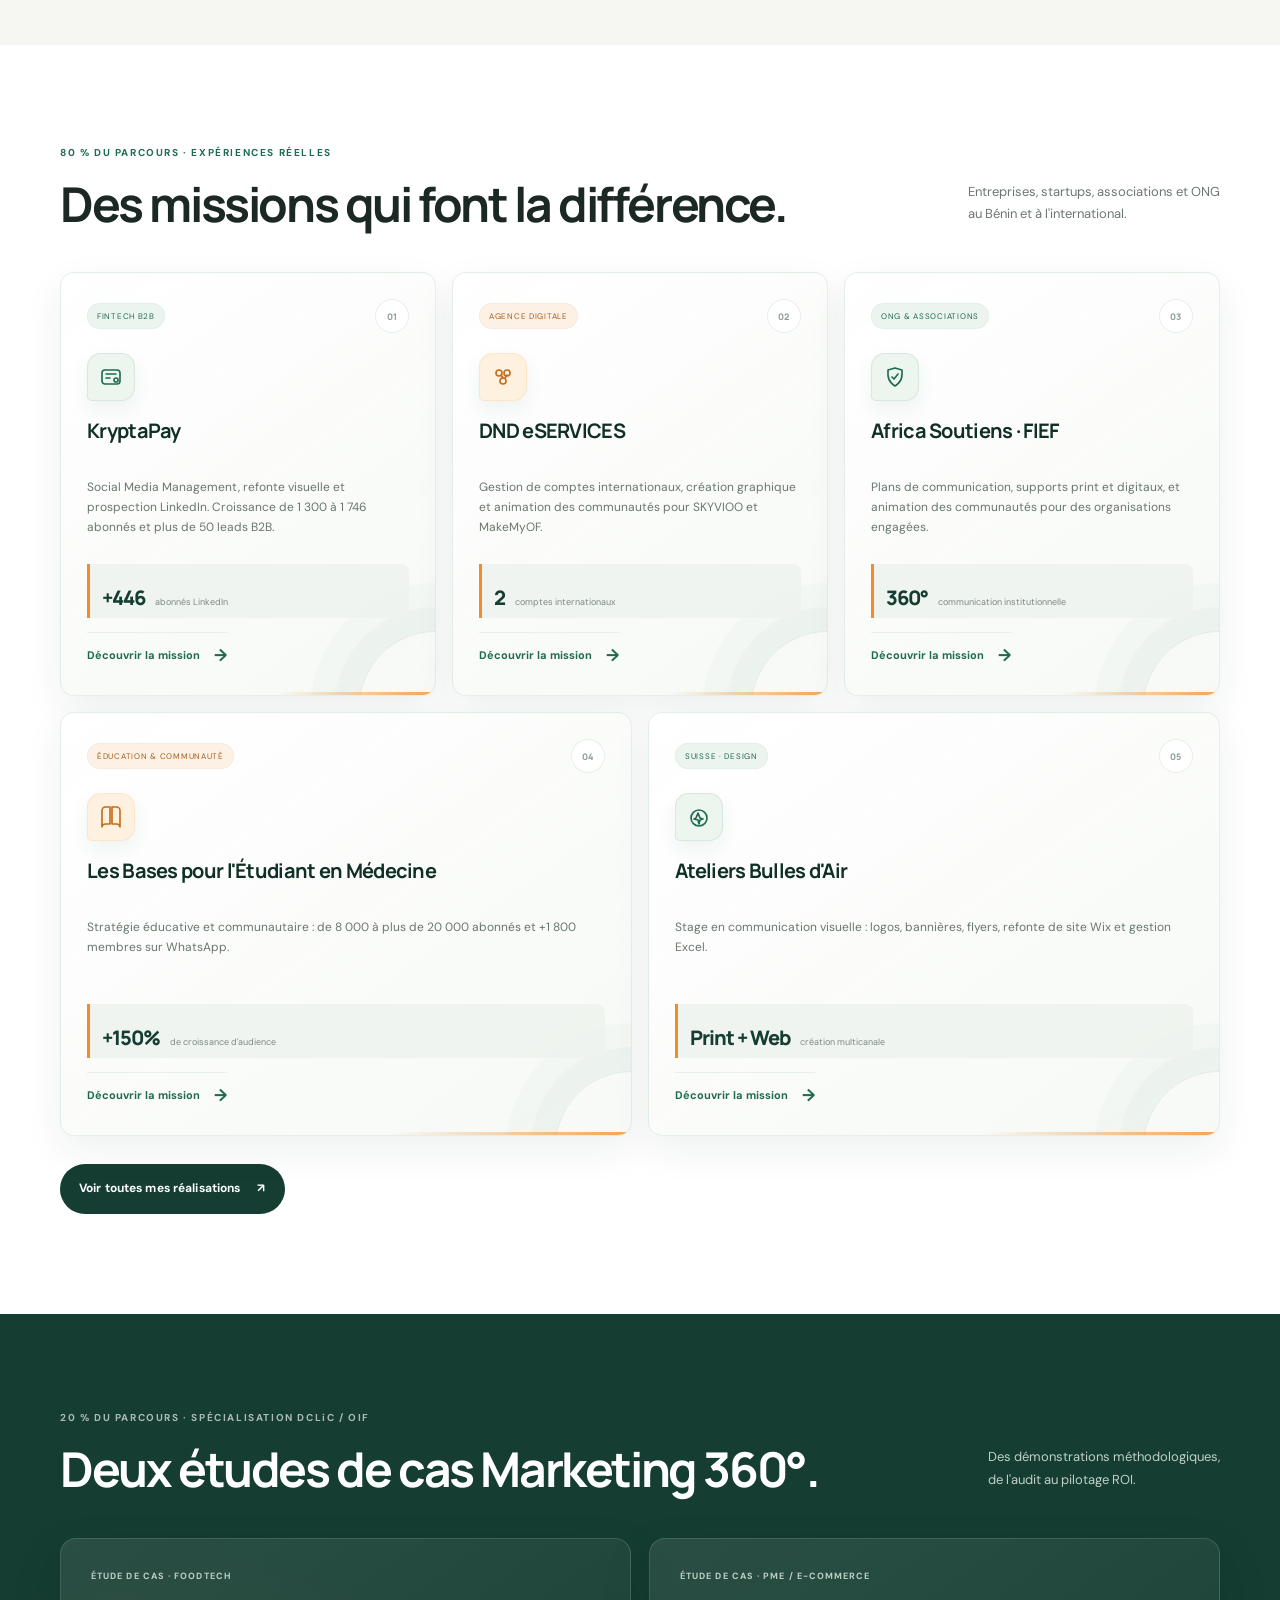
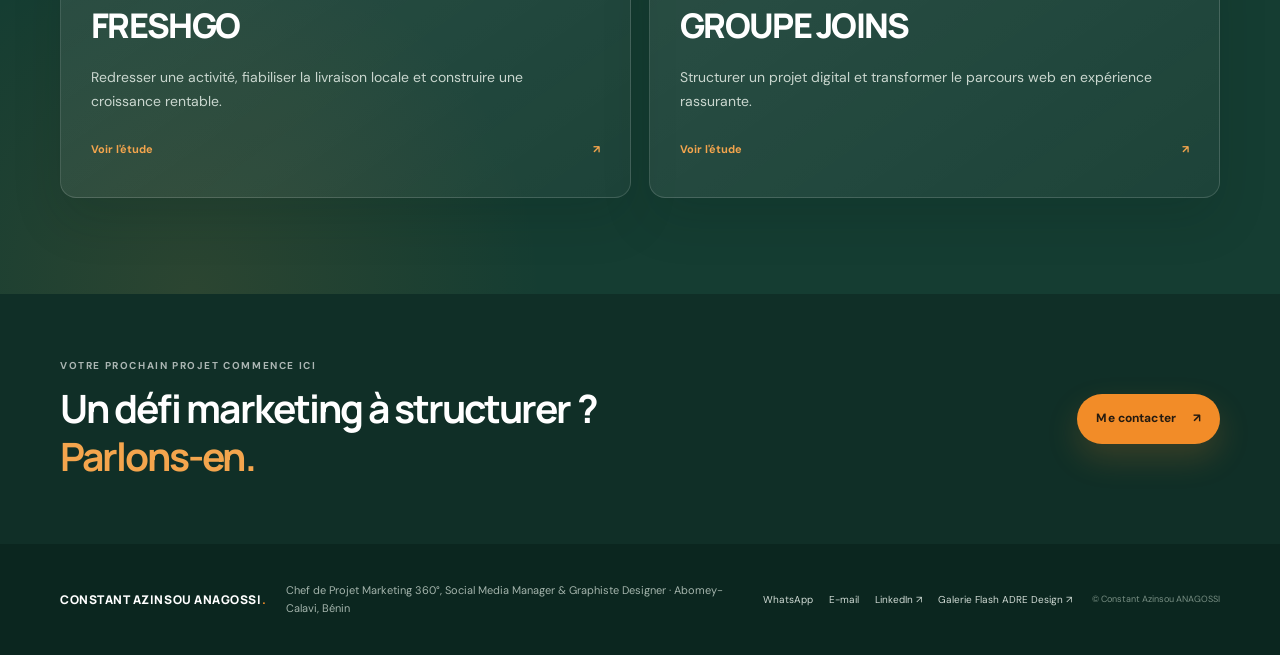
==== commit 9d029c07: "Refresh portfolio pages and experiences Add the experience and 360 case-study pages, update the port" ====
--- a/index.html
+++ b/index.html
@@ -4,8 +4,8 @@
   <meta charset="utf-8">
   <meta name="viewport" content="width=device-width, initial-scale=1">
   <meta name="theme-color" content="#153d32">
-  <meta name="description" content="Portfolio de Constant Anagossi, chef de projet marketing 360° au Bénin. Stratégie, pilotage opérationnel, campagnes phygitales et ROI.">
-  <title>Constant Anagossi — Chef de Projet Marketing 360°</title>
+  <meta name="description" content="Constant Azinsou ANAGOSSI, chef de projet marketing 360°, Social Media Manager et graphiste designer au Bénin.">
+  <title>Constant Azinsou ANAGOSSI — Marketing 360°</title>
   <link rel="preconnect" href="https://fonts.googleapis.com">
   <link rel="preconnect" href="https://fonts.gstatic.com" crossorigin>
   <link href="https://fonts.googleapis.com/css2?family=DM+Sans:wght@400;500;600;700&family=Manrope:wght@400;500;600;700;800&display=swap" rel="stylesheet">
@@ -16,14 +16,14 @@
   <a class="skip-link" href="#contenu">Aller au contenu</a>
   <header class="site-header">
     <div class="container nav-wrap">
-      <a class="brand" href="index.html" aria-label="Constant Anagossi, accueil"><span class="brand-mark"><img src="portrait-constant-anagossi.png" alt=""></span><span>CONSTANT ANAGOSSI<span class="brand-dot">.</span></span></a>
+      <a class="brand" href="index.html" aria-label="Constant Anagossi, accueil"><span class="brand-mark"><img src="portrait-constant-anagossi.png" alt=""></span></a>
       <button class="menu-toggle" type="button" aria-expanded="false" aria-controls="navigation">Menu</button>
       <nav class="main-nav" id="navigation" aria-label="Navigation principale">
         <a class="active" href="index.html" aria-current="page">Accueil</a>
-        <a href="freshgo.html">Étude FRESHGO</a>
-        <a href="joins.html">Projet JOINS</a>
-        <a href="contact.html">À propos & contact</a>
-        <a class="nav-cta" href="contact.html">Parlons projet <span aria-hidden="true">↗</span></a>
+        <a href="realisations.html">Réalisations & Clients</a>
+        <a href="projets-360.html">Études de cas 360°</a>
+        <a href="contact.html">Parcours & Contact</a>
+        <a class="nav-cta" href="contact.html#contact">Me contacter <span aria-hidden="true">↗</span></a>
       </nav>
     </div>
   </header>
@@ -33,65 +33,111 @@
       <div class="hero-orb hero-orb-one"></div><div class="hero-orb hero-orb-two"></div>
       <div class="container hero-grid">
         <div class="hero-copy">
-          <h1>La stratégie prend vie.<br><span>Les résultats parlent.</span></h1>
-          <p class="hero-lead">Constant ANAGOSSI — Chef de Projet Marketing 360°</p>
-          <p class="hero-text">Je transforme les diagnostics business en campagnes multicanales rentables, de l'audit stratégique jusqu'au pilotage du ROI.</p>
+          <p class="availability-pill"><span></span> Disponible pour une mission ou collaboration</p>
+          <h1>Constant Azinsou<br><span>ANAGOSSI</span></h1>
+          <p class="hero-lead">Chef de Projet Marketing 360°, Social Media Manager & Graphiste Designer</p>
+          <p class="hero-text">Plus de 3 ans d'expérience au service des entreprises, startups et ONG au Bénin et à l'international. De la stratégie marketing 360° et l'animation de communautés jusqu'à la direction artistique (<i>Flash ADRE Design</i>).</p>
           <div class="button-row">
-            <a class="button button-orange" href="freshgo.html">Découvrir FRESHGO <span aria-hidden="true">↗</span></a>
-            <a class="button button-ghost" href="contact.html">Me contacter <span aria-hidden="true">→</span></a>
+            <a class="button button-orange" href="realisations.html">Découvrir mes missions terrain <span aria-hidden="true">➔</span></a>
+            <a class="button button-ghost" href="https://porfolio-mu-rose.vercel.app/#portfolio" target="_blank" rel="noreferrer">Voir ma galerie graphique <span aria-hidden="true">↗</span></a>
           </div>
-          <div class="hero-proof"><span class="proof-line"></span><span>De l'analyse au terrain, puis du terrain à la performance.</span></div>
+          <div class="hero-proof"><span class="proof-line"></span><span>Des expériences réelles, des idées qui prennent forme.</span></div>
         </div>
         <div class="hero-art">
           <div class="hero-portrait">
-            <img src="portrait-constant-anagossi.png" alt="Portrait de Constant Anagossi, chef de projet marketing 360°">
-            <div class="portrait-caption"><span>CONSTANT ANAGOSSI</span><strong>Chef de Projet Marketing 360°</strong></div>
+            <img src="portrait-constant-anagossi.png" alt="Portrait de Constant Azinsou Anagossi">
+            <div class="portrait-caption"><span>CONSTANT AZINSOU ANAGOSSI</span><strong>Marketing 360° · Social Media · Design</strong></div>
           </div>
-          <div class="profile-stat"><span>PROJET FRESHGO · MAI 2027</span><div><strong>86%</strong><i>↗</i></div><p>des livraisons en moins de 35 min</p></div>
-          <div class="floating-tag tag-top"><span class="tag-spark">✳</span> STRATÉGIE</div>
-          <div class="floating-tag tag-bottom">DU PLAN <strong>À L'ACTION</strong></div>
-          <span class="art-caption">UN PROJET · DES INDICATEURS · DES DÉCISIONS</span>
+          <div class="profile-stat"><span>FLASH ADRE DESIGN</span><div><strong>150+</strong><i>↗</i></div><p>visuels & identités créés</p></div>
+          <div class="floating-tag tag-top"><span class="tag-spark">✳</span> CRÉATIVITÉ</div>
+          <div class="floating-tag tag-bottom">DE L'IDÉE <strong>À L'IMPACT</strong></div>
+          <span class="art-caption">STRATÉGIE · COMMUNAUTÉ · DIRECTION ARTISTIQUE</span>
         </div>
       </div>
-      <div class="hero-footer"><div class="container hero-footer-inner"><span>01 — UNE APPROCHE 360°</span><span>STRATÉGIE <i></i> EXÉCUTION <i></i> MESURE</span></div></div>
+      <div class="hero-footer"><div class="container hero-footer-inner"><span>ABOMEY-CALAVI · BÉNIN</span><span>STRATÉGIE <i></i> EXÉCUTION <i></i> CRÉATION</span></div></div>
     </section>
 
-    <section class="section section-intro">
-      <div class="container intro-grid">
-        <div><p class="eyebrow">MON APPROCHE</p><h2>Une vision transversale,<br><span>orientée résultats.</span></h2></div>
-        <div class="intro-body"><p>Spécialisé dans la gestion de projet marketing 360°, j'accompagne les entreprises dans la structuration complète de leur croissance. Mon approche relie systématiquement la réalité du terrain aux leviers numériques.</p><p>Chaque action est justifiée par un diagnostic chiffré, encadrée par un budget maîtrisé et mesurée par des indicateurs de performance précis.</p><a class="text-link" href="contact.html">Découvrir mon profil <span>→</span></a></div>
+    <section class="proof-stats" aria-label="Chiffres clés">
+      <div class="container proof-stats-grid">
+        <div><strong>3+ ans</strong><span>d'expérience terrain, agence et ONG</span></div>
+        <div><strong>150+ visuels</strong><span>& identités créés · Flash ADRE Design</span></div>
+        <div><strong>30K+ audience</strong><span>développée sur les réseaux sociaux</span></div>
+        <div><strong>50+ leads B2B</strong><span>qualifiés générés via LinkedIn</span></div>
       </div>
     </section>
 
     <section class="section pillars-section">
       <div class="container">
-        <div class="section-heading"><div><p class="eyebrow">CE QUE J'APPORTE</p><h2>Du cap à l'impact.</h2></div><p>Trois leviers complémentaires pour faire avancer<br>un projet dans la bonne direction.</p></div>
+        <div class="section-heading"><div><p class="eyebrow">MES 3 PILIERS D'EXPERTISE</p><h2>De la stratégie<br>à la création.</h2></div><p>Des expertises complémentaires,<br>au service de résultats concrets.</p></div>
         <div class="pillar-grid">
-          <article class="pillar-card"><span class="card-index">01</span><div class="pillar-icon icon-green">⌕</div><h3>Stratégie<br>& data</h3><p>Audit chiffré (Démarrer / Arrêter / Continuer), segmentation comportementale des audiences et définition de plateformes de marque différenciantes.</p><span class="card-rule"></span><span class="card-foot">ÉCLAIRER LES DÉCISIONS</span></article>
-          <article class="pillar-card pillar-card-featured"><span class="card-index">02</span><div class="pillar-icon icon-orange">↗</div><h3>Pilotage<br>& exécution</h3><p>Planification opérationnelle (QQOQCCP), gestion budgétaire avec marges de sécurité, briefs créatifs techniques et coordination agile sur Trello.</p><span class="card-rule"></span><span class="card-foot">FAIRE AVANCER LE PROJET</span></article>
-          <article class="pillar-card"><span class="card-index">03</span><div class="pillar-icon icon-dark">◎</div><h3>Activation 360°<br>& ROI</h3><p>Parcours phygitaux sans friction, organisation événementielle, partenariats locaux et pilotage analytique (CPA, LTV, ROI).</p><span class="card-rule"></span><span class="card-foot">MESURER CE QUI COMPTE</span></article>
+          <article class="pillar-card"><span class="card-index">01</span><div class="pillar-icon icon-green"><svg viewBox="0 0 24 24" aria-hidden="true"><path d="M4 20V10m5 10V4m6 16v-7m5 7V7"/><path d="m3 7 5-4 6 6 7-6"/></svg></div><h3>Gestion de Projet<br>Marketing 360°</h3><p>Audit stratégique, plateforme de marque, planification, gestion budgétaire, campagnes phygitales, événementiel et pilotage des KPI / ROI.</p><span class="card-rule"></span><span class="card-foot">CADRER · PILOTER · MESURER</span></article>
+          <article class="pillar-card pillar-card-featured"><span class="card-index">02</span><div class="pillar-icon icon-orange"><svg viewBox="0 0 24 24" aria-hidden="true"><rect x="3" y="4" width="18" height="16" rx="3"/><circle cx="8" cy="9" r="2"/><path d="M5.5 17c.8-2.4 2.1-3.6 4.5-3.6 2.4 0 3.7 1.2 4.5 3.6M16 8h3m-3 4h3"/></svg></div><h3>Social Media &<br>Prospection B2B</h3><p>Stratégie éditoriale, animation multi-plateformes (LinkedIn, Instagram, Facebook, X, WhatsApp), génération de leads B2B et modération client.</p><span class="card-rule"></span><span class="card-foot">ENGAGER LES COMMUNAUTÉS</span></article>
+          <article class="pillar-card"><span class="card-index">03</span><div class="pillar-icon icon-dark"><svg viewBox="0 0 24 24" aria-hidden="true"><path d="M12 3v18M3 12h18"/><circle cx="12" cy="12" r="7"/><path d="m7 7 10 10M17 7 7 17"/></svg></div><h3>Direction Artistique<br>& Design Graphique</h3><p>Création de logos, chartes graphiques, supports print (affiches, kakémonos, packaging) et contenus social media avec Flash ADRE Design.</p><span class="card-rule"></span><span class="card-foot">FLASH ADRE DESIGN</span></article>
         </div>
       </div>
     </section>
 
     <section class="section projects-section">
       <div class="container">
-        <div class="section-heading"><div><p class="eyebrow">SÉLECTION DE PROJETS</p><h2>Du concret, pas des promesses.</h2></div><p>Deux contextes différents.<br>Une même exigence de clarté et d'impact.</p></div>
-        <div class="project-grid">
-          <article class="project-card project-freshgo">
-            <div class="project-art freshgo-art"><div class="freshgo-stamp">F<br><span>!</span></div><div class="freshgo-route"><span></span><i></i><b></b></div><div class="freshgo-art-label">FRAIS DU JOUR.<br>EN MOINS DE 35 MIN.</div><div class="freshgo-art-foot"><span>ABOMEY-CALAVI</span><span>ÉTUDE DE CAS · 01</span></div></div>
-            <div class="project-body"><div class="project-meta"><span class="tag">FOODTECH · PHYGITAL</span><span>01 / 02</span></div><h3>FRESHGO</h3><p>Redresser une activité qui stagne, fiabiliser la livraison locale et construire une croissance rentable, du relais logistique à la mesure du ROI.</p><div class="project-stats"><div><strong>11,82 M</strong><span>FCFA de budget piloté</span></div><div><strong>86%</strong><span>livraisons sous 35 min</span></div><div><strong>6 mois</strong><span>plan opérationnel</span></div></div><a class="button button-dark" href="freshgo.html">Voir l'étude de cas <span>↗</span></a></div>
+        <div class="section-heading"><div><p class="eyebrow">80 % DU PARCOURS · EXPÉRIENCES RÉELLES</p><h2>Des missions qui font la différence.</h2></div><p>Entreprises, startups, associations et ONG<br>au Bénin et à l'international.</p></div>
+        <div class="experience-preview-grid">
+          <article class="experience-preview">
+            <div class="experience-card-top"><span class="tag">FINTECH B2B</span><span class="experience-index">01</span></div>
+            <div class="experience-icon"><svg viewBox="0 0 24 24" aria-hidden="true"><rect x="3" y="5" width="18" height="14" rx="3"/><path d="M7 9h10M7 13h4"/><circle cx="17" cy="15" r="2"/></svg></div>
+            <h3>KryptaPay</h3>
+            <p>Social Media Management, refonte visuelle et prospection LinkedIn. Croissance de 1 300 à 1 746 abonnés et plus de 50 leads B2B.</p>
+            <div class="experience-metric"><strong>+446</strong><span>abonnés LinkedIn</span></div>
+            <a class="text-link" href="realisations.html#kryptapay">Découvrir la mission <span>→</span></a>
           </article>
-          <article class="project-card project-joins">
-            <div class="project-art joins-art"><div class="joins-grid-shape"><span></span><span></span><span></span><span></span></div><div class="joins-overlay"><span>GUIDER</span><b>+</b><span>ÉQUIPER</span></div><div class="joins-art-foot"><span>HABITAT & OUTILLAGE</span><span>ÉTUDE DE CAS · 02</span></div></div>
-            <div class="project-body"><div class="project-meta"><span class="tag tag-orange">PME · TRANSFORMATION DIGITALE</span><span>02 / 02</span></div><h3>GROUPE JOINS</h3><p>Structurer le lancement e-commerce d'une filiale outillage et transformer le parcours web en expérience rassurante pour les débutants.</p><div class="project-stats"><div><strong>2,5 s</strong><span>objectif de chargement</span></div><div><strong>114 j</strong><span>planning de livraison</span></div><div><strong>RIDA</strong><span>gouvernance projet</span></div></div><a class="button button-dark" href="joins.html">Explorer le projet <span>↗</span></a></div>
+          <article class="experience-preview">
+            <div class="experience-card-top"><span class="tag tag-orange">AGENCE DIGITALE</span><span class="experience-index">02</span></div>
+            <div class="experience-icon experience-icon-orange"><svg viewBox="0 0 24 24" aria-hidden="true"><circle cx="8" cy="8" r="3"/><circle cx="16" cy="8" r="3"/><circle cx="12" cy="16" r="3"/><path d="m10 10 2 3m4-3-2 3"/></svg></div>
+            <h3>DND eSERVICES</h3>
+            <p>Gestion de comptes internationaux, création graphique et animation des communautés pour SKYVIOO et MakeMyOF.</p>
+            <div class="experience-metric"><strong>2</strong><span>comptes internationaux</span></div>
+            <a class="text-link" href="realisations.html#dnd-eservices">Découvrir la mission <span>→</span></a>
           </article>
+          <article class="experience-preview">
+            <div class="experience-card-top"><span class="tag">ONG & ASSOCIATIONS</span><span class="experience-index">03</span></div>
+            <div class="experience-icon"><svg viewBox="0 0 24 24" aria-hidden="true"><path d="M12 21s7-4 7-11V5l-7-2-7 2v5c0 7 7 11 7 11Z"/><path d="M9 12l2 2 4-5"/></svg></div>
+            <h3>Africa Soutiens · FIEF</h3>
+            <p>Plans de communication, supports print et digitaux, et animation des communautés pour des organisations engagées.</p>
+            <div class="experience-metric"><strong>360°</strong><span>communication institutionnelle</span></div>
+            <a class="text-link" href="realisations.html#associations">Découvrir la mission <span>→</span></a>
+          </article>
+          <article class="experience-preview">
+            <div class="experience-card-top"><span class="tag tag-orange">ÉDUCATION & COMMUNAUTÉ</span><span class="experience-index">04</span></div>
+            <div class="experience-icon experience-icon-orange"><svg viewBox="0 0 24 24" aria-hidden="true"><path d="M3 5.5A3.5 3.5 0 0 1 6.5 2H11v17H6.5A3.5 3.5 0 0 0 3 22V5.5ZM21 5.5A3.5 3.5 0 0 0 17.5 2H13v17h4.5A3.5 3.5 0 0 1 21 22V5.5Z"/></svg></div>
+            <h3>Les Bases pour l'Étudiant en Médecine</h3>
+            <p>Stratégie éducative et communautaire : de 8 000 à plus de 20 000 abonnés et +1 800 membres sur WhatsApp.</p>
+            <div class="experience-metric"><strong>+150%</strong><span>de croissance d'audience</span></div>
+            <a class="text-link" href="realisations.html#bases-medecine">Découvrir la mission <span>→</span></a>
+          </article>
+          <article class="experience-preview">
+            <div class="experience-card-top"><span class="tag">SUISSE · DESIGN</span><span class="experience-index">05</span></div>
+            <div class="experience-icon"><svg viewBox="0 0 24 24" aria-hidden="true"><path d="M12 21a8 8 0 1 0 0-16 8 8 0 0 0 0 16Z"/><path d="m9 13 2-5 2 5 3 1-3 1-1 4-1-4-4-1 2-1Z"/></svg></div>
+            <h3>Ateliers Bulles d'Air</h3>
+            <p>Stage en communication visuelle : logos, bannières, flyers, refonte de site Wix et gestion Excel.</p>
+            <div class="experience-metric"><strong>Print + Web</strong><span>création multicanale</span></div>
+            <a class="text-link" href="realisations.html#bulles-air">Découvrir la mission <span>→</span></a>
+          </article>
+        </div>
+        <a class="button button-dark realization-more" href="realisations.html">Voir toutes mes réalisations <span aria-hidden="true">↗</span></a>
+      </div>
+    </section>
+
+    <section class="case-preview-band">
+      <div class="container">
+        <div class="section-heading"><div><p class="eyebrow eyebrow-light">20 % DU PARCOURS · SPÉCIALISATION DCLiC / OIF</p><h2>Deux études de cas Marketing 360°.</h2></div><p>Des démonstrations méthodologiques,<br>de l'audit au pilotage ROI.</p></div>
+        <div class="case-preview-grid">
+          <a class="case-preview-card" href="freshgo.html"><span>ÉTUDE DE CAS · FOODTECH</span><strong>FRESHGO</strong><p>Redresser une activité, fiabiliser la livraison locale et construire une croissance rentable.</p><b>Voir l'étude <i>↗</i></b></a>
+          <a class="case-preview-card" href="joins.html"><span>ÉTUDE DE CAS · PME / E-COMMERCE</span><strong>GROUPE JOINS</strong><p>Structurer un projet digital et transformer le parcours web en expérience rassurante.</p><b>Voir l'étude <i>↗</i></b></a>
         </div>
       </div>
     </section>
 
-    <section class="closing-band"><div class="container closing-inner"><div><p class="eyebrow eyebrow-light">VOTRE PROCHAIN PROJET COMMENCE ICI</p><h2>Un défi marketing à structurer ?<br><span>Parlons-en.</span></h2></div><a class="button button-orange" href="contact.html">Me contacter <span>↗</span></a></div></section>
+    <section class="closing-band"><div class="container closing-inner"><div><p class="eyebrow eyebrow-light">VOTRE PROCHAIN PROJET COMMENCE ICI</p><h2>Un défi marketing à structurer ?<br><span>Parlons-en.</span></h2></div><a class="button button-orange" href="contact.html#contact">Me contacter <span>↗</span></a></div></section>
   </main>
-  <footer class="site-footer"><div class="container footer-inner"><a class="brand brand-footer" href="index.html"><span>CONSTANT ANAGOSSI<span class="brand-dot">.</span></span></a><p>Chef de Projet Marketing 360° · Bénin</p><div class="footer-links"><a href="contact.html">Contact</a><a href="https://www.linkedin.com/in/constant-anagossi" target="_blank" rel="noreferrer">LinkedIn ↗</a></div><span class="footer-copy">© Constant Anagossi</span></div></footer>
+  <footer class="site-footer"><div class="container footer-inner"><a class="brand brand-footer" href="index.html"><span>CONSTANT AZINSOU ANAGOSSI<span class="brand-dot">.</span></span></a><p>Chef de Projet Marketing 360°, Social Media Manager & Graphiste Designer · Abomey-Calavi, Bénin</p><div class="footer-links"><a href="https://wa.me/2290165157420" target="_blank" rel="noreferrer">WhatsApp</a><a href="mailto:constantanagossi@gmail.com">E-mail</a><a href="https://www.linkedin.com/in/constant-anagossi-a21925293" target="_blank" rel="noreferrer">LinkedIn ↗</a><a href="https://porfolio-mu-rose.vercel.app/#portfolio" target="_blank" rel="noreferrer">Galerie Flash ADRE Design ↗</a></div><span class="footer-copy">© Constant Azinsou ANAGOSSI</span></div></footer>
 </body>
 </html>
--- a/styles.css
+++ b/styles.css
@@ -173,7 +173,7 @@
 .site-footer { padding-block: 24px; background: #102f27; color: white; }
 .footer-inner { display: flex; align-items: center; justify-content: space-between; gap: 20px; }
 .brand-footer { color: white; font-size: 12px; }
-.brand-footer .brand-mark { width: 30px; height: 30px; flex-basis: 30px; }
+.brand-footer .brand-mark { display: none; }
 .footer-inner > p { margin: 0; color: #a4b4ac; font-size: 9px; }
 .footer-links { display: flex; gap: 18px; color: #d0dad4; font-size: 9px; }
 .footer-copy { color: #788e83; font-size: 8px; }
@@ -300,9 +300,9 @@
 .data-note { margin: 18px 0 0; color: #a0aaa4; font-size: 8px; font-style: italic; }.case-next { padding: 18px; border: 1px solid var(--line); background: white; }.case-next a { display: grid; gap: 5px; }.case-next span { color: #99a49d; font-size: 7px; font-weight: 700; letter-spacing: .13em; }.case-next strong { display: flex; align-items: center; justify-content: space-between; font: 700 15px var(--heading); }.case-next i { color: var(--green); font-style: normal; }
 
 /* GROUPE JOINS case study */
-.joins-case-hero { background: #273f35; }.joins-cover { min-height: 320px; padding: 20px; background: #e8e4da; color: var(--green-dark); }.joins-cover::before { position: absolute; top: -110px; right: -70px; width: 330px; height: 330px; border: 1px solid #1e6b5230; border-radius: 50%; content: ""; }.joins-cover .cover-top { color: #738078; }.joins-cover-grid { position: absolute; inset: 65px 24px 57px; display: grid; grid-template-columns: 1.1fr .9fr; grid-template-rows: 1fr 1fr; gap: 7px; transform: rotate(-4deg); }.cover-block { display: grid; align-content: center; padding: 14px; font: 800 20px/1.05 var(--heading); letter-spacing: -.06em; }.cover-block-one { background: var(--orange); color: var(--green-dark); }.cover-block-two { background: var(--green); color: white; }.cover-block-three { background: #d3b88f; color: var(--green-dark); }.cover-block-four { background: #f8f7f2; color: var(--green-dark); }.joins-cover .cover-bottom { color: #66746b; }.joins-cover .cover-bottom strong { color: var(--green-dark); font-size: 15px; }
+.joins-case-hero { background: #273f35; }.joins-cover { min-height: 320px; padding: 20px; background: #e8e4da; color: var(--green-dark); }.joins-cover::before { position: absolute; top: -110px; right: -70px; width: 330px; height: 330px; border: 1px solid #1e6b5230; border-radius: 50%; content: ""; }.joins-cover .cover-top { color: #738078; }.joins-cover-grid { position: absolute; inset: 65px 24px 100px; display: grid; grid-template-columns: 1.1fr .9fr; grid-template-rows: 1fr 1fr; gap: 7px; transform: rotate(-4deg); }.cover-block { display: grid; align-content: center; padding: 14px; font: 800 20px/1.05 var(--heading); letter-spacing: -.06em; }.cover-block-one { background: var(--orange); color: var(--green-dark); }.cover-block-two { background: var(--green); color: white; }.cover-block-three { background: #d3b88f; color: var(--green-dark); }.cover-block-four { background: #f8f7f2; color: var(--green-dark); }.joins-cover .cover-bottom { color: #66746b; }.joins-cover .cover-bottom strong { color: var(--green-dark); font-size: 15px; }
 .joins-facts > div:first-child { padding-left: 0; }.joins-facts strong { font-size: 11px; }
-.joins-diagnosis { display: grid; grid-template-columns: 1fr 1fr; gap: 11px; }.joins-diagnosis article { display: flex; align-items: center; gap: 15px; min-height: 130px; padding: 17px; border: 1px solid var(--line); background: white; }.problem-icon { display: grid; width: 65px; height: 65px; flex: 0 0 65px; place-content: center; border-radius: 50%; background: #edf4ef; color: var(--green); font: 800 26px var(--heading); }.problem-icon span { font-size: 11px; }.problem-money { background: #fcf0e3; color: #c9782c; font-size: 22px; }.joins-diagnosis .eyebrow { margin-bottom: 3px; font-size: 7px; }.joins-diagnosis h3 { margin: 0 0 4px; font-size: 13px; }.joins-diagnosis p { margin: 0; color: var(--muted); font-size: 8px; }
+.joins-diagnosis { display: grid; grid-template-columns: 1fr 1fr; gap: 11px; }.joins-diagnosis article { display: flex; align-items: center; gap: 15px; min-height: 130px; padding: 17px; border: 1px solid var(--line); background: white; }.problem-icon { display: grid; place-items: center; width: 65px; height: 65px; flex: 0 0 65px; border-radius: 50%; background: #edf4ef; color: var(--green); font: 800 26px var(--heading); }.problem-icon-value { display: flex; align-items: baseline; gap: 1px; line-height: 1; white-space: nowrap; }.problem-icon-value > span { font-size: 11px; }.problem-money { background: #fcf0e3; color: #c9782c; font-size: 22px; }.joins-diagnosis .eyebrow { margin-bottom: 3px; font-size: 7px; }.joins-diagnosis h3 { margin: 0 0 4px; font-size: 13px; }.joins-diagnosis p { margin: 0; color: var(--muted); font-size: 8px; }
 .coach-card { position: relative; display: grid; grid-template-columns: 50px 1fr 120px; align-items: center; gap: 12px; overflow: hidden; padding: 25px; background: var(--green-dark); color: white; }.coach-card::after { position: absolute; top: -120px; right: 10px; width: 290px; height: 290px; border: 1px solid #ffffff1c; border-radius: 50%; content: ""; }.coach-quote { align-self: start; color: var(--orange); font: 800 66px/.8 Georgia,serif; }.coach-card .eyebrow { margin-bottom: 7px; }.coach-card h3 { margin: 0 0 7px; font-size: 22px; line-height: 1.18; letter-spacing: -.05em; }.coach-card p { max-width: 380px; margin: 0; color: #d0ddd5; font-size: 9px; }.coach-stamp { z-index: 1; display: grid; width: 95px; height: 95px; place-content: center; border: 1px solid #ffffff66; border-radius: 50%; color: #e8eee9; font-size: 7px; font-weight: 700; letter-spacing: .1em; text-align: center; transform: rotate(8deg); }.coach-stamp b { color: var(--orange); font-size: 22px; }
 .journey { display: flex; align-items: center; justify-content: space-between; gap: 10px; margin-top: 12px; padding: 14px 17px; border: 1px solid var(--line); background: white; }.journey-step { display: flex; align-items: center; gap: 9px; }.journey-step > span { color: var(--orange); font: 800 15px var(--heading); }.journey-step b { font: 700 9px/1.4 var(--heading); }.journey > i { color: #a2ada5; font-style: normal; }
 .tech-stack { display: grid; grid-template-columns: repeat(4,1fr); gap: 8px; }.tech-stack > div { display: grid; min-height: 128px; align-content: space-between; padding: 13px; border: 1px solid var(--line); background: white; }.tech-stack > div > span { color: #98a39c; font-size: 7px; font-weight: 700; letter-spacing: .1em; }.tech-stack strong { font: 800 16px/1.15 var(--heading); letter-spacing: -.04em; }.tech-stack strong i { color: var(--orange); font-style: normal; }.tech-stack small { color: #89948d; font-size: 8px; }
@@ -315,7 +315,7 @@
 .contact-hero-art { position: relative; display: grid; min-height: 315px; place-items: center; }.contact-portrait { z-index: 1; width: 218px; height: 218px; overflow: hidden; border: 5px solid rgba(255,255,255,.92); border-radius: 50%; background: #e8e8e8; box-shadow: 0 12px 45px #0a241d42; }.contact-portrait img { width: 100%; height: 100%; object-fit: cover; transform: scale(1.13); }
 .contact-orbit { position: absolute; width: 230px; height: 230px; border: 1px solid #ffffff2c; border-radius: 50%; }.orbit-two { width: 300px; height: 300px; border-style: dashed; }.orbit-label { position: absolute; padding: 5px 8px; border: 1px solid #ffffff30; background: var(--green-dark); color: #d6e0d9; font-size: 7px; font-weight: 700; letter-spacing: .12em; }.orbit-a { top: 23px; left: 26%; }.orbit-b { right: 0; bottom: 66px; }.orbit-c { bottom: 30px; left: 24%; }
 .skills-section { background: var(--paper); }.skills-grid { display: grid; grid-template-columns: 1fr 1fr; gap: 15px; }.skill-card { padding: 25px; border: 1px solid var(--line); background: white; }.skill-card-dark { border-color: var(--green-dark); background: var(--green-dark); color: white; }.skill-head { display: flex; align-items: center; justify-content: space-between; }.skill-symbol { display: grid; width: 35px; height: 35px; place-items: center; border-radius: 10px 10px 10px 3px; background: #e9f3ec; color: var(--green); font: 800 11px var(--heading); }.skill-card-dark .skill-symbol { background: #285447; color: #f3a550; }.skill-head .eyebrow { margin: 0; }.skill-card h3 { margin: 20px 0 15px; font-size: 23px; line-height: 1.2; letter-spacing: -.05em; }.skill-card ul { display: grid; gap: 9px; margin: 0; padding-left: 16px; color: #66726b; font-size: 10px; }.skill-card li::marker { color: var(--orange); }.skill-card-dark ul { color: #d1ddd5; }.skill-card-dark li b { color: white; }.tool-pills { display: flex; flex-wrap: wrap; gap: 6px; margin-top: 18px; }.tool-pills span { padding: 5px 7px; border: 1px solid #ffffff2b; color: #d3e1d8; font-size: 7px; font-weight: 700; letter-spacing: .08em; }
-.contact-section { padding-block: 83px; background: var(--green-dark); color: white; }.contact-grid { display: grid; grid-template-columns: 1fr .9fr; align-items: center; gap: 80px; }.contact-copy h2 { margin: 0 0 18px; font-size: clamp(33px, 4vw, 48px); line-height: 1.13; letter-spacing: -.06em; }.contact-copy > p:not(.eyebrow) { max-width: 450px; color: #cad7cf; font-size: 12px; }.availability { margin-top: 25px; color: #d3e1d8; font-size: 10px; }.availability i { background: #85d0a1; }.contact-card { padding: 23px; border-radius: 5px; background: white; color: var(--ink); box-shadow: 0 22px 55px #0a241d42; }.contact-card-heading { display: flex; align-items: center; justify-content: space-between; padding-bottom: 15px; border-bottom: 1px solid var(--line); }.contact-card-heading .eyebrow { margin: 0; }.online-mark { color: var(--green); font-size: 7px; font-weight: 700; letter-spacing: .1em; }.online-mark i { width: 6px; height: 6px; margin-right: 5px; background: #69b986; box-shadow: none; }.contact-name { display: flex; align-items: center; gap: 12px; padding-block: 16px; }.contact-avatar { display: block; width: 43px; height: 43px; flex: 0 0 43px; border: 1px solid var(--line); border-radius: 12px 12px 12px 3px; object-fit: cover; }.contact-name > div { display: grid; gap: 2px; }.contact-name strong { font: 700 13px var(--heading); }.contact-name > div > span { color: #87928b; font-size: 8px; }.contact-method { display: flex; align-items: center; gap: 11px; min-height: 63px; padding: 9px 0; border-top: 1px solid #edf0ed; }.method-icon { display: grid; width: 32px; height: 32px; flex: 0 0 32px; place-items: center; border-radius: 9px 9px 9px 3px; background: #edf4ef; color: var(--green); font: 700 13px var(--heading); }.whatsapp-method .method-icon { background: #e3f3e8; color: #288349; }.contact-method > span:nth-child(2) { display: grid; gap: 1px; }.contact-method small, .contact-location small { color: #95a098; font-size: 7px; font-weight: 700; letter-spacing: .11em; }.contact-method strong, .contact-location strong { font-size: 10px; }.contact-method > b { margin-left: auto; color: var(--green); font-size: 15px; font-weight: 500; }.contact-method:hover strong { color: var(--green); }.contact-location { display: flex; align-items: center; gap: 11px; padding-top: 13px; border-top: 1px solid #edf0ed; }.contact-location > span { color: var(--orange); font-size: 17px; }.contact-location > div { display: grid; }.contact-card-footer { margin: 17px -23px -23px; padding: 12px; border-radius: 0 0 5px 5px; background: #f4f7f4; color: #8b9690; font-size: 7px; font-weight: 700; letter-spacing: .11em; text-align: center; }
+.contact-section { padding-block: 83px; background: var(--green-dark); color: white; }.contact-grid { display: grid; grid-template-columns: 1fr .9fr; align-items: center; gap: 80px; }.contact-copy h2 { margin: 0 0 18px; font-size: clamp(33px, 4vw, 48px); line-height: 1.13; letter-spacing: -.06em; }.contact-copy > p:not(.eyebrow) { max-width: 450px; color: #cad7cf; font-size: 12px; }.availability { margin-top: 25px; color: #d3e1d8; font-size: 10px; }.availability i { background: #85d0a1; }.contact-card { padding: 23px; border-radius: 5px; background: white; color: var(--ink); box-shadow: 0 22px 55px #0a241d42; }.contact-card-heading { display: flex; align-items: center; justify-content: space-between; padding-bottom: 15px; border-bottom: 1px solid var(--line); }.contact-card-heading .eyebrow { margin: 0; }.online-mark { color: var(--green); font-size: 7px; font-weight: 700; letter-spacing: .1em; }.online-mark i { width: 6px; height: 6px; margin-right: 5px; background: #69b986; box-shadow: none; }.contact-name { display: flex; align-items: center; gap: 12px; padding-block: 16px; }.contact-avatar { display: block; width: 43px; height: 43px; flex: 0 0 43px; border: 1px solid var(--line); border-radius: 12px 12px 12px 3px; object-fit: cover; }.contact-name > div { display: grid; gap: 2px; }.contact-name strong { font: 700 13px var(--heading); }.contact-name > div > span { color: #87928b; font-size: 8px; }.contact-method { display: flex; align-items: center; gap: 11px; min-height: 63px; padding: 9px 0; border-top: 1px solid #edf0ed; }.method-icon { display: grid; width: 48px; height: 48px; flex: 0 0 48px; place-items: center; border-radius: 11px 11px 11px 4px; background: #edf4ef; color: var(--green); }.method-icon svg { display: block; width: 21px; height: 21px; fill: none; stroke: currentColor; stroke-linecap: round; stroke-linejoin: round; stroke-width: 1.8; }.whatsapp-method .method-icon { background: #e3f3e8; color: #288349; }.contact-method > span:nth-child(2) { display: grid; gap: 1px; }.contact-method small, .contact-location small { color: #95a098; font-size: 7px; font-weight: 700; letter-spacing: .11em; }.contact-method strong, .contact-location strong { font-size: 10px; }.contact-method > b { margin-left: auto; color: var(--green); font-size: 15px; font-weight: 500; }.contact-method:hover strong { color: var(--green); }.contact-location { display: flex; align-items: center; gap: 11px; padding-top: 13px; border-top: 1px solid #edf0ed; }.contact-location > span { color: var(--orange); font-size: 17px; }.contact-location > div { display: grid; }.contact-card-footer { margin: 17px -23px -23px; padding: 12px; border-radius: 0 0 5px 5px; background: #f4f7f4; color: #8b9690; font-size: 7px; font-weight: 700; letter-spacing: .11em; text-align: center; }
 
 @media (min-width: 1400px) { .hero-grid { min-height: 680px; } }
 @media (max-width: 900px) {
@@ -338,7 +338,7 @@
   .section { padding-block: 62px; }.intro-grid { grid-template-columns: 1fr; gap: 21px; }.intro-grid h2, .section-heading h2 { font-size: 33px; }.intro-body { padding-top: 0; }
   .section-heading { display: block; margin-bottom: 24px; }.section-heading > p { margin-top: 12px; }.pillar-grid, .project-grid { grid-template-columns: 1fr; }.pillar-card { min-height: 0; }.project-art { min-height: 210px; }.project-stats span { font-size: 7px; }
   .closing-inner { align-items: start; flex-direction: column; }.closing-inner h2 { font-size: 31px; }.site-footer { padding-block: 20px; }.footer-inner { display: grid; grid-template-columns: 1fr auto; gap: 14px; }.footer-inner > p { grid-column: 1; grid-row: 2; }.footer-links { grid-column: 2; grid-row: 1; }.footer-copy { grid-column: 2; grid-row: 2; text-align: right; }
-  .case-hero .container { padding-top: 14px; padding-bottom: 35px; }.back-link { margin-bottom: 24px; }.case-hero-grid, .contact-hero-grid { grid-template-columns: 1fr; gap: 25px; }.case-hero h1, .contact-hero h1 { font-size: clamp(39px, 11vw, 53px); }.case-cover, .joins-cover { min-height: 270px; }.case-facts .container { width: 100%; }.facts-grid { grid-template-columns: 1fr 1fr; }.facts-grid > div { min-height: 84px; padding: 13px 17px; border-bottom: 1px solid var(--line); }.facts-grid > div:first-child { padding-left: 17px; }.facts-grid > div:nth-child(2) { border-right: 0; }.facts-grid > div:nth-child(3) { border-bottom: 0; }.facts-grid > div:last-child { border-bottom: 0; }.facts-grid strong { font-size: 10px; }
+  .case-hero .container { padding-top: 14px; padding-bottom: 35px; }.back-link { margin-bottom: 24px; }.case-hero-grid, .contact-hero-grid { grid-template-columns: 1fr; gap: 25px; }.case-hero h1, .contact-hero h1 { font-size: clamp(39px, 11vw, 53px); }.case-cover { min-height: 270px; }.joins-cover { min-height: 330px; }.joins-cover-grid { inset: 55px 12px 115px; }.cover-block { padding: 8px; font-size: 15px; }.case-facts .container { width: 100%; }.facts-grid { grid-template-columns: 1fr 1fr; }.facts-grid > div { min-height: 84px; padding: 13px 17px; border-bottom: 1px solid var(--line); }.facts-grid > div:first-child { padding-left: 17px; }.facts-grid > div:nth-child(2) { border-right: 0; }.facts-grid > div:nth-child(3) { border-bottom: 0; }.facts-grid > div:last-child { border-bottom: 0; }.facts-grid strong { font-size: 10px; }
   .case-section { padding-block: 35px 65px; }.case-layout { display: block; }.case-aside { position: relative; top: auto; display: flex; flex-wrap: wrap; gap: 8px 12px; margin-bottom: 35px; padding-bottom: 15px; border-bottom: 1px solid var(--line); }.case-aside .eyebrow { width: 100%; margin-bottom: 0; }.case-aside a { gap: 5px; font-size: 8px; }.case-block { margin-bottom: 56px; }.block-heading { gap: 10px; }.block-number { width: 29px; height: 29px; flex-basis: 29px; }.block-heading h2 { font-size: 23px; }.block-heading .eyebrow { font-size: 7px; }
   .comparison-card, .budget-visual, .spec-board { padding: 15px; }.comparison-head { display: block; }.chart-key { margin-top: 9px; }.compare-row { grid-template-columns: 1fr; gap: 9px; }.insight-grid { grid-template-columns: 1fr 1fr; }.insight-card { min-height: 125px; }.start-stop-grid, .axis-cards { grid-template-columns: 1fr; }.start-stop-grid article { min-height: 0; }.segment-list { padding-inline: 9px; }.segment-list > div { grid-template-columns: 21px 1.1fr .8fr 27px; gap: 5px; }.segment-list strong { font-size: 8px; }.brand-platform { grid-template-columns: 1fr; padding: 18px; }.brand-values { grid-template-columns: 1fr 1fr; }.brand-values > div:last-child { grid-column: 1/-1; }.budget-header { display: block; }.budget-total { margin-top: 12px; text-align: left; }.budget-row-info { grid-template-columns: 8px 1fr auto; gap: 6px; }.budget-row-info strong { font-size: 8px; }.budget-row-info > b { font-size: 7px; }.timeline-months { font-size: 6px; }.timeline-legend { gap: 8px; }.timeline-legend span { font-size: 6px; }
   .creative-brief { grid-template-columns: 1fr; }.brief-side { min-height: 140px; gap: 14px; }.brief-side > strong { font-size: 42px; }.brief-main { padding: 17px; }.brief-top { font-size: 6px; }.kanban-mini { padding: 12px; }.kanban-columns { grid-template-columns: 1fr 1fr; }.kanban-columns > div { min-height: 105px; }.activation-loop { grid-template-columns: 1fr 1fr; grid-template-rows: auto auto auto; gap: 9px; padding: 12px; }.loop-center { grid-area: 1/1/2/3; width: 110px; height: 110px; margin-block: 10px; }.loop-center strong { font-size: 23px; }.loop-one { grid-area: 2/1; justify-self: stretch; }.loop-two { grid-area: 2/2; justify-self: stretch; }.loop-three { grid-area: 3/1/4/3; justify-self: center; max-width: none; width: 100%; margin: 0; }.loop-link { display: none; }.loop-step { padding: 10px; }.loop-step h3 { font-size: 12px; }.loop-step p { font-size: 7px; }.qr-bridge { grid-template-columns: 42px 1fr; gap: 10px; padding: 12px; }.qr-pattern { width: 40px; height: 40px; }.qr-arrow { display: none; }
@@ -346,14 +346,51 @@
   .joins-diagnosis { grid-template-columns: 1fr; }.joins-diagnosis article { min-height: 110px; }.coach-card { grid-template-columns: 30px 1fr; padding: 18px; }.coach-stamp { display: none; }.coach-quote { font-size: 48px; }.coach-card h3 { font-size: 20px; }.journey { align-items: start; flex-direction: column; }.journey > i { display: none; }.journey-step b br { display: none; }.tech-stack { grid-template-columns: 1fr 1fr; }.tech-stack > div { min-height: 110px; }.spec-grid { grid-template-columns: 1fr 1fr; }.kanban-top { display: block; }.label-legend { margin-top: 9px; }.joins-kanban { padding: 11px; }.joins-kanban .kanban-columns { gap: 5px; }.joins-kanban .kanban-columns > div { min-height: 135px; padding: 6px; }.kanban-foot { flex-wrap: wrap; font-size: 6px; }.rida-steps { grid-template-columns: 1fr; }.rida-steps article { min-height: 62px; }.rida-footer { font-size: 6px; }
   .contact-hero { padding-bottom: 32px; }.contact-hero-art { min-height: 250px; }.contact-portrait { width: 180px; height: 180px; }.contact-orbit { width: 190px; height: 190px; }.orbit-two { width: 245px; height: 245px; }.skills-grid { grid-template-columns: 1fr; }.skill-card { padding: 20px; }.skill-card h3 { font-size: 21px; }.contact-section { padding-block: 58px; }.contact-grid { grid-template-columns: 1fr; gap: 27px; }.contact-copy h2 { font-size: 39px; }.contact-card { padding: 18px; }.contact-card-footer { margin: 17px -18px -18px; }.contact-method strong { font-size: 9px; }
 }
-@media (prefers-reduced-motion: reduce) { *, *::before, *::after { scroll-behavior: auto !important; transition-duration: .01ms !important; animation-duration: .01ms !important; animation-iteration-count: 1 !important; } }
-
-.brand-footer .brand-mark { display: none; }
+
+.site-header.is-scrolled {
+  box-shadow: 0 10px 30px rgba(16,47,39,.08);
+  background: rgba(255,255,255,.97);
+}
+
+.reveal {
+  opacity: 0;
+  transform: translateY(18px);
+  transition: opacity .65s ease, transform .65s cubic-bezier(.22,.61,.36,1);
+}
+
+.reveal.is-visible {
+  opacity: 1;
+  transform: translateY(0);
+}
+
+.reveal:nth-child(2) { transition-delay: .08s; }
+.reveal:nth-child(3) { transition-delay: .16s; }
+.reveal:nth-child(4) { transition-delay: .24s; }
+.reveal:nth-child(5) { transition-delay: .32s; }
+
+@media (max-width: 680px) {
+  body.menu-open {
+    overflow: hidden;
+  }
+
+  .main-nav.is-open {
+    padding-bottom: 20px;
+  }
+
+  .main-nav.is-open a {
+    border-bottom: 1px solid #eef2ee;
+  }
+
+  .main-nav.is-open .nav-cta {
+    border: 0;
+  }
+}
 @media (max-width: 680px) {
   body { font-size: 16px; line-height: 1.65; }
   .container { width: calc(100% - 32px); }
-  .main-nav { font-size: 16px; }   .menu-toggle { min-height: 44px; padding: 8px 14px; font-size: 13px; }
+  .main-nav { font-size: 16px; }
   .main-nav a:not(.nav-cta) { min-height: 48px; }
+  .menu-toggle { min-height: 44px; padding: 8px 14px; font-size: 13px; }
   .nav-cta { min-height: 46px; font-size: 14px; }
   .hero-grid { padding-block: 46px 64px; }
   .hero h1 { font-size: clamp(36px, 10vw, 52px); }
@@ -432,6 +469,956 @@
   .contact-method strong, .contact-location strong { font-size: 12px; overflow-wrap: anywhere; }
   .contact-card-footer { margin: 17px -16px -16px; padding: 12px 8px; font-size: 10px; letter-spacing: .06em; }
 }
+@media (min-width: 981px) {
+  .case-aside .eyebrow { font-size: 12px; }
+  .case-aside a { font-size: 12px; }
+  .back-link { font-size: 12px; }
+  .block-heading .eyebrow { font-size: 10px; }
+  .case-tags span, .facts-grid span, .facts-grid small { font-size: 10px; }
+  .profile-stat > span, .chart-labels, .chart-months, .card-foot, .project-meta,
+  .freshgo-art-foot, .joins-art-foot, .footer-copy, .contact-method small,
+  .contact-location small, .contact-card-footer, .visual-caption, .timeline-label,
+  .timeline-months, .timeline-legend span, .segment-list > div > span,
+  .budget-row-info > span, .budget-row-info > b, .budget-row-info strong,
+  .axis-cards article > span, .swatches span, .brief-label, .brief-top,
+  .format-tags span, .kanban-head > span, .kanban-columns > div > span,
+  .kanban-columns > div > i small, .loop-center span, .loop-center small,
+  .loop-step > span, .loop-link, .result-row > div:first-child span,
+  .result-row > em, .roi-footnote, .data-note, .kanban-foot, .rida-footer {
+    font-size: 9px;
+  }
+  .profile-stat p { font-size: 10px; }
+}
+
+@media (max-width: 980px) {
+  .case-aside a { font-size: 14px; }
+  .case-aside .eyebrow, .block-heading .eyebrow { font-size: 12px; }
+  .segment-list strong, .budget-row-info strong,
+  .result-row > div:first-child strong { font-size: 10px; }
+  .budget-row-info > b { font-size: 9px; }
+  .timeline-months, .timeline-legend span, .brief-top, .kanban-foot,
+  .rida-footer, .result-row > em { font-size: 9px; }
+  .loop-step p { font-size: 11px; }
+}
+
 @media (max-width: 680px) {
-  .menu-toggle { min-height: 44px; padding: 8px 14px; font-size: 13px; }
-}
+  .case-aside .eyebrow, .block-heading .eyebrow { font-size: 12px; }
+  .case-aside a { font-size: 14px; }
+  .segment-list strong, .budget-row-info strong,
+  .result-row > div:first-child strong { font-size: 11px; }
+  .timeline-months, .timeline-legend span, .brief-top, .kanban-foot,
+  .rida-footer, .result-row > em { font-size: 9px; }
+  .loop-step p { font-size: 11px; }
+}
+
+.proof-stats { padding-block: 25px; background: #fff; box-shadow: 0 8px 25px #122d240b; }
+.proof-stats-grid { display: grid; grid-template-columns: repeat(4, 1fr); }
+.proof-stats-grid > div { display: grid; gap: 4px; padding: 5px 22px; border-right: 1px solid var(--line); }
+.proof-stats-grid > div:first-child { padding-left: 0; }
+.proof-stats-grid > div:last-child { padding-right: 0; border-right: 0; }
+.proof-stats-grid strong { font: 800 20px var(--heading); letter-spacing: -.04em; }
+.proof-stats-grid span { color: var(--muted); font-size: 10px; }
+.experience-preview-grid { display: grid; grid-template-columns: repeat(3, 1fr); gap: 15px; }
+.experience-preview { padding: 23px; border: 1px solid var(--line); background: white; }
+.experience-preview h3 { margin: 18px 0 8px; font-size: 20px; }
+.experience-preview > p { min-height: 74px; margin-bottom: 12px; color: var(--muted); font-size: 11px; }
+.experience-preview .text-link { margin-top: 0; }
+.realization-more { margin-top: 24px; }
+.case-preview-band { padding-block: 78px; background: var(--green-dark); color: white; }
+.case-preview-band .section-heading h2 { color: white; }
+.case-preview-band .section-heading > p { color: #c1d0c7; }
+.case-preview-grid { display: grid; grid-template-columns: 1fr 1fr; gap: 15px; }
+.case-preview-card { display: grid; gap: 10px; min-height: 205px; padding: 24px; border: 1px solid #ffffff2b; background: #ffffff08; transition: background .2s ease, transform .2s ease; }
+.case-preview-card:hover { background: #ffffff12; transform: translateY(-2px); }
+.case-preview-card > span { color: #bdd0c5; font-size: 9px; font-weight: 700; letter-spacing: .12em; }
+.case-preview-card > strong { color: white; font: 800 28px var(--heading); letter-spacing: -.05em; }
+.case-preview-card > p { max-width: 500px; margin: 0; color: #cad7cf; font-size: 12px; }
+.case-preview-card > b { display: flex; justify-content: space-between; margin-top: 8px; color: #f4a54d; font-size: 11px; }
+.case-preview-card i { font-style: normal; }
+.realization-hero .case-hero-grid { grid-template-columns: 1.15fr .85fr; }
+.gallery-callout { padding: 27px; border: 1px solid #ffffff2b; background: #ffffff08; }
+.gallery-callout .eyebrow { margin-bottom: 14px; }
+.gallery-callout h2 { margin: 0 0 10px; font-size: clamp(24px, 3vw, 35px); line-height: 1.15; letter-spacing: -.05em; }
+.gallery-callout p { color: #cad7cf; font-size: 12px; }
+.realization-section { background: var(--paper); }
+.realization-grid { display: grid; grid-template-columns: repeat(2, minmax(0, 1fr)); gap: 16px; }
+.realization-card { padding: 24px; border: 1px solid var(--line); background: white; scroll-margin-top: 100px; }
+.realization-card-head { display: flex; align-items: center; justify-content: space-between; gap: 12px; }
+.realization-number { color: #a0aaa4; font: 800 13px var(--heading); }
+.realization-date { margin: 17px 0 5px; color: var(--green); font-size: 9px; font-weight: 700; letter-spacing: .1em; }
+.realization-card h3 { margin: 0 0 5px; font-size: 23px; line-height: 1.2; letter-spacing: -.04em; }
+.realization-role { margin: 0 0 12px; color: #728078; font-size: 11px; font-weight: 700; }
+.realization-card > p:not(.realization-date):not(.realization-role) { color: var(--muted); font-size: 12px; }
+.realization-result { display: grid; gap: 2px; margin: 16px 0; padding: 13px; background: #edf4ef; }
+.realization-result strong { color: var(--green-dark); font: 800 21px var(--heading); }
+.realization-result span { color: #617169; font-size: 10px; }
+.realization-client-list { display: flex; flex-wrap: wrap; gap: 7px; margin: 15px 0; }
+.realization-client-list span { padding: 6px 9px; background: #f1f3f0; color: #67736c; font-size: 9px; font-weight: 700; letter-spacing: .05em; }
+.realization-links { display: flex; flex-wrap: wrap; gap: 8px 15px; margin-top: 17px; padding-top: 14px; border-top: 1px solid var(--line); }
+.realization-links a { color: var(--green); font-size: 10px; font-weight: 700; }
+.realization-links a:hover { color: #b86418; text-decoration: underline; }
+.case-context { padding: 13px max(24px, calc((100% - 1160px) / 2)); background: #edf4ef; color: var(--green-dark); font-size: 11px; font-weight: 600; text-align: center; }
+.education-section { background: #fff; }
+.education-grid { display: grid; grid-template-columns: repeat(3, 1fr); gap: 12px; }
+.education-grid article { min-height: 125px; padding: 17px; border: 1px solid var(--line); background: var(--paper); }
+.education-grid article > span { color: var(--green); font-size: 9px; font-weight: 700; letter-spacing: .08em; }
+.education-grid h3 { margin: 11px 0 4px; font-size: 14px; }
+.education-grid p { margin: 0; color: var(--muted); font-size: 10px; }
+.footer-inner { flex-wrap: wrap; }
+.footer-inner > p { flex: 1 1 340px; }
+.footer-links { flex-wrap: wrap; }
+
+@media (max-width: 900px) {
+  .proof-stats-grid > div { padding-inline: 12px; }
+  .proof-stats-grid strong { font-size: 17px; }
+  .experience-preview-grid { grid-template-columns: 1fr 1fr; }
+  .experience-preview:last-child { grid-column: 1 / -1; }
+  .education-grid { grid-template-columns: repeat(2, 1fr); }
+}
+@media (max-width: 680px) {
+  .proof-stats { padding-block: 18px; }
+  .proof-stats-grid { grid-template-columns: 1fr 1fr; gap: 0; }
+  .proof-stats-grid > div { min-height: 72px; justify-content: center; padding: 10px 12px; border-bottom: 1px solid var(--line); }
+  .proof-stats-grid > div:nth-child(odd) { padding-left: 0; }
+  .proof-stats-grid > div:nth-child(even) { border-right: 0; }
+  .proof-stats-grid > div:nth-child(n+3) { border-bottom: 0; }
+  .proof-stats-grid strong { font-size: 16px; }
+  .proof-stats-grid span { font-size: 10px; line-height: 1.35; }
+  .experience-preview-grid, .realization-grid, .case-preview-grid, .education-grid { grid-template-columns: 1fr; }
+  .experience-preview:last-child { grid-column: auto; }
+  .experience-preview { padding: 19px; }
+  .experience-preview > p { min-height: 0; }
+  .case-preview-band { padding-block: 52px; }
+  .case-preview-card { min-height: 0; padding: 20px; }
+  .realization-hero .case-hero-grid { grid-template-columns: 1fr; }
+  .gallery-callout { padding: 20px; }
+  .realization-card { padding: 19px; }
+  .realization-card h3 { font-size: 21px; }
+  .realization-links a { min-height: 35px; display: inline-flex; align-items: center; font-size: 12px; }
+  .case-context { padding: 12px 16px; font-size: 11px; text-align: left; }
+  .education-grid article { min-height: 0; }
+  .footer-inner { display: flex; flex-direction: column; align-items: flex-start; }
+  .footer-inner > p { flex: initial; }
+  .footer-links { gap: 10px 15px; }
+}
+
+/* Premium visual system */
+:root {
+  --surface-soft: #f1f4ef;
+  --shadow-sm: 0 12px 34px rgba(16, 47, 39, .07);
+  --shadow-lg: 0 28px 70px rgba(8, 31, 25, .18);
+}
+
+.site-header {
+  height: 72px;
+  background: rgba(255, 255, 255, .92);
+  box-shadow: 0 1px 0 rgba(21, 61, 50, .06);
+}
+
+.brand {
+  letter-spacing: .045em;
+}
+
+.brand-mark {
+  border-radius: 50%;
+  border: 2px solid rgba(30, 107, 82, .12);
+  box-shadow: 0 6px 16px rgba(16, 47, 39, .12);
+}
+
+.main-nav {
+  gap: clamp(14px, 2vw, 28px);
+  font-size: 12px;
+}
+
+.main-nav a:not(.nav-cta) {
+  height: 72px;
+  transition: color .25s ease;
+}
+
+.main-nav a.active::after {
+  bottom: 0;
+  height: 3px;
+  border-radius: 3px 3px 0 0;
+}
+
+.nav-cta {
+  min-height: 42px;
+  border: 1px solid rgba(255, 255, 255, .08);
+  border-radius: 999px;
+  box-shadow: 0 10px 24px rgba(16, 47, 39, .12);
+}
+
+.hero {
+  isolation: isolate;
+  background:
+    radial-gradient(circle at 82% 18%, rgba(242, 140, 40, .10), transparent 20rem),
+    linear-gradient(135deg, #102f27 0%, #153d32 68%, #1a4939 100%);
+}
+
+.hero::before {
+  background-image:
+    linear-gradient(rgba(255,255,255,.028) 1px, transparent 1px),
+    linear-gradient(90deg, rgba(255,255,255,.028) 1px, transparent 1px);
+  background-size: 48px 48px;
+  mask-image: linear-gradient(to right, black, transparent 85%);
+}
+
+.hero-grid {
+  min-height: 680px;
+  grid-template-columns: minmax(0, 1.18fr) minmax(320px, .82fr);
+  padding-block: 76px 82px;
+}
+
+.hero-copy {
+  max-width: 650px;
+}
+
+.hero-eyebrow {
+  display: flex;
+  align-items: center;
+  margin-bottom: 12px;
+  color: rgba(255, 255, 255, .68);
+}
+
+.availability-pill {
+  display: inline-flex;
+  align-items: center;
+  gap: 9px;
+  margin: 0 0 18px;
+  padding: 7px 11px;
+  border: 1px solid rgba(255,255,255,.12);
+  border-radius: 999px;
+  background: rgba(255,255,255,.055);
+  color: rgba(255,255,255,.78);
+  font-size: 10px;
+  font-weight: 700;
+  letter-spacing: .02em;
+}
+
+.availability-pill span {
+  width: 7px;
+  height: 7px;
+  border-radius: 50%;
+  background: #79c99a;
+  box-shadow: 0 0 0 5px rgba(121,201,154,.12);
+}
+
+.hero h1 {
+  max-width: 690px;
+  margin: 0 0 20px;
+  font-size: clamp(54px, 6.4vw, 82px);
+  line-height: .98;
+  letter-spacing: -.07em;
+  text-wrap: balance;
+}
+
+.hero h1 span {
+  display: inline-block;
+  margin-top: 5px;
+  color: #f5a54d;
+}
+
+.hero-lead {
+  max-width: 590px;
+  margin-bottom: 10px;
+  font-size: 17px;
+  line-height: 1.45;
+}
+
+.hero-text {
+  max-width: 580px;
+  font-size: 15px;
+  line-height: 1.75;
+  color: rgba(255,255,255,.72);
+}
+
+.button {
+  min-height: 50px;
+  border-radius: 999px;
+  font-size: 12px;
+  letter-spacing: .01em;
+  box-shadow: none;
+}
+
+.button-orange {
+  box-shadow: 0 14px 32px rgba(242, 140, 40, .18);
+}
+
+.hero-portrait {
+  width: min(100%, 390px);
+  height: 440px;
+  border: 8px solid rgba(255,255,255,.06);
+  border-radius: 240px 240px 12px 12px;
+  box-shadow: var(--shadow-lg);
+}
+
+.hero-portrait img {
+  transform: scale(1.03);
+  object-position: center 38%;
+}
+
+.portrait-caption {
+  right: 18px;
+  bottom: 18px;
+  left: 18px;
+  padding: 14px 16px;
+  border: 0;
+  border-radius: 8px;
+  box-shadow: 0 12px 30px rgba(8,31,25,.16);
+}
+
+.portrait-caption strong {
+  font-size: 12px;
+}
+
+.profile-stat {
+  bottom: 48px;
+  left: -28px;
+  width: 220px;
+  border: 0;
+  border-radius: 10px;
+  box-shadow: 0 18px 45px rgba(8,31,25,.24);
+}
+
+.floating-tag {
+  border: 0;
+  border-radius: 999px;
+  background: rgba(33,78,65,.94);
+  backdrop-filter: blur(10px);
+}
+
+.tag-top {
+  top: 24px;
+  right: -8px;
+}
+
+.tag-bottom {
+  right: -20px;
+  bottom: 10px;
+}
+
+.proof-stats {
+  position: relative;
+  z-index: 2;
+  margin-top: -1px;
+  border-bottom: 1px solid var(--line);
+  background: #fff;
+  box-shadow: none;
+}
+
+.proof-stats-grid {
+  min-height: 132px;
+  align-items: center;
+}
+
+.proof-stats-grid > div {
+  position: relative;
+  padding: 10px 30px;
+}
+
+.proof-stats-grid strong {
+  color: var(--green-dark);
+  font-size: 25px;
+}
+
+.proof-stats-grid span {
+  max-width: 180px;
+  line-height: 1.45;
+}
+
+.section {
+  padding-block: 100px;
+}
+
+.section-heading {
+  margin-bottom: 42px;
+}
+
+.section-heading h2,
+.intro-grid h2 {
+  font-size: clamp(36px, 4vw, 48px);
+  line-height: 1.12;
+}
+
+.section-heading > p {
+  max-width: 330px;
+  font-size: 13px;
+  line-height: 1.7;
+}
+
+.pillar-grid {
+  gap: 18px;
+}
+
+.pillar-card {
+  min-height: 330px;
+  padding: 28px;
+  border-radius: 14px;
+  border-color: #e7ece7;
+  box-shadow: var(--shadow-sm);
+  transition: transform .28s ease, box-shadow .28s ease;
+}
+
+.pillar-card:hover {
+  transform: translateY(-6px);
+  box-shadow: 0 18px 44px rgba(16,47,39,.11);
+}
+
+.pillar-icon {
+  width: 52px;
+  height: 52px;
+  margin-bottom: 24px;
+  border-radius: 15px 15px 15px 5px;
+}
+
+.pillar-icon svg {
+  width: 26px;
+  height: 26px;
+  fill: none;
+  stroke: currentColor;
+  stroke-width: 1.7;
+  stroke-linecap: round;
+  stroke-linejoin: round;
+}
+
+.pillar-card h3 {
+  font-size: 23px;
+  line-height: 1.18;
+}
+
+.pillar-card p {
+  font-size: 13px;
+  line-height: 1.7;
+}
+
+.card-foot {
+  font-size: 9px;
+}
+
+.experience-preview-grid {
+  display: grid;
+  grid-template-columns: repeat(6, 1fr);
+  gap: 16px;
+}
+
+.experience-preview {
+  grid-column: span 2;
+  min-height: 244px;
+  padding: 26px;
+  border: 1px solid #e5ebe5;
+  border-radius: 14px;
+  box-shadow: 0 10px 30px rgba(16,47,39,.055);
+  transition: transform .25s ease, border-color .25s ease, box-shadow .25s ease;
+}
+
+.experience-preview:nth-child(4),
+.experience-preview:nth-child(5) {
+  grid-column: span 3;
+}
+
+.experience-preview:hover {
+  transform: translateY(-4px);
+  border-color: #cbdacf;
+  box-shadow: 0 18px 42px rgba(16,47,39,.09);
+}
+
+.experience-preview h3 {
+  margin-top: 20px;
+  font-size: 21px;
+  line-height: 1.25;
+}
+
+.experience-preview > p {
+  min-height: 82px;
+  font-size: 13px;
+  line-height: 1.68;
+}
+
+.tag {
+  display: inline-flex;
+  border-radius: 999px;
+  font-size: 8px;
+  letter-spacing: .09em;
+}
+
+.realization-more {
+  margin-top: 28px;
+}
+
+.case-preview-band {
+  position: relative;
+  overflow: hidden;
+  padding-block: 96px;
+  background:
+    radial-gradient(circle at 15% 100%, rgba(242,140,40,.10), transparent 22rem),
+    var(--green-dark);
+}
+
+.case-preview-grid {
+  gap: 18px;
+}
+
+.case-preview-card {
+  min-height: 260px;
+  padding: 30px;
+  border: 1px solid rgba(255,255,255,.14);
+  border-radius: 16px;
+  background: linear-gradient(145deg, rgba(255,255,255,.09), rgba(255,255,255,.035));
+  box-shadow: 0 22px 50px rgba(7,29,23,.14);
+}
+
+.case-preview-card strong {
+  font-size: 34px;
+}
+
+.case-preview-card p {
+  font-size: 14px;
+  line-height: 1.7;
+}
+
+.closing-band {
+  padding-block: 64px;
+  background: #102f27;
+}
+
+.site-footer {
+  padding-block: 38px;
+  background: #0b261f;
+}
+
+.footer-inner > p {
+  max-width: 470px;
+  font-size: 11px;
+  line-height: 1.6;
+}
+
+.footer-links {
+  gap: 16px;
+  font-size: 10px;
+}
+
+@media (max-width: 980px) {
+  .main-nav {
+    gap: 13px;
+  }
+
+  .hero-grid {
+    grid-template-columns: 1.12fr .88fr;
+  }
+
+  .hero h1 {
+    font-size: clamp(48px, 7vw, 64px);
+  }
+
+  .experience-preview {
+    grid-column: span 3;
+  }
+
+  .experience-preview:last-child {
+    grid-column: span 6;
+  }
+}
+
+  .experience-preview {
+    position: relative;
+    overflow: hidden;
+    isolation: isolate;
+    border: 1px solid rgba(30,107,82,.10);
+    background:
+      linear-gradient(145deg, rgba(255,255,255,.98), rgba(246,249,245,.96));
+    box-shadow: 0 14px 38px rgba(16,47,39,.07);
+  }
+
+  .experience-preview::before {
+    position: absolute;
+    z-index: -1;
+    width: 150px;
+    height: 150px;
+    right: -76px;
+    bottom: -88px;
+    border: 1px solid rgba(30,107,82,.10);
+    border-radius: 50%;
+    content: "";
+    box-shadow: 0 0 0 24px rgba(30,107,82,.025), 0 0 0 48px rgba(30,107,82,.018);
+    transition: transform .45s ease;
+  }
+
+  .experience-preview::after {
+    position: absolute;
+    z-index: -1;
+    right: 0;
+    bottom: 0;
+    width: 42%;
+    height: 3px;
+    background: linear-gradient(90deg, transparent, var(--orange));
+    content: "";
+    opacity: .8;
+  }
+
+  .experience-preview:hover {
+    border-color: rgba(30,107,82,.20);
+    box-shadow: 0 22px 50px rgba(16,47,39,.12);
+  }
+
+  .experience-preview:hover::before {
+    transform: translate(-8px, -8px) scale(1.08);
+  }
+
+  .experience-card-top {
+    display: flex;
+    align-items: center;
+    justify-content: space-between;
+    gap: 12px;
+  }
+
+  .experience-card-top .tag {
+    min-height: 26px;
+    align-items: center;
+    padding-inline: 10px;
+    font-size: 8px;
+    box-shadow: inset 0 0 0 1px rgba(30,107,82,.04);
+  }
+
+  .experience-index {
+    display: grid;
+    width: 34px;
+    height: 34px;
+    flex: 0 0 34px;
+    place-items: center;
+    border: 1px solid rgba(30,107,82,.10);
+    border-radius: 50%;
+    background: rgba(255,255,255,.82);
+    color: #91a098;
+    font: 800 9px var(--heading);
+    letter-spacing: .04em;
+  }
+
+  .experience-icon {
+    display: grid;
+    width: 48px;
+    height: 48px;
+    margin-top: 20px;
+    place-items: center;
+    border: 1px solid rgba(30,107,82,.10);
+    border-radius: 14px 14px 14px 5px;
+    background: #edf5ef;
+    color: var(--green);
+    box-shadow: 0 8px 18px rgba(30,107,82,.07);
+  }
+
+  .experience-icon-orange {
+    border-color: rgba(242,140,40,.12);
+    background: #fff1df;
+    color: #c66d18;
+  }
+
+  .experience-icon svg {
+    width: 24px;
+    height: 24px;
+    fill: none;
+    stroke: currentColor;
+    stroke-width: 1.65;
+    stroke-linecap: round;
+    stroke-linejoin: round;
+  }
+
+  .experience-preview h3 {
+    min-height: 52px;
+    margin: 17px 0 8px;
+    color: var(--green-deep);
+    font-size: 20px;
+    line-height: 1.25;
+    letter-spacing: -.035em;
+  }
+
+  .experience-preview > p {
+    min-height: 72px;
+    margin-bottom: 14px;
+    color: #69766f;
+    font-size: 12px;
+    line-height: 1.65;
+  }
+
+  .experience-metric {
+    display: flex;
+    align-items: end;
+    gap: 10px;
+    min-height: 54px;
+    margin: 3px 0 14px;
+    padding: 10px 12px;
+    border-left: 3px solid var(--orange);
+    border-radius: 0 8px 8px 0;
+    background: rgba(238,243,238,.82);
+  }
+
+  .experience-metric strong {
+    color: var(--green-dark);
+    font: 800 20px/1 var(--heading);
+    letter-spacing: -.05em;
+    white-space: nowrap;
+  }
+
+  .experience-metric span {
+    max-width: 150px;
+    color: #7c8982;
+    font-size: 9px;
+    line-height: 1.35;
+  }
+
+  .experience-preview .text-link {
+    min-height: 36px;
+    align-items: center;
+    margin-top: 0;
+    padding-top: 8px;
+    border-top: 1px solid rgba(30,107,82,.08);
+    font-size: 11px;
+  }
+
+@media (max-width: 680px) {
+  html {
+    scroll-padding-top: 66px;
+  }
+
+  .site-header {
+    height: 64px;
+  }
+
+  .brand {
+    max-width: calc(100% - 90px);
+    font-size: 10px;
+  }
+
+  .brand-mark {
+    width: 36px;
+    height: 36px;
+    flex-basis: 36px;
+  }
+
+  .menu-toggle {
+    min-width: 82px;
+    min-height: 44px;
+  }
+
+  .main-nav {
+    top: 64px;
+    max-height: calc(100vh - 64px);
+    overflow-y: auto;
+  }
+
+  .main-nav a:not(.nav-cta) {
+    height: auto;
+  }
+
+  .hero-grid {
+    min-height: auto;
+    grid-template-columns: 1fr;
+    gap: 28px;
+    padding-block: 44px 48px;
+  }
+
+  .hero-copy {
+    max-width: 100%;
+  }
+
+  .hero-eyebrow {
+    margin-bottom: 10px;
+  }
+
+  .availability-pill {
+    max-width: 100%;
+    font-size: 9px;
+  }
+
+  .hero h1 {
+    margin-bottom: 16px;
+    font-size: clamp(40px, 12vw, 54px);
+  }
+
+  .hero-lead {
+    font-size: 14px;
+  }
+
+  .hero-text {
+    margin-bottom: 22px;
+    font-size: 14px;
+  }
+
+  .button-row {
+    display: grid;
+    grid-template-columns: 1fr;
+  }
+
+  .button-row .button {
+    width: 100%;
+  }
+
+  .hero-proof {
+    margin-top: 22px;
+  }
+
+  .hero-art {
+    min-height: 348px;
+  }
+
+  .hero-portrait {
+    width: min(82%, 300px);
+    height: 330px;
+  }
+
+  .portrait-caption {
+    right: 10px;
+    bottom: 10px;
+    left: 10px;
+  }
+
+  .portrait-caption strong {
+    font-size: 10px;
+  }
+
+  .profile-stat {
+    bottom: 18px;
+    left: -2px;
+    width: 175px;
+  }
+
+  .tag-top {
+    top: 4px;
+    right: 2px;
+  }
+
+  .tag-bottom {
+    right: 0;
+    bottom: 3px;
+  }
+
+  .art-caption,
+  .hero-footer {
+    display: none;
+  }
+
+  .proof-stats-grid {
+    min-height: 150px;
+  }
+
+  .proof-stats-grid > div {
+    min-height: 75px;
+    padding: 8px 10px;
+  }
+
+  .proof-stats-grid strong {
+    font-size: 17px;
+  }
+
+  .proof-stats-grid span {
+    max-width: 140px;
+    font-size: 9px;
+  }
+
+  .section {
+    padding-block: 62px;
+  }
+
+  .section-heading {
+    margin-bottom: 28px;
+  }
+
+  .section-heading h2,
+  .intro-grid h2 {
+    font-size: 32px;
+  }
+
+  .section-heading > p {
+    margin-top: 10px;
+  }
+
+  .pillar-grid {
+    gap: 12px;
+  }
+
+  .pillar-card {
+    min-height: 0;
+    padding: 22px;
+  }
+
+  .pillar-icon {
+    width: 48px;
+    height: 48px;
+  }
+
+  .pillar-card h3 {
+    font-size: 21px;
+  }
+
+  .pillar-card p {
+    font-size: 13px;
+  }
+
+  .experience-preview-grid {
+    display: grid;
+    grid-template-columns: 1fr;
+  }
+
+  .experience-preview,
+  .experience-preview:nth-child(4),
+  .experience-preview:nth-child(5),
+  .experience-preview:last-child {
+    grid-column: 1;
+    min-height: 0;
+  }
+
+  .experience-preview {
+    padding: 22px;
+  }
+
+  .experience-preview h3 {
+    min-height: 0;
+  }
+
+  .experience-preview > p {
+    min-height: 0;
+  }
+
+  .experience-metric {
+    align-items: center;
+  }
+
+  .case-preview-band {
+    padding-block: 62px;
+  }
+
+  .case-preview-grid {
+    grid-template-columns: 1fr;
+  }
+
+  .case-preview-card {
+    min-height: 220px;
+    padding: 22px;
+  }
+
+  .case-preview-card strong {
+    font-size: 29px;
+  }
+
+  .closing-band {
+    padding-block: 48px;
+  }
+
+  .closing-inner .button {
+    width: 100%;
+  }
+
+  .footer-inner {
+    display: grid;
+  }
+
+  .footer-inner > p {
+    max-width: 100%;
+  }
+
+  .footer-links {
+    display: grid;
+    grid-template-columns: 1fr 1fr;
+  }
+}
+
+@media (prefers-reduced-motion: reduce) { *, *::before, *::after { scroll-behavior: auto !important; transition-duration: .01ms !important; animation-duration: .01ms !important; animation-iteration-count: 1 !important; } }
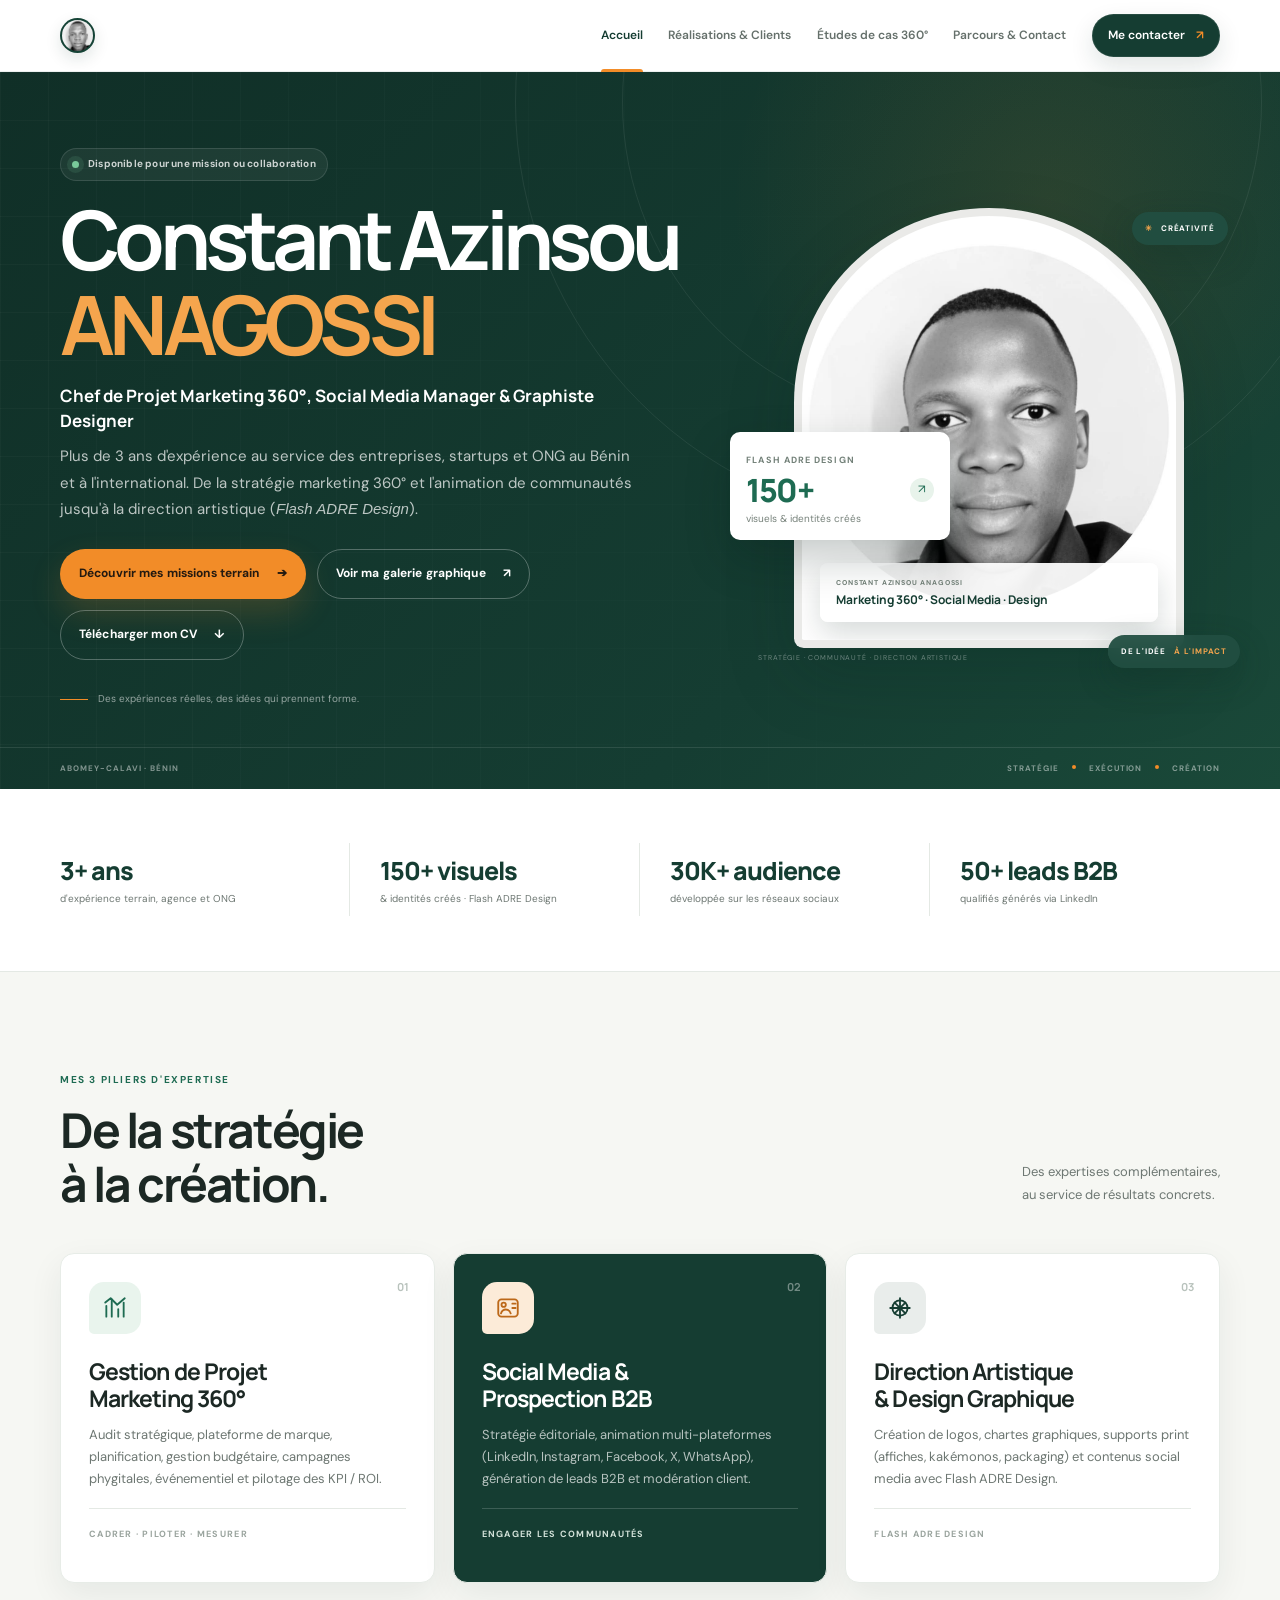
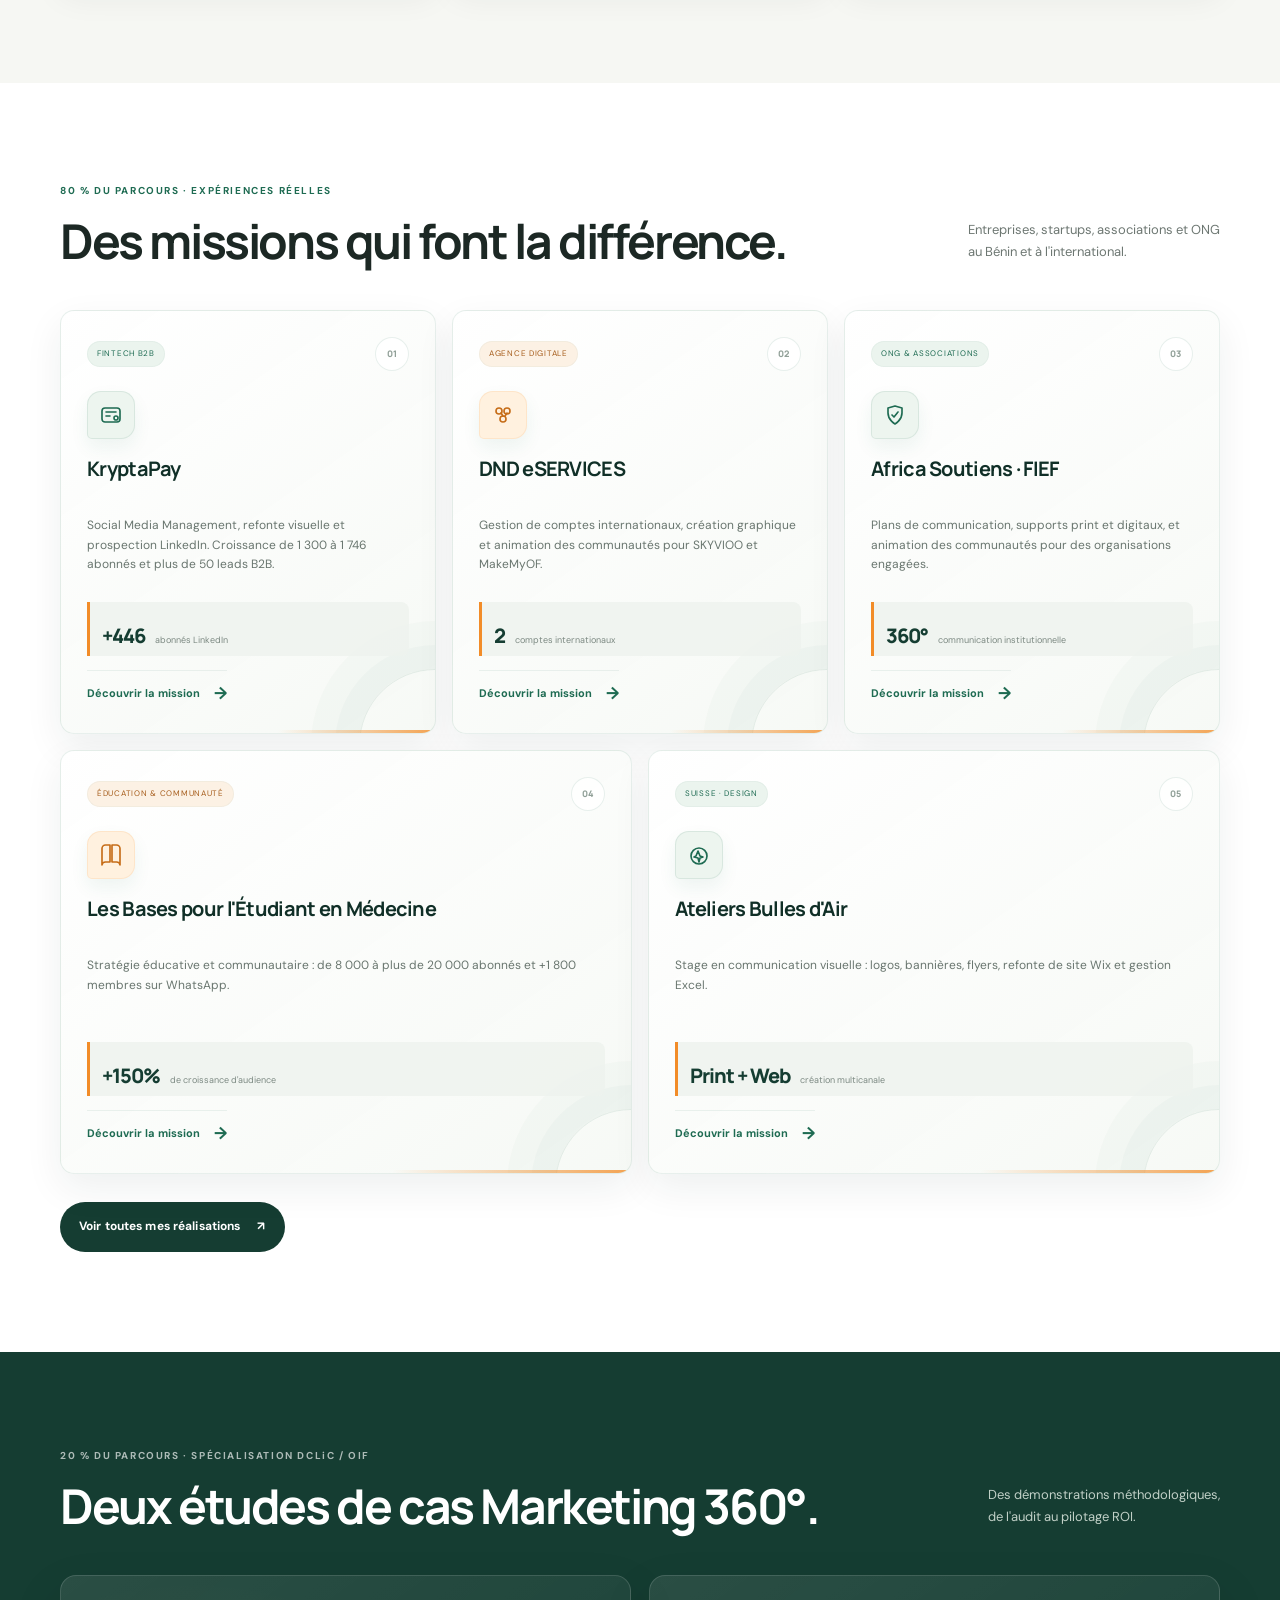
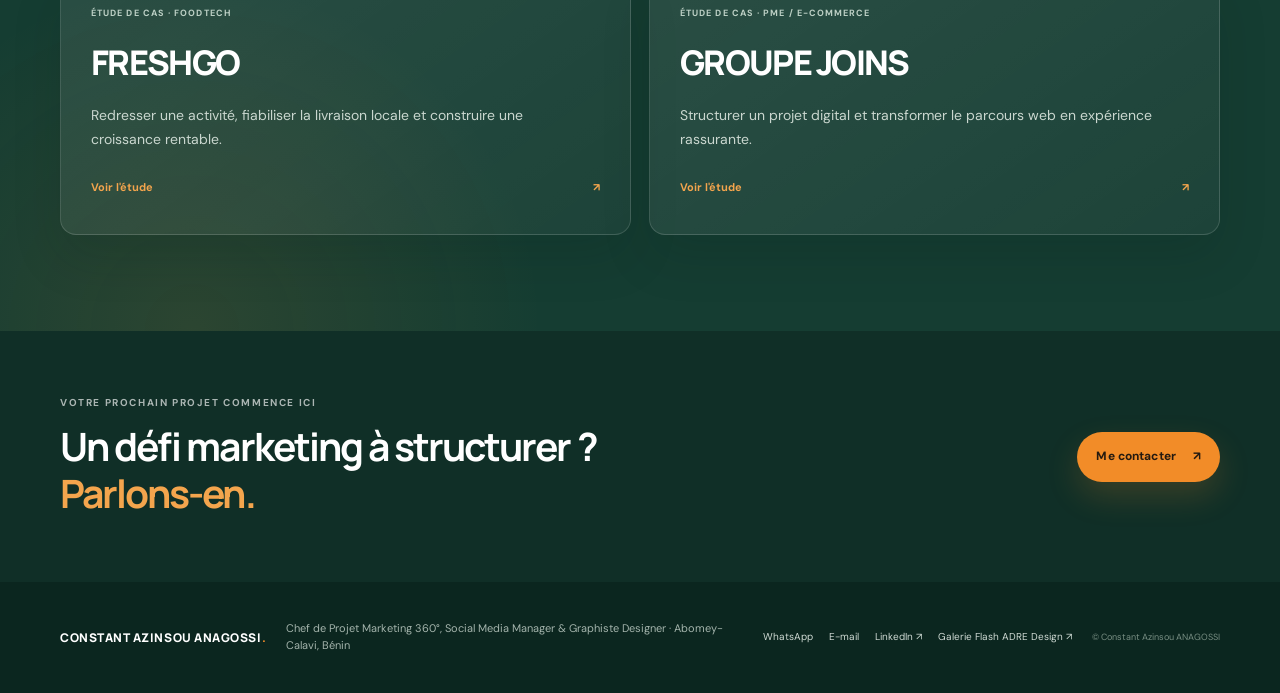
==== commit 29d25c5e: "Add downloadable CV to portfolio Co-authored-by: Copilot <223556219+Copilot@users.noreply.github.com" ====
--- a/index.html
+++ b/index.html
@@ -40,6 +40,7 @@
           <div class="button-row">
             <a class="button button-orange" href="realisations.html">Découvrir mes missions terrain <span aria-hidden="true">➔</span></a>
             <a class="button button-ghost" href="https://porfolio-mu-rose.vercel.app/#portfolio" target="_blank" rel="noreferrer">Voir ma galerie graphique <span aria-hidden="true">↗</span></a>
+            <a class="button button-ghost" href="CV_Constant_Azinsou_ANAGOSSI_ATS.pdf" download="CV_Constant_Azinsou_ANAGOSSI.pdf">Télécharger mon CV <span aria-hidden="true">↓</span></a>
           </div>
           <div class="hero-proof"><span class="proof-line"></span><span>Des expériences réelles, des idées qui prennent forme.</span></div>
         </div>
--- a/styles.css
+++ b/styles.css
@@ -1422,3 +1422,65 @@
 }
 
 @media (prefers-reduced-motion: reduce) { *, *::before, *::after { scroll-behavior: auto !important; transition-duration: .01ms !important; animation-duration: .01ms !important; animation-iteration-count: 1 !important; } }
+
+@media (min-width: 681px) {
+  .hero-art {
+    min-height: 480px;
+  }
+
+  .profile-stat {
+    bottom: 128px;
+  }
+
+  .tag-bottom {
+    bottom: 0;
+  }
+
+  .art-caption {
+    right: auto;
+    bottom: 4px;
+    left: 0;
+    max-width: 55%;
+    line-height: 1.5;
+  }
+}
+
+@media (max-width: 680px) {
+  .hero-art {
+    display: flex;
+    min-height: 0;
+    align-items: center;
+    flex-direction: column;
+    gap: 12px;
+    padding-block: 8px 12px;
+  }
+
+  .hero-portrait {
+    flex: 0 0 auto;
+  }
+
+  .profile-stat {
+    position: relative;
+    bottom: auto;
+    left: auto;
+    width: min(82%, 300px);
+    padding: 14px 16px 12px;
+  }
+
+  .tag-bottom {
+    position: relative;
+    inset: auto;
+    align-self: center;
+  }
+
+  .art-caption {
+    display: block;
+    position: static;
+    right: auto;
+    bottom: auto;
+    max-width: 82%;
+    color: rgba(255,255,255,.6);
+    font-size: 7px;
+    text-align: center;
+  }
+}
